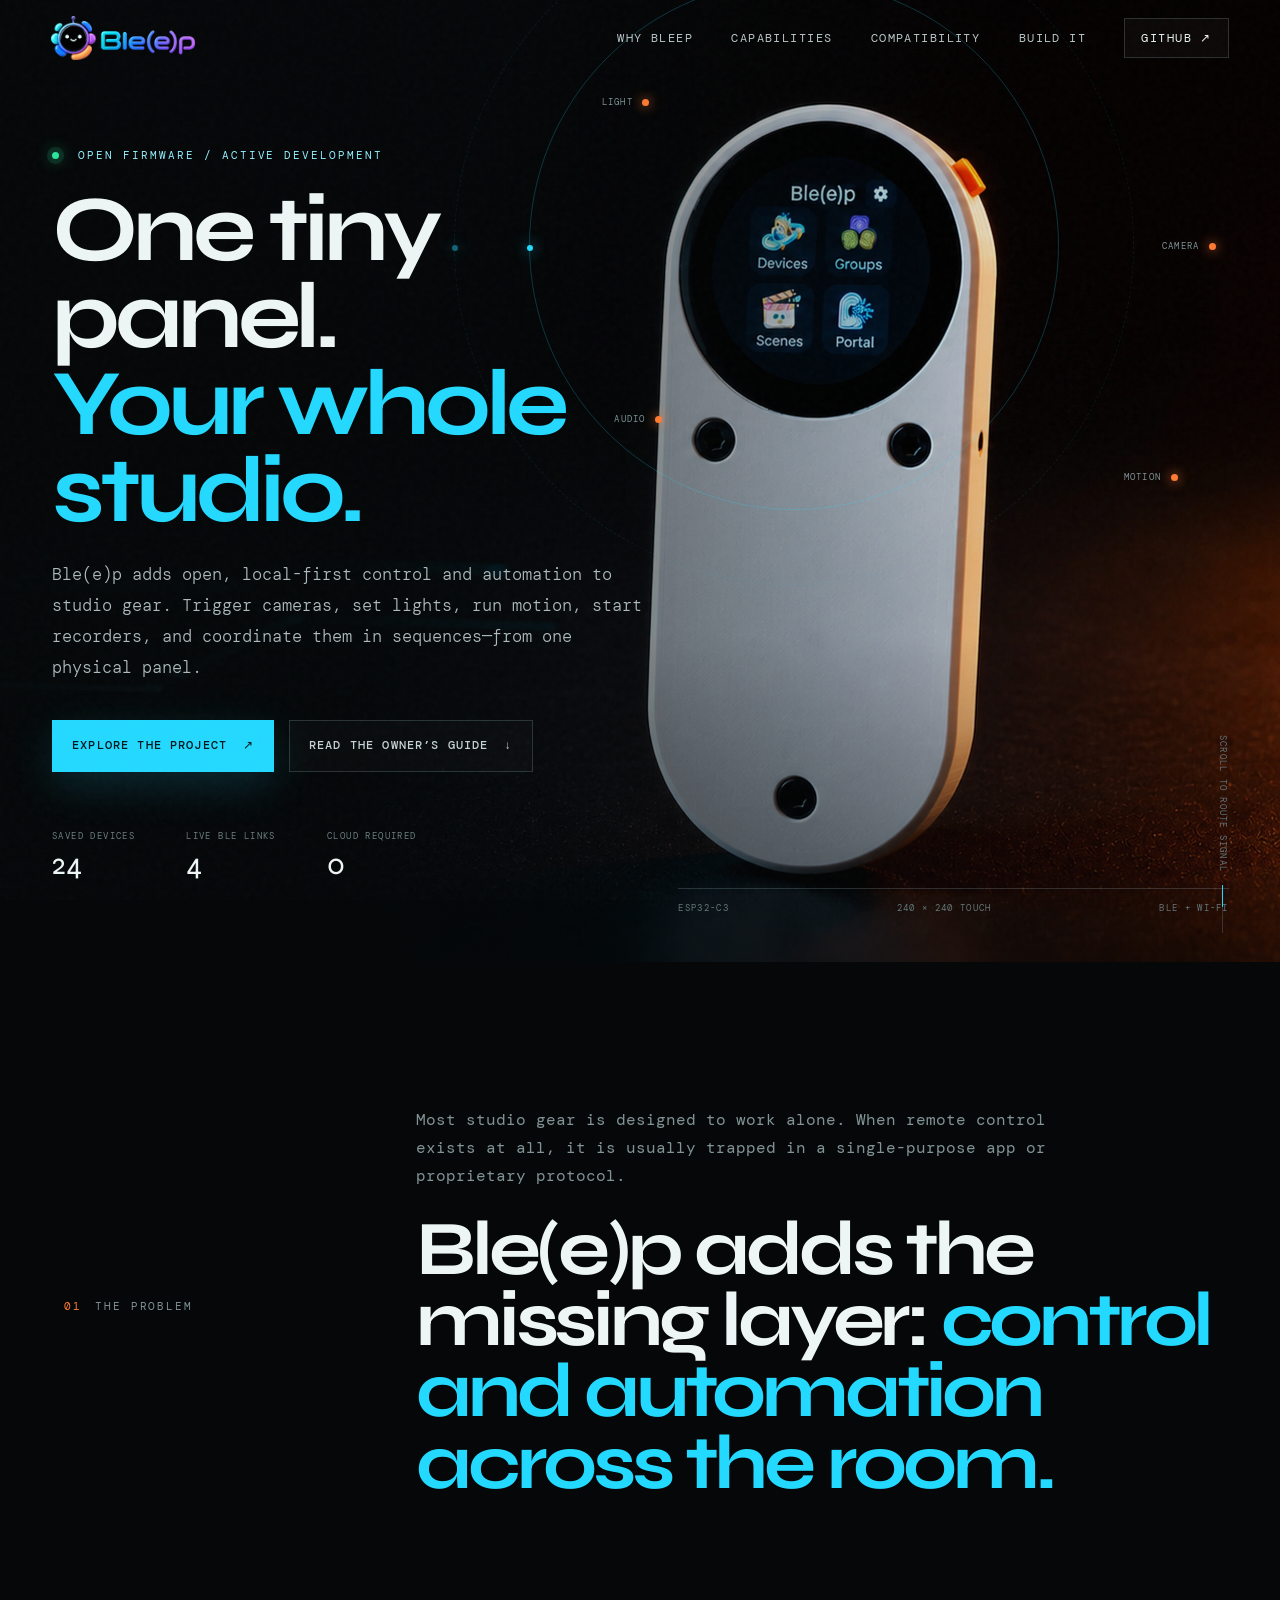
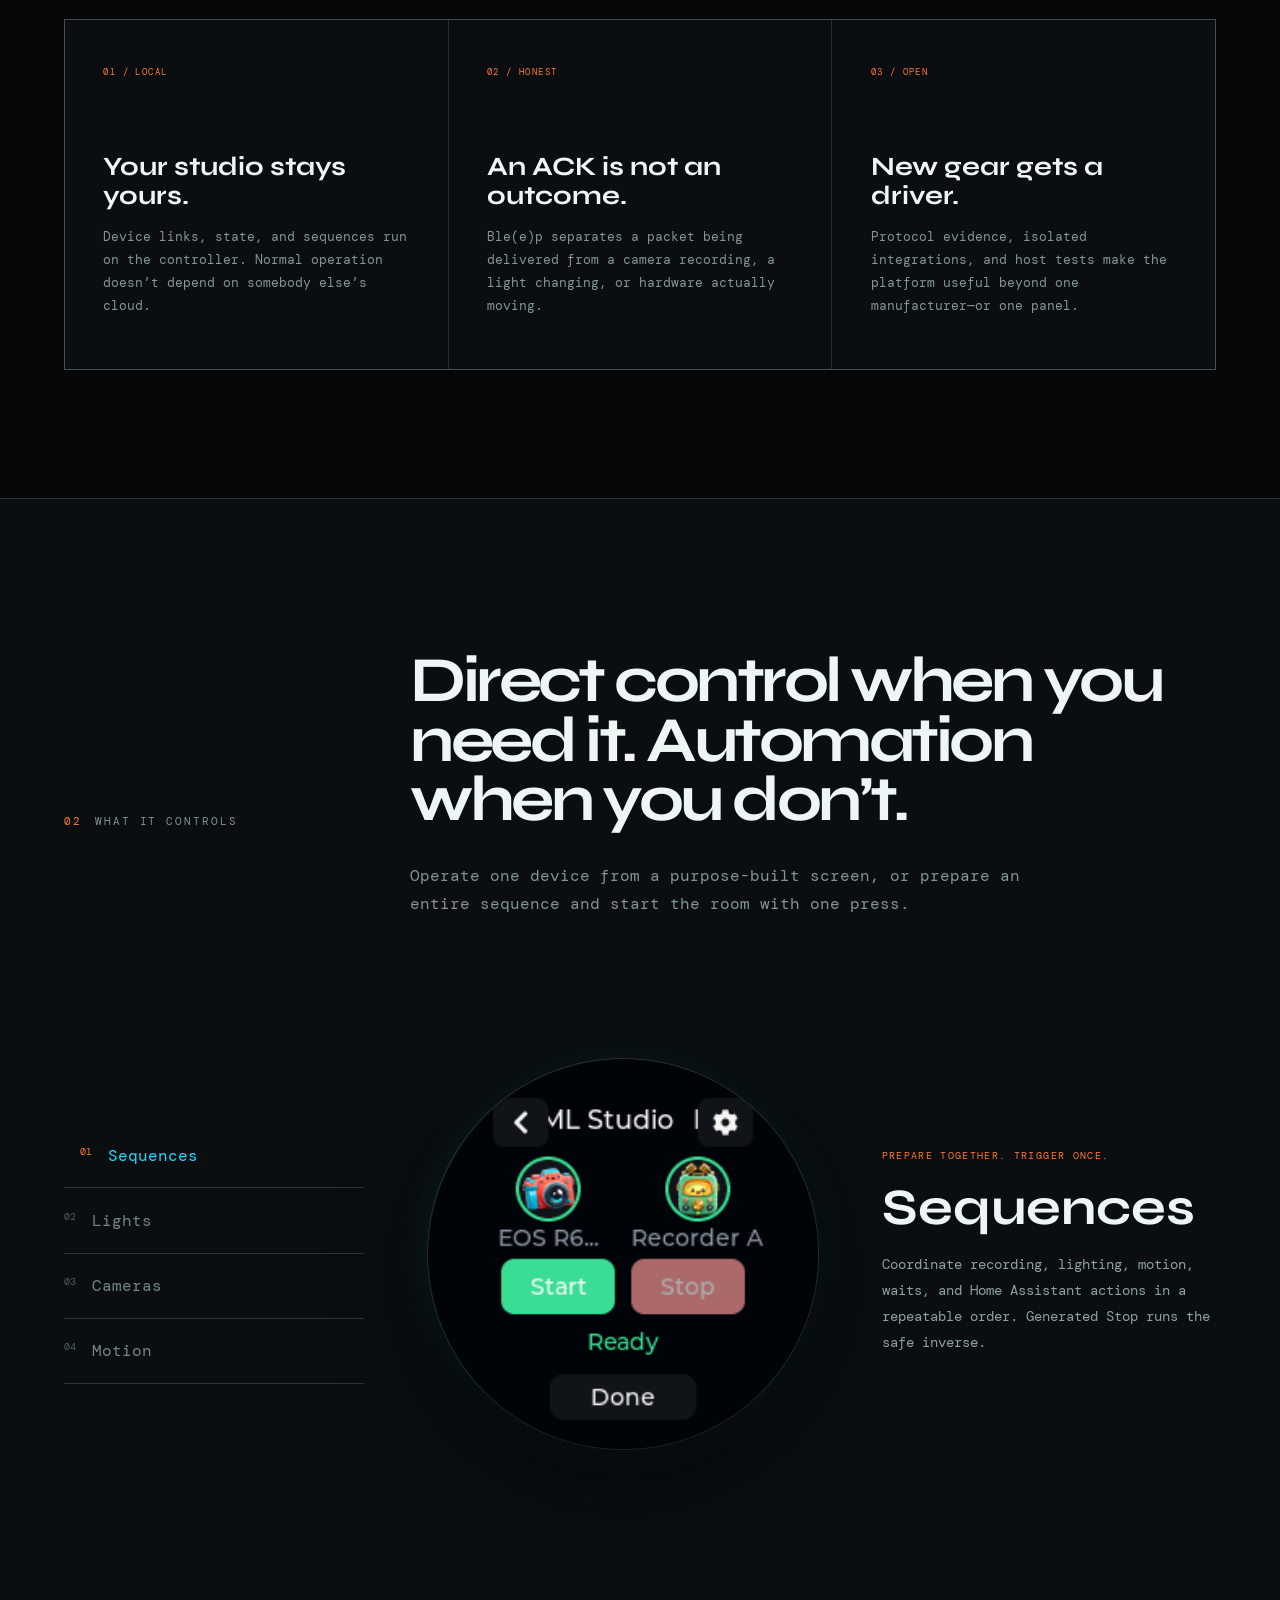
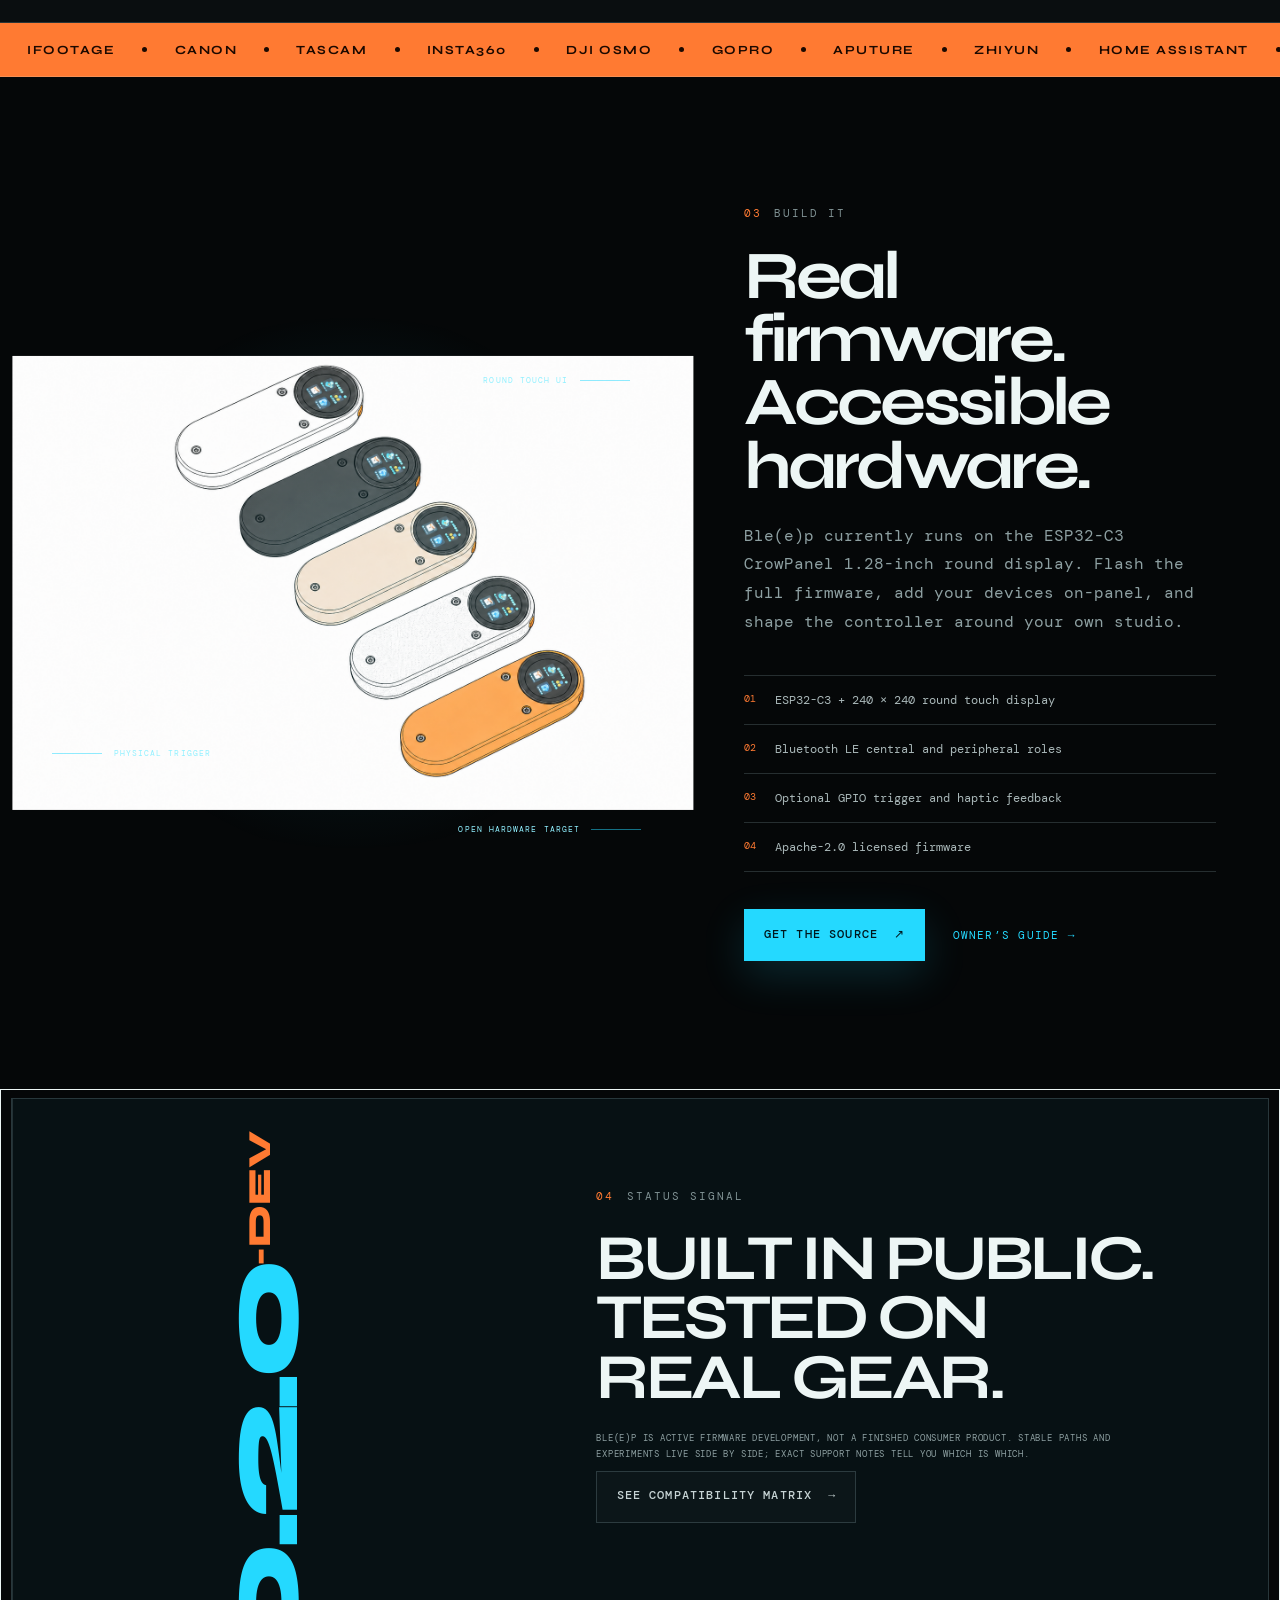
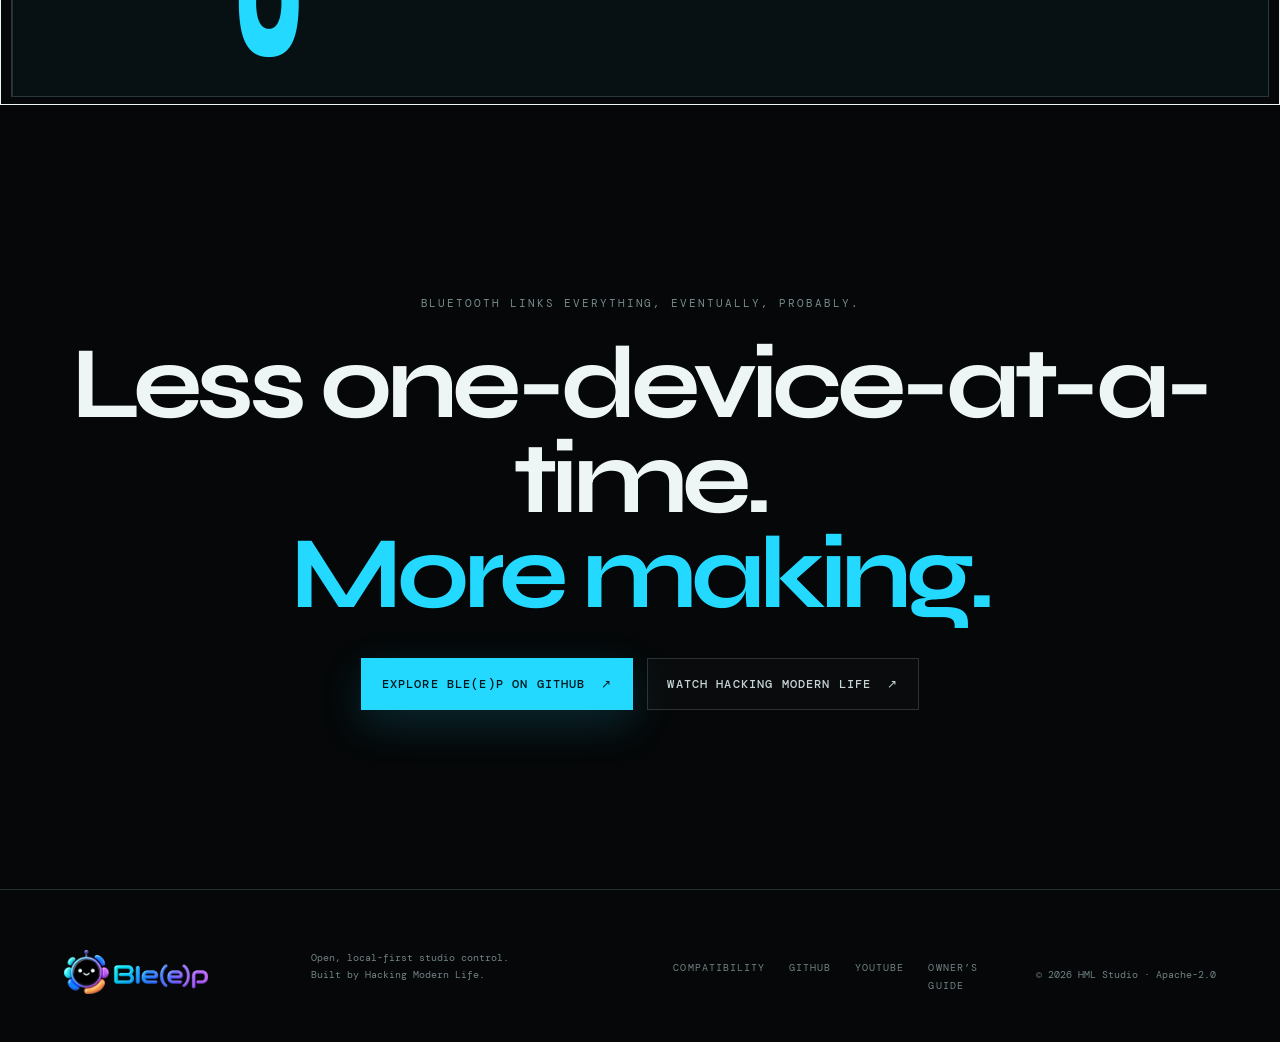
==== website/index.html @ e45917b6 "Refine firmware architecture and UI behavior" ====
<!doctype html>
<html lang="en">
  <head>
    <meta charset="UTF-8">
    <meta name="viewport" content="width=device-width, initial-scale=1.0">
    <meta name="description" content="Ble(e)p is an open, local-first studio controller that connects cameras, lights, recorders, motion gear, and Home Assistant from one tiny panel.">
    <meta name="theme-color" content="#050708">
    <meta property="og:title" content="Ble(e)p — One tiny panel. Your whole studio.">
    <meta property="og:description" content="Open, local-first control and automation for cameras, lights, recorders, motion gear, and Home Assistant.">
    <meta property="og:image" content="https://bleep.hml.tech/assets/og-card.png">
    <meta property="og:type" content="website">
    <meta property="og:url" content="https://bleep.hml.tech/">
    <title>Ble(e)p — One tiny panel. Your whole studio.</title>
    <link rel="icon" href="assets/favicon.png" type="image/png">
    <link rel="preconnect" href="https://fonts.googleapis.com">
    <link rel="preconnect" href="https://fonts.gstatic.com" crossorigin>
    <link href="https://fonts.googleapis.com/css2?family=DM+Mono:wght@300;400;500&family=Syne:wght@500;600;700;800&display=swap" rel="stylesheet">
    <link rel="stylesheet" href="styles.css?v=20260812-2">
    <script src="script.js?v=20260812-2" defer></script>
  </head>
  <body>
    <a class="skip-link" href="#main">Skip to content</a>

    <header class="site-header" data-header>
      <a class="brand" href="#top" aria-label="Ble(e)p home">
        <img src="assets/logo-wide.png" alt="Ble(e)p">
      </a>
      <button class="nav-toggle" type="button" aria-expanded="false" aria-controls="site-nav" data-nav-toggle>
        <span></span><span></span><span></span>
        <span class="sr-only">Open navigation</span>
      </button>
      <nav class="site-nav" id="site-nav" data-nav>
        <a href="#why">Why Bleep</a>
        <a href="#capabilities">Capabilities</a>
        <a href="compatibility.html">Compatibility</a>
        <a href="#hardware">Build it</a>
        <a class="nav-cta" href="https://github.com/nethunter/bleep">GitHub <span aria-hidden="true">↗</span></a>
      </nav>
    </header>

    <main id="main">
      <section class="hero" id="top">
        <div class="hero-grid" aria-hidden="true"></div>
        <picture>
          <source srcset="assets/hero-product-2x.webp" type="image/webp">
          <img class="hero-photo" src="assets/hero-product.png" alt="Ble(e)p controller lit in cyan and orange on a dark studio surface">
        </picture>
        <div class="hero-copy reveal">
          <p class="eyebrow"><span class="live-dot"></span> Open firmware / active development</p>
          <h1>One tiny panel.<br><em>Your whole studio.</em></h1>
          <p class="hero-lede">Ble(e)p adds open, local-first control and automation to studio gear. Trigger cameras, set lights, run motion, start recorders, and coordinate them in sequences—from one physical panel.</p>
          <div class="hero-actions">
            <a class="button button-primary" href="https://github.com/nethunter/bleep">Explore the project <span aria-hidden="true">↗</span></a>
            <a class="button button-secondary" href="downloads/bleep-instruction-manual.pdf">Read the owner’s guide <span aria-hidden="true">↓</span></a>
          </div>
          <dl class="hero-stats" aria-label="Project facts">
            <div><dt>24</dt><dd>saved devices</dd></div>
            <div><dt>4</dt><dd>live BLE links</dd></div>
            <div><dt>0</dt><dd>cloud required</dd></div>
          </dl>
        </div>

        <div class="hero-object reveal" data-delay="1">
          <div class="orbit orbit-one"></div>
          <div class="orbit orbit-two"></div>
          <div class="signal signal-a"><span>LIGHT</span><b></b></div>
          <div class="signal signal-b"><span>CAMERA</span><b></b></div>
          <div class="signal signal-c"><span>AUDIO</span><b></b></div>
          <div class="signal signal-d"><span>MOTION</span><b></b></div>
          <p class="object-caption"><span>ESP32-C3</span><span>240 × 240 TOUCH</span><span>BLE + WI-FI</span></p>
        </div>

        <a class="scroll-cue" href="#why" aria-label="Continue to why Bleep">
          <span>Scroll to route signal</span><i></i>
        </a>
      </section>

      <section class="manifesto section" id="why">
        <div class="section-label reveal"><span>01</span> The problem</div>
        <div class="manifesto-copy reveal">
          <p>Most studio gear is designed to work alone. When remote control exists at all, it is usually trapped in a single-purpose app or proprietary protocol.</p>
          <h2>Ble(e)p adds the missing layer: <em>control and automation across the room.</em></h2>
        </div>
        <div class="principles">
          <article class="principle reveal">
            <span class="principle-number">01 / LOCAL</span>
            <h3>Your studio stays yours.</h3>
            <p>Device links, state, and sequences run on the controller. Normal operation doesn’t depend on somebody else’s cloud.</p>
          </article>
          <article class="principle reveal" data-delay="1">
            <span class="principle-number">02 / HONEST</span>
            <h3>An ACK is not an outcome.</h3>
            <p>Ble(e)p separates a packet being delivered from a camera recording, a light changing, or hardware actually moving.</p>
          </article>
          <article class="principle reveal" data-delay="2">
            <span class="principle-number">03 / OPEN</span>
            <h3>New gear gets a driver.</h3>
            <p>Protocol evidence, isolated integrations, and host tests make the platform useful beyond one manufacturer—or one panel.</p>
          </article>
        </div>
      </section>

      <section class="capabilities section" id="capabilities">
        <div class="section-heading reveal">
          <div class="section-label"><span>02</span> What it controls</div>
          <h2>Direct control when you need it. Automation when you don’t.</h2>
          <p>Operate one device from a purpose-built screen, or prepare an entire sequence and start the room with one press.</p>
        </div>

        <div class="capability-stage">
          <div class="capability-tabs reveal" role="tablist" aria-label="Bleep capability examples">
            <button role="tab" aria-selected="true" aria-controls="panel-sequences" id="tab-sequences" data-tab="sequences"><span>01</span> Sequences</button>
            <button role="tab" aria-selected="false" aria-controls="panel-lights" id="tab-lights" data-tab="lights"><span>02</span> Lights</button>
            <button role="tab" aria-selected="false" aria-controls="panel-cameras" id="tab-cameras" data-tab="cameras"><span>03</span> Cameras</button>
            <button role="tab" aria-selected="false" aria-controls="panel-motion" id="tab-motion" data-tab="motion"><span>04</span> Motion</button>
          </div>

          <div class="capability-display reveal" data-delay="1">
            <div class="display-halo"></div>
            <article class="capability-panel is-active" id="panel-sequences" role="tabpanel" aria-labelledby="tab-sequences" data-panel="sequences">
              <img src="assets/ui-sequence.png" alt="Ble(e)p sequence screen showing two ready devices and Start and Stop controls">
              <div><p class="panel-kicker">Prepare together. Trigger once.</p><h3>Sequences</h3><p>Coordinate recording, lighting, motion, waits, and Home Assistant actions in a repeatable order. Generated Stop runs the safe inverse.</p></div>
            </article>
            <article class="capability-panel" id="panel-lights" role="tabpanel" aria-labelledby="tab-lights" data-panel="lights" hidden>
              <img src="assets/ui-light.png" alt="Ble(e)p RGB light control with hue and brightness controls">
              <div><p class="panel-kicker">One language for the look.</p><h3>Lights</h3><p>A shared control surface exposes only what each fixture can do: power, brightness, CCT, tint, or RGB—without hiding brand-specific transport beneath it.</p></div>
            </article>
            <article class="capability-panel" id="panel-cameras" role="tabpanel" aria-labelledby="tab-cameras" data-panel="cameras" hidden>
              <img src="assets/ui-home.png" alt="Ble(e)p Home screen with Devices, Groups, Scenes, and Portal">
              <div><p class="panel-kicker">Record across ecosystems.</p><h3>Cameras</h3><p>Control verified paths for Canon, Insta360 X5, DJI Osmo, GoPro, and a Google Pixel 9—while keeping unverified models clearly labeled.</p></div>
            </article>
            <article class="capability-panel" id="panel-motion" role="tabpanel" aria-labelledby="tab-motion" data-panel="motion" hidden>
              <img src="assets/ui-motion.png" alt="Ble(e)p Shark Nano II run screen with standby, loop, and direction controls">
              <div><p class="panel-kicker">Put motion on your mark.</p><h3>Motion</h3><p>Specialized Shark Nano II controls keep keypoints, positioning, speed, direction, loops, and run progress close at hand.</p></div>
            </article>
          </div>
        </div>
      </section>

      <section class="signal-strip" aria-label="Supported device families">
        <div class="signal-track">
          <span>iFootage</span><i></i><span>Canon</span><i></i><span>Tascam</span><i></i><span>Insta360</span><i></i><span>DJI Osmo</span><i></i><span>GoPro</span><i></i><span>Aputure</span><i></i><span>Zhiyun</span><i></i><span>Home Assistant</span><i></i>
          <span aria-hidden="true">iFootage</span><i aria-hidden="true"></i><span aria-hidden="true">Canon</span><i aria-hidden="true"></i><span aria-hidden="true">Tascam</span><i aria-hidden="true"></i><span aria-hidden="true">Insta360</span><i aria-hidden="true"></i><span aria-hidden="true">DJI Osmo</span><i aria-hidden="true"></i><span aria-hidden="true">GoPro</span><i aria-hidden="true"></i><span aria-hidden="true">Aputure</span><i aria-hidden="true"></i><span aria-hidden="true">Zhiyun</span><i aria-hidden="true"></i><span aria-hidden="true">Home Assistant</span><i aria-hidden="true"></i>
        </div>
      </section>

      <section class="hardware section" id="hardware">
        <div class="hardware-art reveal">
          <div class="family-backdrop"></div>
          <img src="assets/controller-family.png" alt="Concept lineup of Ble(e)p controllers in several enclosure colors">
          <span class="annotation annotation-a">ROUND TOUCH UI <i></i></span>
          <span class="annotation annotation-b">PHYSICAL TRIGGER <i></i></span>
          <span class="annotation annotation-c">OPEN HARDWARE TARGET <i></i></span>
        </div>
        <div class="hardware-copy reveal" data-delay="1">
          <div class="section-label"><span>03</span> Build it</div>
          <h2>Real firmware.<br>Accessible hardware.</h2>
          <p>Ble(e)p currently runs on the ESP32-C3 CrowPanel 1.28-inch round display. Flash the full firmware, add your devices on-panel, and shape the controller around your own studio.</p>
          <ul>
            <li><span>01</span> ESP32-C3 + 240 × 240 round touch display</li>
            <li><span>02</span> Bluetooth LE central and peripheral roles</li>
            <li><span>03</span> Optional GPIO trigger and haptic feedback</li>
            <li><span>04</span> Apache-2.0 licensed firmware</li>
          </ul>
          <div class="hardware-actions">
            <a class="button button-primary" href="https://github.com/nethunter/bleep">Get the source <span aria-hidden="true">↗</span></a>
            <a class="text-link" href="downloads/bleep-instruction-manual.pdf">Owner’s guide <span aria-hidden="true">→</span></a>
          </div>
        </div>
      </section>

      <section class="status section">
        <div class="status-card reveal">
          <div class="status-code">0.2.0<span>-dev</span></div>
          <div class="status-copy">
            <div class="section-label"><span>04</span> Status signal</div>
            <h2>Built in public.<br>Tested on real gear.</h2>
            <p>Ble(e)p is active firmware development, not a finished consumer product. Stable paths and experiments live side by side; exact support notes tell you which is which.</p>
            <a class="button button-secondary" href="compatibility.html">See compatibility matrix <span aria-hidden="true">→</span></a>
          </div>
          <div class="status-pulse" aria-hidden="true"><i></i><i></i><i></i><i></i><i></i><i></i><i></i><i></i><i></i></div>
        </div>
      </section>

      <section class="closing section">
        <p class="eyebrow reveal">Bluetooth Links Everything, Eventually, Probably.</p>
        <h2 class="reveal" data-delay="1">Less one-device-at-a-time.<br><em>More making.</em></h2>
        <div class="closing-actions reveal" data-delay="2">
          <a class="button button-primary" href="https://github.com/nethunter/bleep">Explore Ble(e)p on GitHub <span aria-hidden="true">↗</span></a>
          <a class="button button-secondary" href="https://www.youtube.com/@hml">Watch Hacking Modern Life <span aria-hidden="true">↗</span></a>
        </div>
      </section>
    </main>

    <footer class="site-footer">
      <a class="footer-brand" href="#top"><img src="assets/logo-wide.png" alt="Ble(e)p"></a>
      <p>Open, local-first studio control.<br>Built by Hacking Modern Life.</p>
      <div class="footer-links"><a href="compatibility.html">Compatibility</a><a href="https://github.com/nethunter/bleep">GitHub</a><a href="https://www.youtube.com/@hml">YouTube</a><a href="downloads/bleep-instruction-manual.pdf">Owner’s guide</a></div>
      <p class="copyright">© <span data-year></span> HML Studio · Apache-2.0</p>
    </footer>
  </body>
</html>
---- website/styles.css ----
:root {
  --ink: #050708;
  --panel: #0a0e10;
  --panel-2: #101618;
  --line: rgba(200, 240, 247, 0.17);
  --paper: #edf6f5;
  --muted: #8ea0a2;
  --cyan: #24d9ff;
  --cyan-soft: #91f0ff;
  --orange: #ff7a32;
  --green: #2be59d;
  --display: "Syne", sans-serif;
  --mono: "DM Mono", monospace;
  --max: 1440px;
}

* { box-sizing: border-box; }
html { scroll-behavior: smooth; }
body {
  margin: 0;
  overflow-x: hidden;
  background: var(--ink);
  color: var(--paper);
  font-family: var(--mono);
  -webkit-font-smoothing: antialiased;
}

body::before {
  position: fixed;
  inset: 0;
  z-index: 50;
  pointer-events: none;
  content: "";
  opacity: 0.035;
  background-image: url("data:image/svg+xml,%3Csvg viewBox='0 0 180 180' xmlns='http://www.w3.org/2000/svg'%3E%3Cfilter id='n'%3E%3CfeTurbulence type='fractalNoise' baseFrequency='.85' numOctaves='4' stitchTiles='stitch'/%3E%3C/filter%3E%3Crect width='100%25' height='100%25' filter='url(%23n)' opacity='.7'/%3E%3C/svg%3E");
}

a { color: inherit; text-decoration: none; }
button { color: inherit; font: inherit; }
img { display: block; max-width: 100%; }
.sr-only { position: absolute; width: 1px; height: 1px; padding: 0; margin: -1px; overflow: hidden; clip: rect(0, 0, 0, 0); white-space: nowrap; border: 0; }
.skip-link { position: fixed; left: 1rem; top: -5rem; z-index: 100; padding: 0.8rem 1rem; background: var(--paper); color: var(--ink); }
.skip-link:focus { top: 1rem; }

.site-header {
  position: fixed;
  top: 0;
  left: 0;
  z-index: 30;
  display: flex;
  width: 100%;
  align-items: center;
  justify-content: space-between;
  padding: 1rem clamp(1.25rem, 4vw, 4rem);
  border-bottom: 1px solid transparent;
  transition: background 250ms ease, border-color 250ms ease;
}

.site-header.is-scrolled { border-color: var(--line); background: rgba(5, 7, 8, 0.88); backdrop-filter: blur(18px); }
.brand img, .footer-brand img { width: 144px; height: auto; }
.site-nav { display: flex; align-items: center; gap: clamp(1.25rem, 3vw, 3.5rem); font-size: 0.74rem; text-transform: uppercase; letter-spacing: 0.12em; }
.site-nav a:not(.nav-cta) { position: relative; color: #b8c6c7; }
.site-nav a:not(.nav-cta)::after { position: absolute; left: 0; bottom: -0.5rem; width: 0; height: 1px; content: ""; background: var(--cyan); transition: width 220ms ease; }
.site-nav a:hover::after, .site-nav a:focus-visible::after { width: 100%; }
.site-nav a[aria-current="page"] { color: var(--cyan); }
.site-nav a[aria-current="page"]::after { width: 100%; }
.nav-cta { padding: 0.7rem 1rem; border: 1px solid var(--line); background: rgba(255,255,255,0.03); }
.nav-cta:hover { border-color: var(--cyan); color: var(--cyan); }
.nav-toggle { display: none; border: 0; background: transparent; }

.hero {
  position: relative;
  display: grid;
  min-height: 100svh;
  grid-template-columns: minmax(0, 1fr) minmax(420px, 0.86fr);
  align-items: center;
  gap: clamp(2rem, 5vw, 7rem);
  padding: 8.5rem max(1.25rem, calc((100vw - var(--max)) / 2)) 5rem;
  overflow: hidden;
}

.hero::before { position: absolute; inset: 0 0 auto auto; width: 65vw; height: 65vw; content: ""; background: radial-gradient(circle, rgba(36, 217, 255, 0.11), transparent 61%); transform: translate(18%, -30%); }
.hero-grid { position: absolute; inset: 0; z-index: 1; opacity: 0.18; background-image: linear-gradient(var(--line) 1px, transparent 1px), linear-gradient(90deg, var(--line) 1px, transparent 1px); background-size: 72px 72px; mask-image: linear-gradient(90deg, #000, transparent 68%); }
.hero > picture { position: absolute; inset: 0; }
.hero-photo { position: absolute; inset: 0; width: 100%; height: 100%; object-fit: cover; object-position: 57% center; opacity: 0.98; }
.hero::after { position: absolute; inset: 0; z-index: 1; content: ""; background: linear-gradient(90deg, rgba(5,7,8,0.98) 0%, rgba(5,7,8,0.93) 28%, rgba(5,7,8,0.42) 53%, rgba(5,7,8,0.06) 79%), linear-gradient(0deg, rgba(5,7,8,0.5), transparent 34%); }
.hero-copy { position: relative; z-index: 3; padding-left: clamp(0rem, 3vw, 2rem); }
.eyebrow, .section-label { font-size: 0.68rem; line-height: 1.5; text-transform: uppercase; letter-spacing: 0.18em; color: var(--cyan-soft); }
.live-dot { display: inline-block; width: 7px; height: 7px; margin-right: 0.65rem; border-radius: 50%; background: var(--green); box-shadow: 0 0 0 5px rgba(43,229,157,0.12), 0 0 16px var(--green); animation: pulse 2s infinite; }
.hero h1, .section h2 { margin: 1.5rem 0; font-family: var(--display); line-height: 0.93; letter-spacing: -0.055em; }
.hero h1 { max-width: 840px; font-size: clamp(3.7rem, 7.3vw, 7.8rem); }
.hero h1 em, .section h2 em { color: var(--cyan); font-style: normal; }
.hero-lede { max-width: 670px; margin: 0; color: #aebbbc; font-size: clamp(1rem, 1.35vw, 1.2rem); font-weight: 300; line-height: 1.8; }
.hero-actions, .closing-actions, .hardware-actions { display: flex; flex-wrap: wrap; align-items: center; gap: 0.9rem; margin-top: 2.3rem; }
.button { display: inline-flex; min-height: 3.25rem; align-items: center; justify-content: center; gap: 1rem; padding: 0.85rem 1.2rem; border: 1px solid transparent; font-size: 0.72rem; font-weight: 500; text-transform: uppercase; letter-spacing: 0.1em; transition: transform 180ms ease, background 180ms ease, border-color 180ms ease, color 180ms ease; }
.button:hover { transform: translateY(-3px); }
.button-primary { color: #00171d; background: var(--cyan); box-shadow: 0 14px 44px rgba(36,217,255,0.16); }
.button-primary:hover { background: var(--cyan-soft); }
.button-secondary { border-color: var(--line); color: #c7d4d5; background: rgba(255,255,255,0.02); }
.button-secondary:hover { border-color: var(--cyan); color: var(--cyan); }
.hero-stats { display: flex; gap: clamp(1.5rem, 4vw, 4.5rem); margin: 3.6rem 0 0; }
.hero-stats div { display: flex; flex-direction: column; }
.hero-stats dt { font-family: var(--display); font-size: 1.9rem; color: var(--paper); }
.hero-stats dd { order: -1; margin: 0 0 0.25rem; font-size: 0.58rem; text-transform: uppercase; letter-spacing: 0.15em; color: #6c7d7f; }

.hero-object { position: absolute; inset: 0; z-index: 2; pointer-events: none; }
.orbit { position: absolute; top: 25.5%; left: 62%; border: 1px solid rgba(36,217,255,0.22); border-radius: 50%; transform: translate(-50%, -50%); }
.orbit::after { position: absolute; top: 50%; left: -3px; width: 6px; height: 6px; border-radius: 50%; content: ""; background: var(--cyan); box-shadow: 0 0 14px var(--cyan); }
.orbit-one { width: 530px; height: 530px; animation: rotate 26s linear infinite; }
.orbit-two { width: 680px; height: 680px; border-style: dashed; opacity: 0.45; animation: rotate 45s linear infinite reverse; }
.signal { position: absolute; z-index: 4; display: flex; align-items: center; gap: 0.6rem; font-size: 0.55rem; letter-spacing: 0.14em; color: #7c9295; }
.signal b { display: block; width: 7px; height: 7px; border-radius: 50%; background: var(--orange); box-shadow: 0 0 12px var(--orange); }
.signal-a { top: 10%; left: 47%; }.signal-b { top: 25%; right: 5%; }.signal-c { top: 43%; left: 48%; }.signal-d { top: 49%; right: 8%; }
.object-caption { position: absolute; right: 4%; bottom: 4%; left: 53%; display: flex; justify-content: space-between; padding-top: 0.8rem; border-top: 1px solid var(--line); color: #647779; font-size: 0.55rem; letter-spacing: 0.15em; }
.scroll-cue { position: absolute; right: clamp(1rem, 4vw, 4rem); bottom: 1.8rem; z-index: 4; display: flex; align-items: center; gap: 0.8rem; color: #607174; font-size: 0.55rem; text-transform: uppercase; letter-spacing: 0.14em; writing-mode: vertical-rl; }
.scroll-cue i { width: 1px; height: 48px; overflow: hidden; background: var(--line); }
.scroll-cue i::after { display: block; width: 1px; height: 22px; content: ""; background: var(--cyan); animation: scroll 2s infinite; }

.section { max-width: var(--max); margin: 0 auto; padding: clamp(6rem, 10vw, 10rem) clamp(1.25rem, 5vw, 5rem); }
.section-label { display: flex; gap: 0.8rem; align-items: center; color: #809294; }
.section-label span { color: var(--orange); }
.manifesto { display: grid; grid-template-columns: 0.32fr 1fr; gap: 2rem 6rem; }
.manifesto-copy p { max-width: 690px; color: #829395; line-height: 1.75; }
.manifesto-copy h2 { max-width: 950px; font-size: clamp(3rem, 6vw, 6rem); }
.principles { grid-column: 1 / -1; display: grid; grid-template-columns: repeat(3, 1fr); gap: 1px; margin-top: 4rem; background: var(--line); border: 1px solid var(--line); }
.principle { min-height: 310px; padding: clamp(1.5rem, 3vw, 3rem); background: var(--panel); transition: background 220ms ease; }
.principle:hover { background: #0d1517; }
.principle-number { color: var(--orange); font-size: 0.58rem; letter-spacing: 0.15em; }
.principle h3 { max-width: 270px; margin: 4.5rem 0 1rem; font-family: var(--display); font-size: 1.65rem; line-height: 1.1; }
.principle p { color: #849597; font-size: 0.82rem; line-height: 1.75; }

.capabilities { max-width: none; background: var(--panel); border-block: 1px solid var(--line); }
.capabilities > * { max-width: calc(var(--max) - 10rem); margin-inline: auto; }
.section-heading { display: grid; grid-template-columns: 0.35fr 1fr; align-items: end; gap: 1rem 4rem; }
.section-heading h2 { margin-bottom: 0; font-size: clamp(3rem, 5vw, 5.3rem); }
.section-heading > p { grid-column: 2; max-width: 650px; color: #829395; line-height: 1.75; }
.capability-stage { display: grid; grid-template-columns: 0.38fr 1fr; gap: 4rem; align-items: center; margin-top: 5rem; }
.capability-tabs { display: flex; flex-direction: column; }
.capability-tabs button { display: flex; gap: 1rem; padding: 1.35rem 0; border: 0; border-bottom: 1px solid var(--line); color: #738486; text-align: left; background: transparent; cursor: pointer; transition: color 180ms ease, padding-left 180ms ease; }
.capability-tabs button span { color: #4e5e60; font-size: 0.6rem; }
.capability-tabs button[aria-selected="true"] { padding-left: 1rem; color: var(--cyan); }
.capability-tabs button[aria-selected="true"] span { color: var(--orange); }
.capability-display { position: relative; min-height: 480px; }
.display-halo { position: absolute; top: 50%; left: 19%; width: 390px; aspect-ratio: 1; transform: translate(-50%, -50%); border-radius: 50%; background: radial-gradient(circle, rgba(36,217,255,0.18), transparent 63%); }
.capability-panel { position: relative; z-index: 2; display: grid; grid-template-columns: minmax(250px, 390px) 1fr; gap: clamp(2rem, 5vw, 6rem); align-items: center; min-height: 480px; animation: panel-in 450ms ease both; }
.capability-panel[hidden] { display: none; }
.capability-panel img { width: 100%; border-radius: 50%; box-shadow: 0 24px 90px rgba(0,0,0,0.6), 0 0 0 1px var(--line), 0 0 45px rgba(36,217,255,0.08); }
.panel-kicker { color: var(--orange) !important; font-size: 0.6rem !important; text-transform: uppercase; letter-spacing: 0.14em; }
.capability-panel h3 { margin: 0.8rem 0; font-family: var(--display); font-size: clamp(2.4rem, 4vw, 4.5rem); }
.capability-panel p { max-width: 520px; color: #8ea0a2; font-size: 0.9rem; line-height: 1.8; }

.signal-strip { overflow: hidden; padding: 1.2rem 0; border-bottom: 1px solid var(--line); background: var(--orange); color: #1c0900; }
.signal-track { display: flex; width: max-content; align-items: center; animation: marquee 30s linear infinite; font-family: var(--display); font-size: 0.78rem; font-weight: 700; text-transform: uppercase; letter-spacing: 0.12em; }
.signal-track span { margin: 0 1.7rem; }
.signal-track i { width: 5px; height: 5px; border-radius: 50%; background: currentColor; }

.hardware { display: grid; grid-template-columns: 1.1fr 0.9fr; gap: clamp(3rem, 8vw, 8rem); align-items: center; }
.hardware-art { position: relative; min-height: 630px; }
.family-backdrop { position: absolute; inset: 8% -10%; border-radius: 50%; background: radial-gradient(circle, rgba(36,217,255,0.14), transparent 63%); }
.hardware-art > img { position: absolute; top: 50%; left: 50%; width: 118%; max-width: none; transform: translate(-50%, -50%); mix-blend-mode: screen; }
.annotation { position: absolute; z-index: 2; display: flex; align-items: center; gap: 0.7rem; font-size: 0.52rem; letter-spacing: 0.13em; color: var(--cyan-soft); }
.annotation i { display: block; width: 50px; height: 1px; background: var(--cyan); opacity: 0.5; }
.annotation-a { top: 17%; right: 2%; }.annotation-b { left: -2%; bottom: 22%; flex-direction: row-reverse; }.annotation-c { right: 0; bottom: 10%; }
.hardware-copy h2 { font-size: clamp(3rem, 5.3vw, 5.8rem); }
.hardware-copy > p { color: #8ea0a2; line-height: 1.8; }
.hardware-copy ul { padding: 0; margin: 2.4rem 0 0; list-style: none; border-top: 1px solid var(--line); }
.hardware-copy li { display: flex; gap: 1.2rem; padding: 1rem 0; border-bottom: 1px solid var(--line); color: #aab8b9; font-size: 0.78rem; }
.hardware-copy li span { color: var(--orange); font-size: 0.62rem; }
.text-link { padding: 0.8rem; color: var(--cyan); font-size: 0.7rem; text-transform: uppercase; letter-spacing: 0.11em; }

.status { padding-top: 2rem; }
.status-card { position: relative; display: grid; grid-template-columns: 0.65fr 1fr; min-height: 500px; overflow: hidden; border: 1px solid var(--line); background: #071114; }
.status-code { display: flex; align-items: center; justify-content: center; padding: 2rem; border-right: 1px solid var(--line); font-family: var(--display); font-size: clamp(4rem, 9vw, 8.5rem); font-weight: 800; letter-spacing: -0.08em; color: var(--cyan); writing-mode: vertical-rl; transform: rotate(180deg); }
.status-code span { color: var(--orange); font-size: 0.28em; letter-spacing: 0; }
.status-copy { position: relative; z-index: 2; padding: clamp(3rem, 7vw, 6rem); }
.status-copy h2 { font-size: clamp(3rem, 5vw, 5.5rem); }
.status-copy > p { max-width: 620px; color: #8ea0a2; line-height: 1.8; }
.status-pulse { position: absolute; right: -5%; bottom: -10%; display: flex; align-items: end; gap: 9px; height: 170px; opacity: 0.17; transform: skewX(-18deg); }
.status-pulse i { display: block; width: 12px; height: 20%; background: var(--cyan); animation: bars 1.8s ease-in-out infinite alternate; }
.status-pulse i:nth-child(2n) { animation-delay: -0.4s; }.status-pulse i:nth-child(3n) { animation-delay: -0.9s; }

.closing { padding-block: clamp(8rem, 14vw, 15rem); text-align: center; }
.closing .eyebrow { color: #778b8d; }
.closing h2 { font-size: clamp(4rem, 8vw, 9rem); }
.closing-actions { justify-content: center; }
.site-footer { display: grid; grid-template-columns: 0.65fr 1fr 1fr auto; gap: 2rem; align-items: end; padding: 3rem clamp(1.25rem, 5vw, 5rem); border-top: 1px solid var(--line); color: #718285; font-size: 0.65rem; line-height: 1.7; }
.footer-links { display: flex; gap: 1.5rem; text-transform: uppercase; letter-spacing: 0.1em; }
.footer-links a:hover { color: var(--cyan); }
.copyright { text-align: right; }

/* Compatibility evidence ledger */
.compatibility-page { background: #050708; }
.compat-hero {
  position: relative;
  display: grid;
  min-height: 78svh;
  grid-template-columns: minmax(0, 1fr) minmax(300px, 0.45fr);
  align-items: end;
  gap: clamp(3rem, 8vw, 9rem);
  padding: 10rem max(1.25rem, calc((100vw - var(--max)) / 2)) clamp(5rem, 9vw, 9rem);
  overflow: hidden;
  border-bottom: 1px solid var(--line);
  background:
    radial-gradient(circle at 80% 30%, rgba(255,122,50,0.15), transparent 24%),
    radial-gradient(circle at 18% 75%, rgba(36,217,255,0.14), transparent 30%),
    linear-gradient(135deg, #071014 0%, #050708 58%);
}
.compat-hero::before { position: absolute; inset: 0; content: ""; opacity: 0.18; background-image: linear-gradient(var(--line) 1px, transparent 1px), linear-gradient(90deg, var(--line) 1px, transparent 1px); background-size: 80px 80px; mask-image: linear-gradient(135deg, #000, transparent 76%); }
.compat-hero::after { position: absolute; top: 17%; right: 5%; width: min(42vw, 620px); aspect-ratio: 1; content: ""; border: 1px solid rgba(36,217,255,0.13); border-radius: 50%; box-shadow: 0 0 0 90px rgba(36,217,255,0.025), 0 0 0 180px rgba(36,217,255,0.018); }
.compat-scan { position: absolute; top: 0; bottom: 0; left: 63%; width: 1px; opacity: 0.55; background: linear-gradient(transparent, var(--cyan), transparent); box-shadow: 0 0 30px var(--cyan); animation: scan 5s ease-in-out infinite alternate; }
.compat-intro { position: relative; z-index: 2; }
.compat-intro h1 { max-width: 950px; margin: 1.5rem 0 2rem; font-family: var(--display); font-size: clamp(4rem, 7.6vw, 8.4rem); line-height: 0.9; letter-spacing: -0.06em; }
.compat-intro h1 em, .matrix-heading h2 em, .compat-notes h2 em { color: var(--cyan); font-style: normal; }
.compat-intro > p:last-child { max-width: 780px; color: #a2b1b3; font-size: clamp(0.95rem, 1.35vw, 1.18rem); line-height: 1.8; }
.compat-summary { position: relative; z-index: 2; display: grid; border: 1px solid var(--line); background: rgba(5,7,8,0.68); backdrop-filter: blur(16px); }
.compat-summary div { display: grid; grid-template-columns: 90px 1fr; align-items: center; gap: 1rem; padding: 1.5rem; border-bottom: 1px solid var(--line); }
.compat-summary div:last-child { border: 0; }
.compat-summary strong { font-family: var(--display); font-size: 2.9rem; color: var(--paper); }
.compat-summary span { color: #748789; font-size: 0.62rem; line-height: 1.6; text-transform: uppercase; letter-spacing: 0.1em; }

.evidence-key { display: grid; grid-template-columns: 0.28fr 0.72fr; gap: 2rem 5rem; }
.evidence-heading h2, .matrix-heading h2, .compat-notes h2 { margin: 1.5rem 0; font-family: var(--display); font-size: clamp(3rem, 5.4vw, 5.7rem); line-height: 0.94; letter-spacing: -0.055em; }
.evidence-heading p { max-width: 720px; color: #829395; line-height: 1.8; }
.evidence-legend { grid-column: 1 / -1; display: grid; grid-template-columns: repeat(4, 1fr); margin: 3rem 0 0; border: 1px solid var(--line); background: var(--line); gap: 1px; }
.evidence-legend div { min-height: 220px; padding: 2rem; background: var(--panel); }
.evidence-legend dt { display: flex; align-items: center; gap: 0.75rem; font-family: var(--display); font-size: 1.1rem; }
.evidence-legend dd { margin: 3.5rem 0 0; color: #819294; font-size: 0.75rem; line-height: 1.75; }
.status-dot { display: inline-block; width: 8px; height: 8px; border-radius: 50%; box-shadow: 0 0 14px currentColor; }
.status-current { color: var(--green); background: var(--green); }
.status-verified { color: var(--cyan); background: var(--cyan); }
.status-experimental { color: var(--orange); background: var(--orange); }
.status-research { color: #7b8587; background: #7b8587; }

.matrix-section { border-block: 1px solid var(--line); background: #080d0f; }
.matrix-heading { display: grid; grid-template-columns: 1fr 0.45fr; align-items: end; gap: 3rem; padding-bottom: 4rem; }
.matrix-heading > p { max-width: 520px; color: #7e9092; font-size: 0.78rem; line-height: 1.8; }
.matrix-wrap { max-width: var(--max); margin: 0 auto; padding: 0 clamp(1.25rem, 5vw, 5rem) clamp(7rem, 10vw, 10rem); }
.compat-matrix { width: 100%; border-collapse: collapse; table-layout: fixed; }
.compat-matrix th, .compat-matrix td { padding: 1.55rem 1.2rem; border-bottom: 1px solid var(--line); text-align: left; vertical-align: top; }
.compat-matrix thead th { position: sticky; top: 73px; z-index: 3; border-top: 1px solid var(--line); color: #6f8183; background: rgba(8,13,15,0.96); backdrop-filter: blur(16px); font-size: 0.58rem; font-weight: 400; text-transform: uppercase; letter-spacing: 0.16em; }
.compat-matrix thead th:nth-child(1) { width: 24%; }.compat-matrix thead th:nth-child(2) { width: 17%; }.compat-matrix thead th:nth-child(3) { width: 31%; }.compat-matrix thead th:nth-child(4) { width: 28%; }
.compat-matrix tbody tr { transition: background 180ms ease; }
.compat-matrix tbody tr:hover { background: rgba(36,217,255,0.035); }
.compat-matrix tbody th { font-family: var(--display); font-size: 1rem; line-height: 1.35; }
.compat-matrix tbody td { color: #91a2a4; font-size: 0.72rem; line-height: 1.7; }
.device-family { display: block; margin-bottom: 0.55rem; color: var(--orange); font-family: var(--mono); font-size: 0.52rem; font-weight: 400; text-transform: uppercase; letter-spacing: 0.13em; }
.status { display: inline-block; padding: 0.48rem 0.62rem; border: 1px solid currentColor; background: transparent; font-size: 0.54rem; line-height: 1.3; text-transform: uppercase; letter-spacing: 0.09em; }

.compat-notes-grid { display: grid; grid-template-columns: 1fr 0.78fr; align-items: end; gap: 4rem; }
.compat-notes-grid > div > p { color: #8ea0a2; line-height: 1.85; }
.compat-notes .closing-actions { justify-content: flex-start; }

@keyframes scan { from { transform: translateX(-24vw); } to { transform: translateX(24vw); } }

.reveal { opacity: 0; transform: translateY(28px); transition: opacity 700ms ease, transform 700ms cubic-bezier(.2,.8,.2,1); }
.reveal[data-delay="1"] { transition-delay: 120ms; }.reveal[data-delay="2"] { transition-delay: 240ms; }
.reveal.is-visible { opacity: 1; transform: translateY(0); }

@keyframes pulse { 50% { opacity: 0.45; } }
@keyframes glow { 50% { opacity: 0.5; transform: translateX(-50%) scale(1.08); } }
@keyframes rotate { to { transform: translate(-50%, -50%) rotate(360deg); } }
@keyframes scroll { from { transform: translateY(-25px); } to { transform: translateY(55px); } }
@keyframes panel-in { from { opacity: 0; transform: translateX(18px); } to { opacity: 1; transform: translateX(0); } }
@keyframes marquee { to { transform: translateX(-50%); } }
@keyframes bars { from { height: 14%; } to { height: 100%; } }

@media (max-width: 1100px) {
  .hero { grid-template-columns: 1fr 0.75fr; }
  .orbit-one { width: 450px; height: 450px; }.orbit-two { width: 570px; height: 570px; }
  .controller-wrap { width: 360px; }
  .capability-stage { gap: 2rem; }
  .capability-panel { grid-template-columns: minmax(220px, 320px) 1fr; gap: 2.5rem; }
  .hardware-art { min-height: 520px; }
  .evidence-legend { grid-template-columns: repeat(2, 1fr); }
}

@media (max-width: 820px) {
  .site-header { padding-block: 0.8rem; }
  .nav-toggle { position: relative; z-index: 2; display: grid; width: 42px; height: 42px; place-content: center; gap: 5px; border: 1px solid var(--line); }
  .nav-toggle > span:not(.sr-only) { display: block; width: 18px; height: 1px; background: var(--paper); }
  .site-nav { position: fixed; inset: 0; display: flex; min-height: 100svh; flex-direction: column; align-items: stretch; justify-content: center; gap: 0; padding: 5rem 2rem; background: rgba(5,7,8,0.98); transform: translateY(-102%); transition: transform 300ms ease; }
  .site-nav.is-open { transform: translateY(0); }
  .site-nav a { padding: 1.1rem 0; border-bottom: 1px solid var(--line); font-family: var(--display); font-size: 1.5rem; text-transform: none; }
  .nav-cta { margin-top: 1rem; padding-inline: 1rem !important; text-align: center; }
  .hero { display: block; padding-top: 8rem; }
  .hero-photo { object-position: 68% center; opacity: 0.78; }
  .hero::after { background: linear-gradient(180deg, rgba(5,7,8,0.98) 0%, rgba(5,7,8,0.88) 46%, rgba(5,7,8,0.32) 72%, rgba(5,7,8,0.9) 100%); }
  .hero h1 { font-size: clamp(3.3rem, 14vw, 6.8rem); }
  .orbit { top: 25.5%; left: 43%; }
  .signal { display: none; }
  .object-caption { right: 1.2rem; bottom: 3%; left: 1.2rem; }
  .scroll-cue { display: none; }
  .manifesto, .section-heading { grid-template-columns: 1fr; }
  .manifesto-copy, .section-heading > p { grid-column: 1; }
  .principles { grid-template-columns: 1fr; }
  .principle { min-height: 240px; }
  .principle h3 { margin-top: 3rem; }
  .capability-stage { grid-template-columns: 1fr; }
  .capability-tabs { display: grid; grid-template-columns: repeat(4, 1fr); overflow-x: auto; }
  .capability-tabs button { justify-content: center; padding-inline: 0.5rem; font-size: 0.68rem; }
  .capability-tabs button[aria-selected="true"] { padding-left: 0.5rem; }
  .capability-panel { grid-template-columns: minmax(220px, 320px) 1fr; }
  .hardware { grid-template-columns: 1fr; }
  .hardware { overflow-x: hidden; }
  .hardware-art { order: 2; }
  .status-card { grid-template-columns: 0.25fr 1fr; }
  .site-footer { grid-template-columns: 1fr 1fr; }
  .copyright { text-align: left; }
  .compat-hero { min-height: auto; grid-template-columns: 1fr; padding-top: 9rem; }
  .compat-hero::after { top: 12%; right: -28%; width: 80vw; }
  .compat-intro h1 { font-size: clamp(3.7rem, 14vw, 6.5rem); }
  .compat-summary { grid-template-columns: repeat(3, 1fr); }
  .compat-summary div { grid-template-columns: 1fr; align-content: start; }
  .compat-summary div:not(:last-child) { border-right: 1px solid var(--line); border-bottom: 0; }
  .evidence-key, .matrix-heading, .compat-notes-grid { grid-template-columns: 1fr; }
  .evidence-heading { grid-column: 1; }
  .compat-matrix thead { position: absolute; width: 1px; height: 1px; overflow: hidden; clip: rect(0 0 0 0); }
  .compat-matrix, .compat-matrix tbody, .compat-matrix tr, .compat-matrix th, .compat-matrix td { display: block; width: 100%; }
  .compat-matrix tr { padding: 1.6rem 0; border-top: 1px solid var(--line); }
  .compat-matrix th, .compat-matrix td { position: relative; padding: 0.55rem 0 0.55rem 9.5rem; border: 0; }
  .compat-matrix th::before, .compat-matrix td::before { position: absolute; top: 0.65rem; left: 0; width: 8.5rem; content: attr(data-label); color: #566769; font-family: var(--mono); font-size: 0.5rem; font-weight: 400; text-transform: uppercase; letter-spacing: 0.11em; }
  .compat-matrix tbody th { min-height: 3rem; }
}

@media (max-width: 560px) {
  .brand img { width: 118px; }
  .hero { padding-inline: 1.2rem; }
  .hero h1 { margin-top: 1rem; }
  .hero-lede { font-size: 0.92rem; }
  .hero-actions, .closing-actions { align-items: stretch; flex-direction: column; }
  .hero-actions .button, .closing-actions .button { width: 100%; }
  .hero-stats { justify-content: space-between; gap: 0.75rem; }
  .hero-stats dt { font-size: 1.5rem; }
  .hero-stats dd { font-size: 0.48rem; }
  .hero { min-height: max(100svh, 900px); }
  .hero-object { opacity: 0.72; }
  .orbit-one { width: 340px; height: 340px; }.orbit-two { width: 430px; height: 430px; }
  .object-caption { font-size: 0.45rem; }
  .section { padding-inline: 1.2rem; }
  .manifesto-copy h2, .section-heading h2, .hardware-copy h2, .status-copy h2 { font-size: 2.9rem; }
  .capabilities > * { max-width: 100%; }
  .capability-tabs { margin-inline: -1.2rem; padding-inline: 1.2rem; }
  .capability-tabs button span { display: none; }
  .capability-panel { grid-template-columns: 1fr; text-align: center; }
  .capability-panel img { width: min(78vw, 300px); margin: 0 auto; }
  .capability-panel p { margin-inline: auto; }
  .display-halo { top: 30%; left: 50%; width: 90vw; }
  .hardware-art { min-height: 400px; }
  .annotation { display: none; }
  .status { padding-inline: 0; }
  .status-card { grid-template-columns: minmax(0, 1fr); border-inline: 0; }
  .status-code { min-height: 120px; border-right: 0; border-bottom: 1px solid var(--line); font-size: 4rem; writing-mode: initial; transform: none; }
  .status-copy { padding: 2rem 1.2rem 3rem; }
  .site-footer { grid-template-columns: 1fr; align-items: start; }
  .copyright { margin-top: 1rem; }
  .compat-hero { gap: 2rem; padding-inline: 1.2rem; padding-bottom: 4rem; }
  .compat-intro h1 { font-size: 2.8rem; line-height: 0.94; }
  .compat-summary { grid-template-columns: 1fr; }
  .compat-summary div { grid-template-columns: 64px 1fr; padding: 1rem; }
  .compat-summary div:not(:last-child) { border-right: 0; border-bottom: 1px solid var(--line); }
  .compat-summary strong { font-size: 2.2rem; }
  .evidence-legend { grid-template-columns: 1fr; }
  .evidence-legend div { min-height: 170px; }
  .evidence-legend dd { margin-top: 2.5rem; }
  .matrix-heading { padding-bottom: 2.5rem; }
  .matrix-wrap { padding-inline: 1.2rem; }
  .compat-matrix th, .compat-matrix td { padding-left: 0; padding-top: 1.8rem; }
  .compat-matrix th::before, .compat-matrix td::before { top: 0.35rem; width: auto; }
  .compat-notes .closing-actions { align-items: stretch; flex-direction: column; }
}

@media (prefers-reduced-motion: reduce) {
  html { scroll-behavior: auto; }
  *, *::before, *::after { animation-duration: 0.01ms !important; animation-iteration-count: 1 !important; scroll-behavior: auto !important; }
  .reveal { opacity: 1; transform: none; }
}
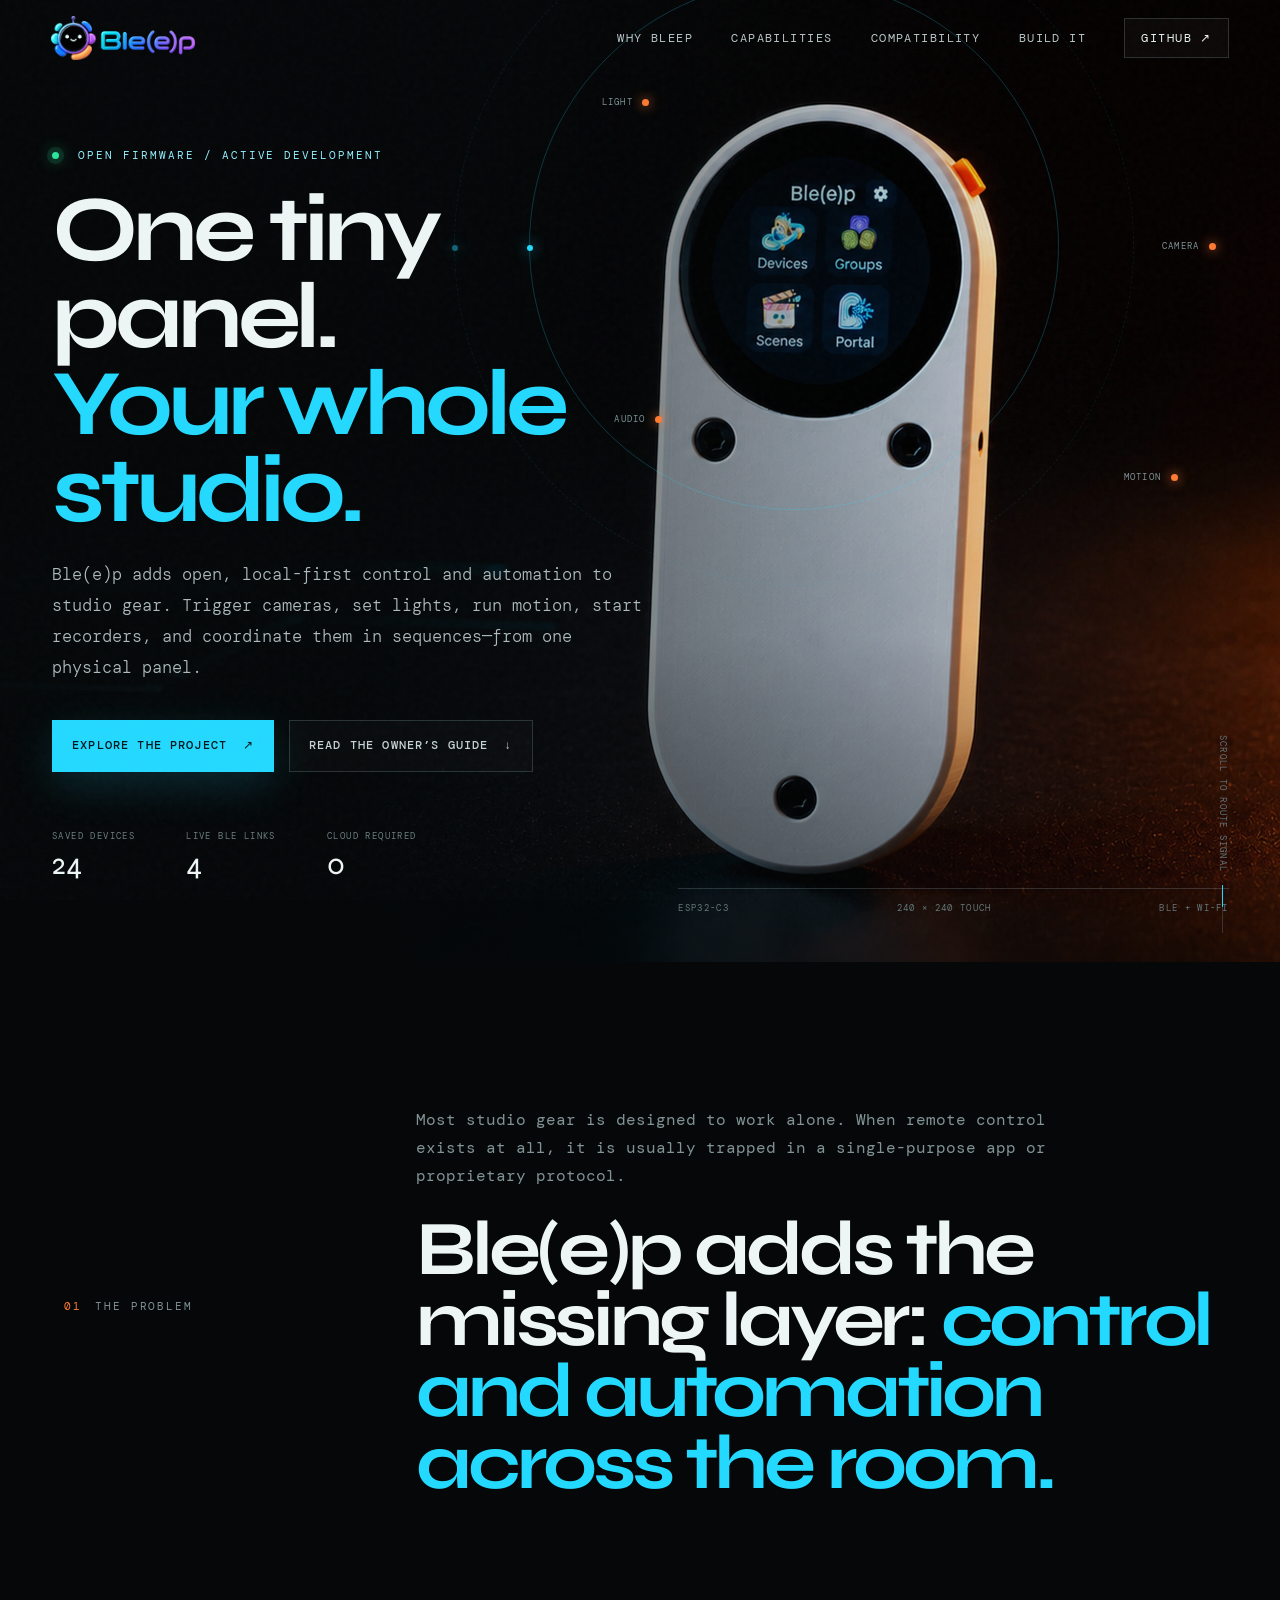
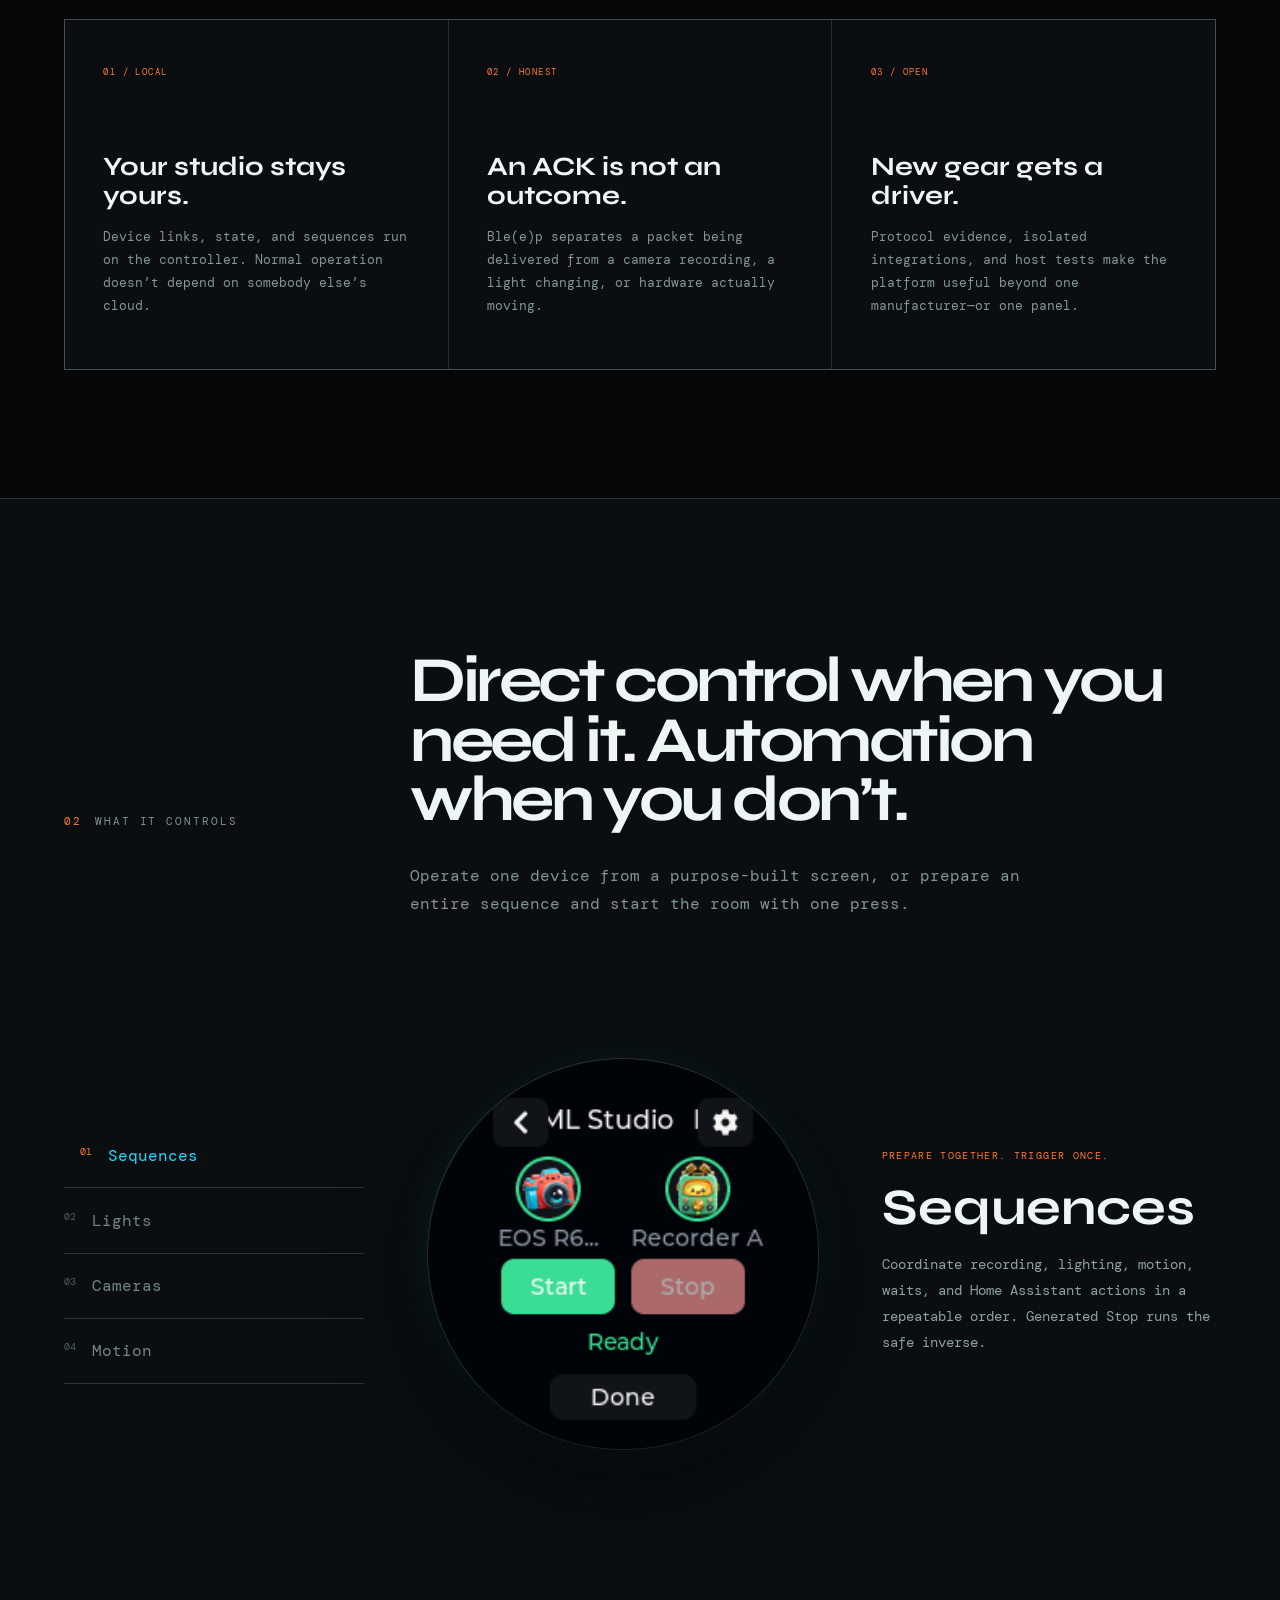
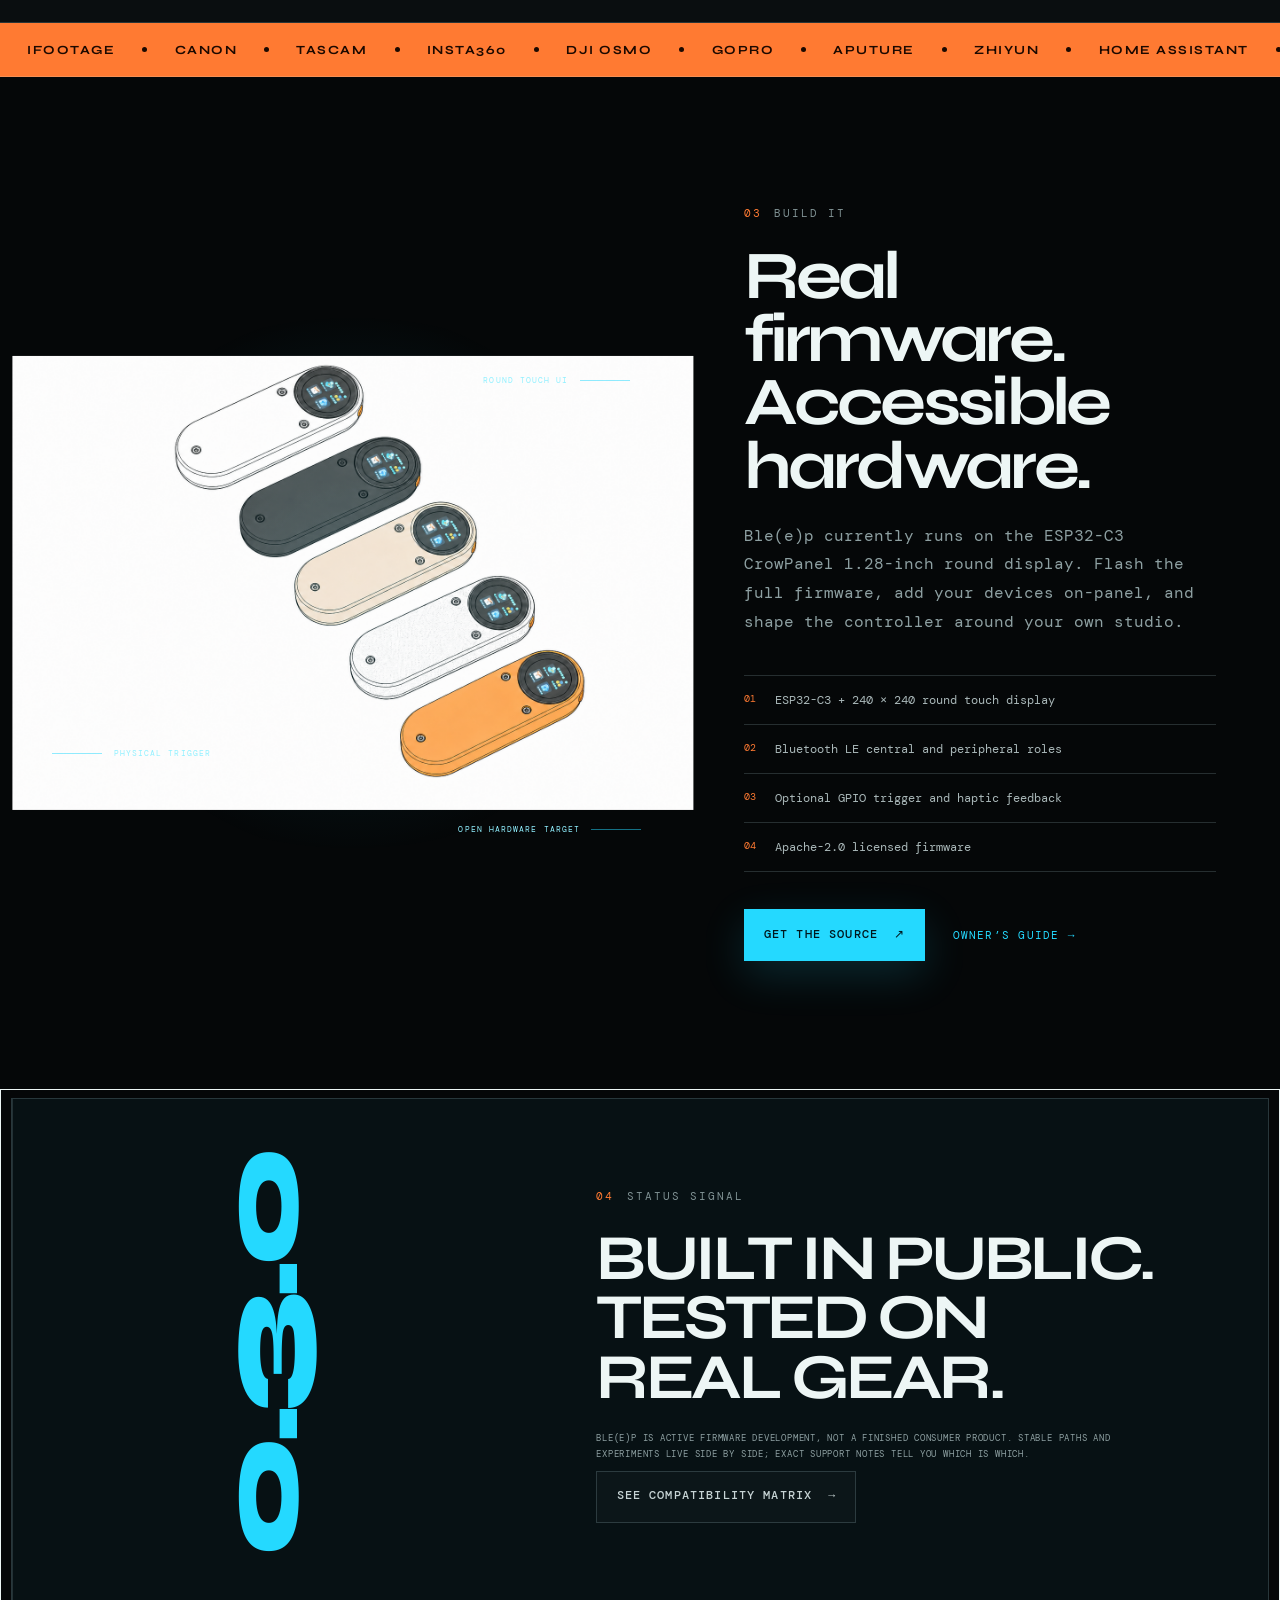
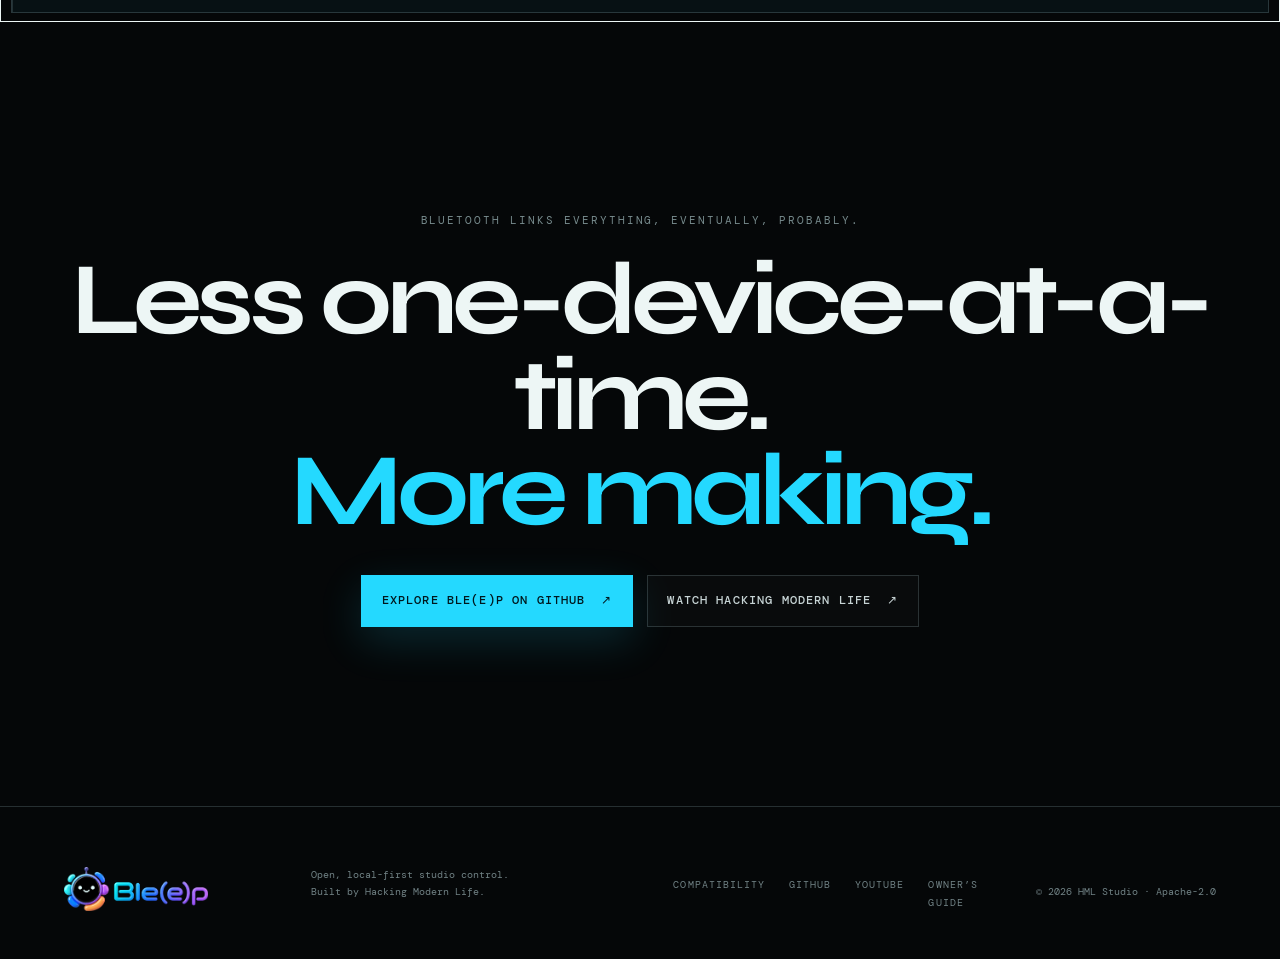
==== commit 61fb9612: "Prepare version 0.3 release gates" ====
--- a/website/index.html
+++ b/website/index.html
@@ -171,7 +171,7 @@
 
       <section class="status section">
         <div class="status-card reveal">
-          <div class="status-code">0.2.0<span>-dev</span></div>
+          <div class="status-code">0.3.0</div>
           <div class="status-copy">
             <div class="section-label"><span>04</span> Status signal</div>
             <h2>Built in public.<br>Tested on real gear.</h2>
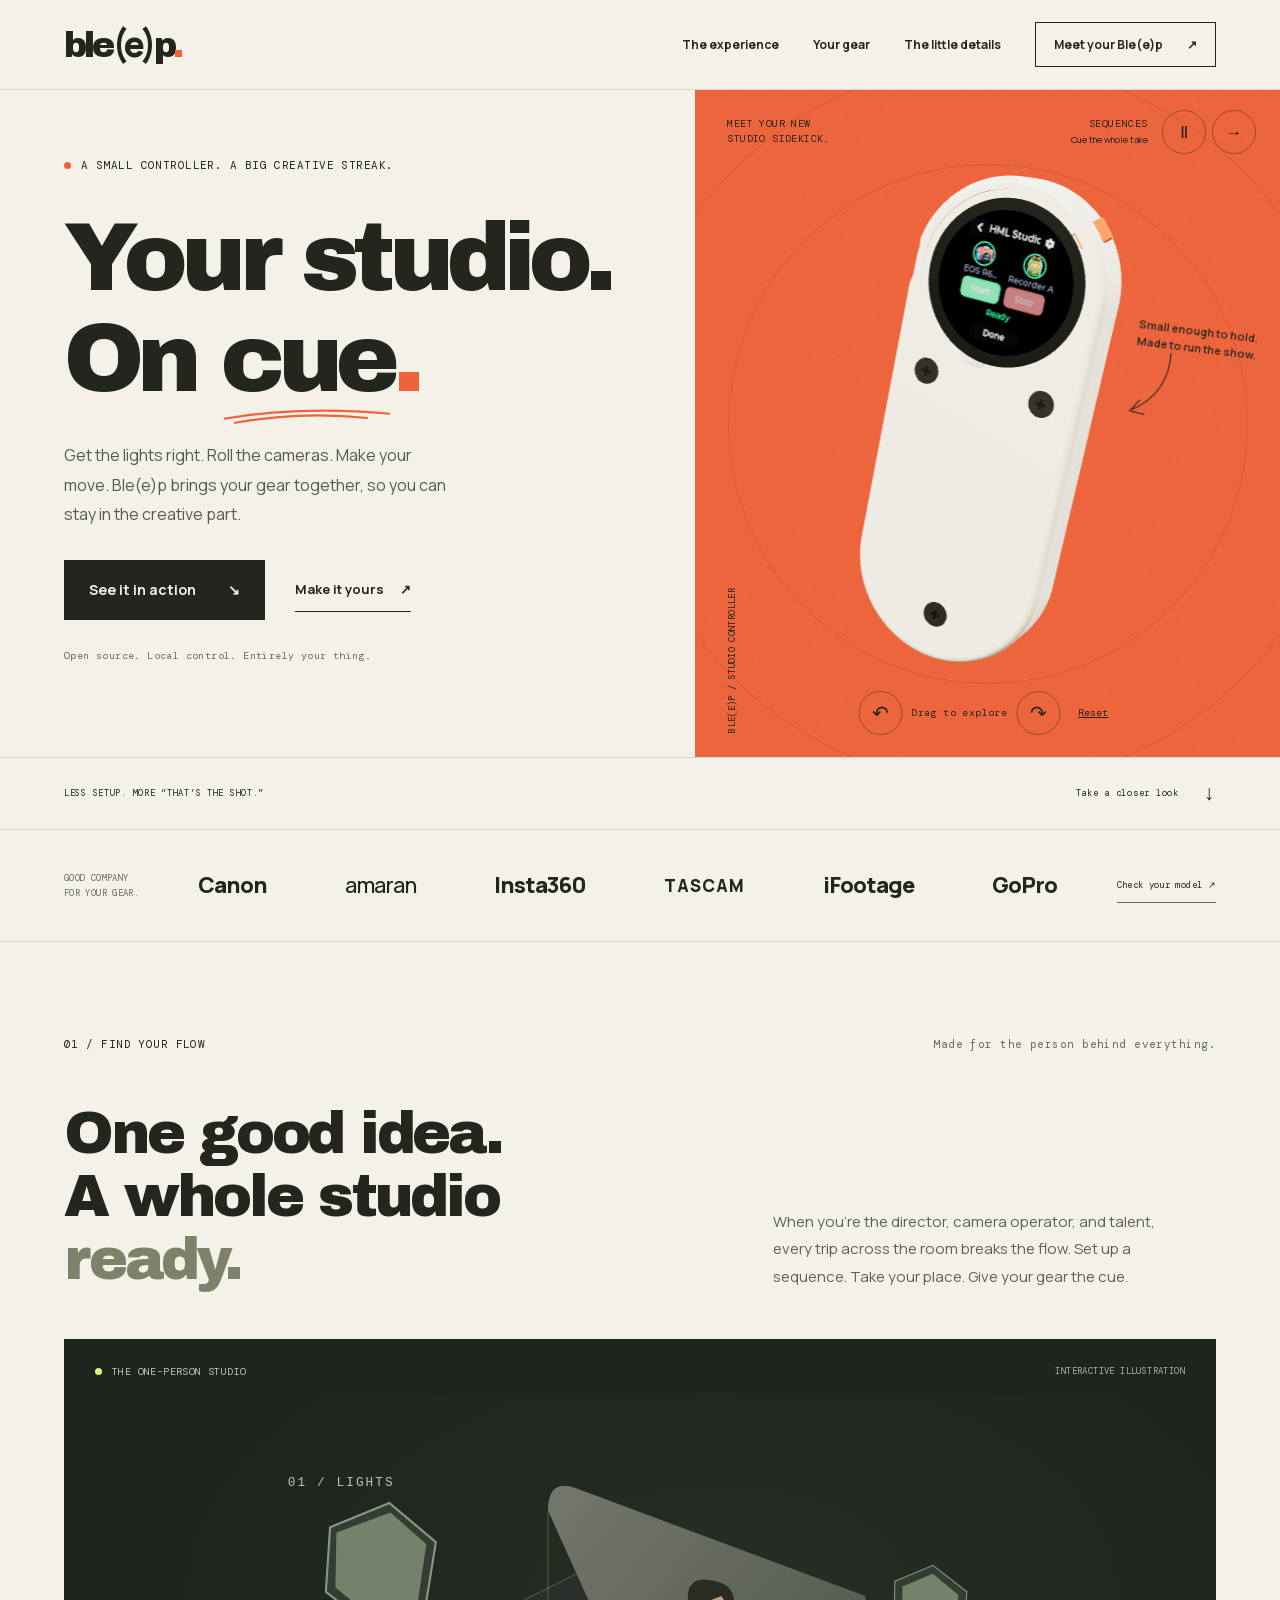
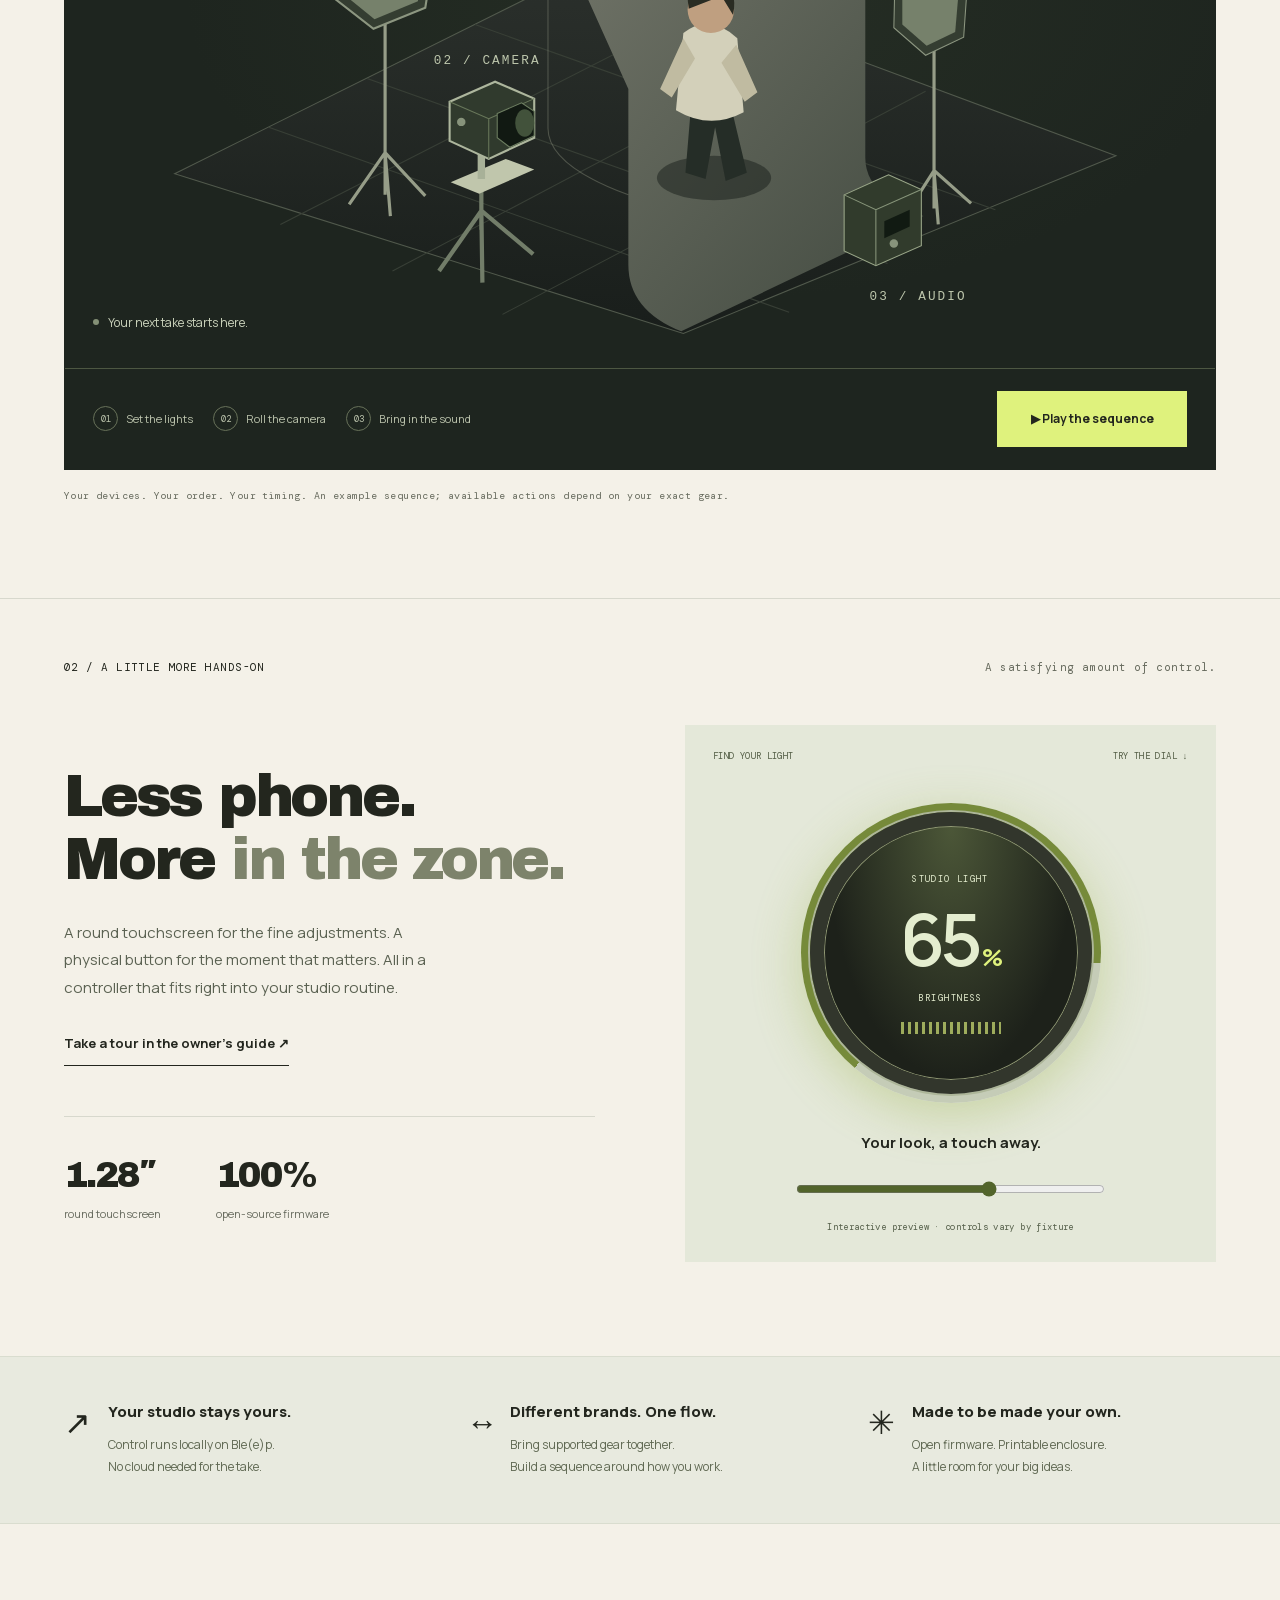
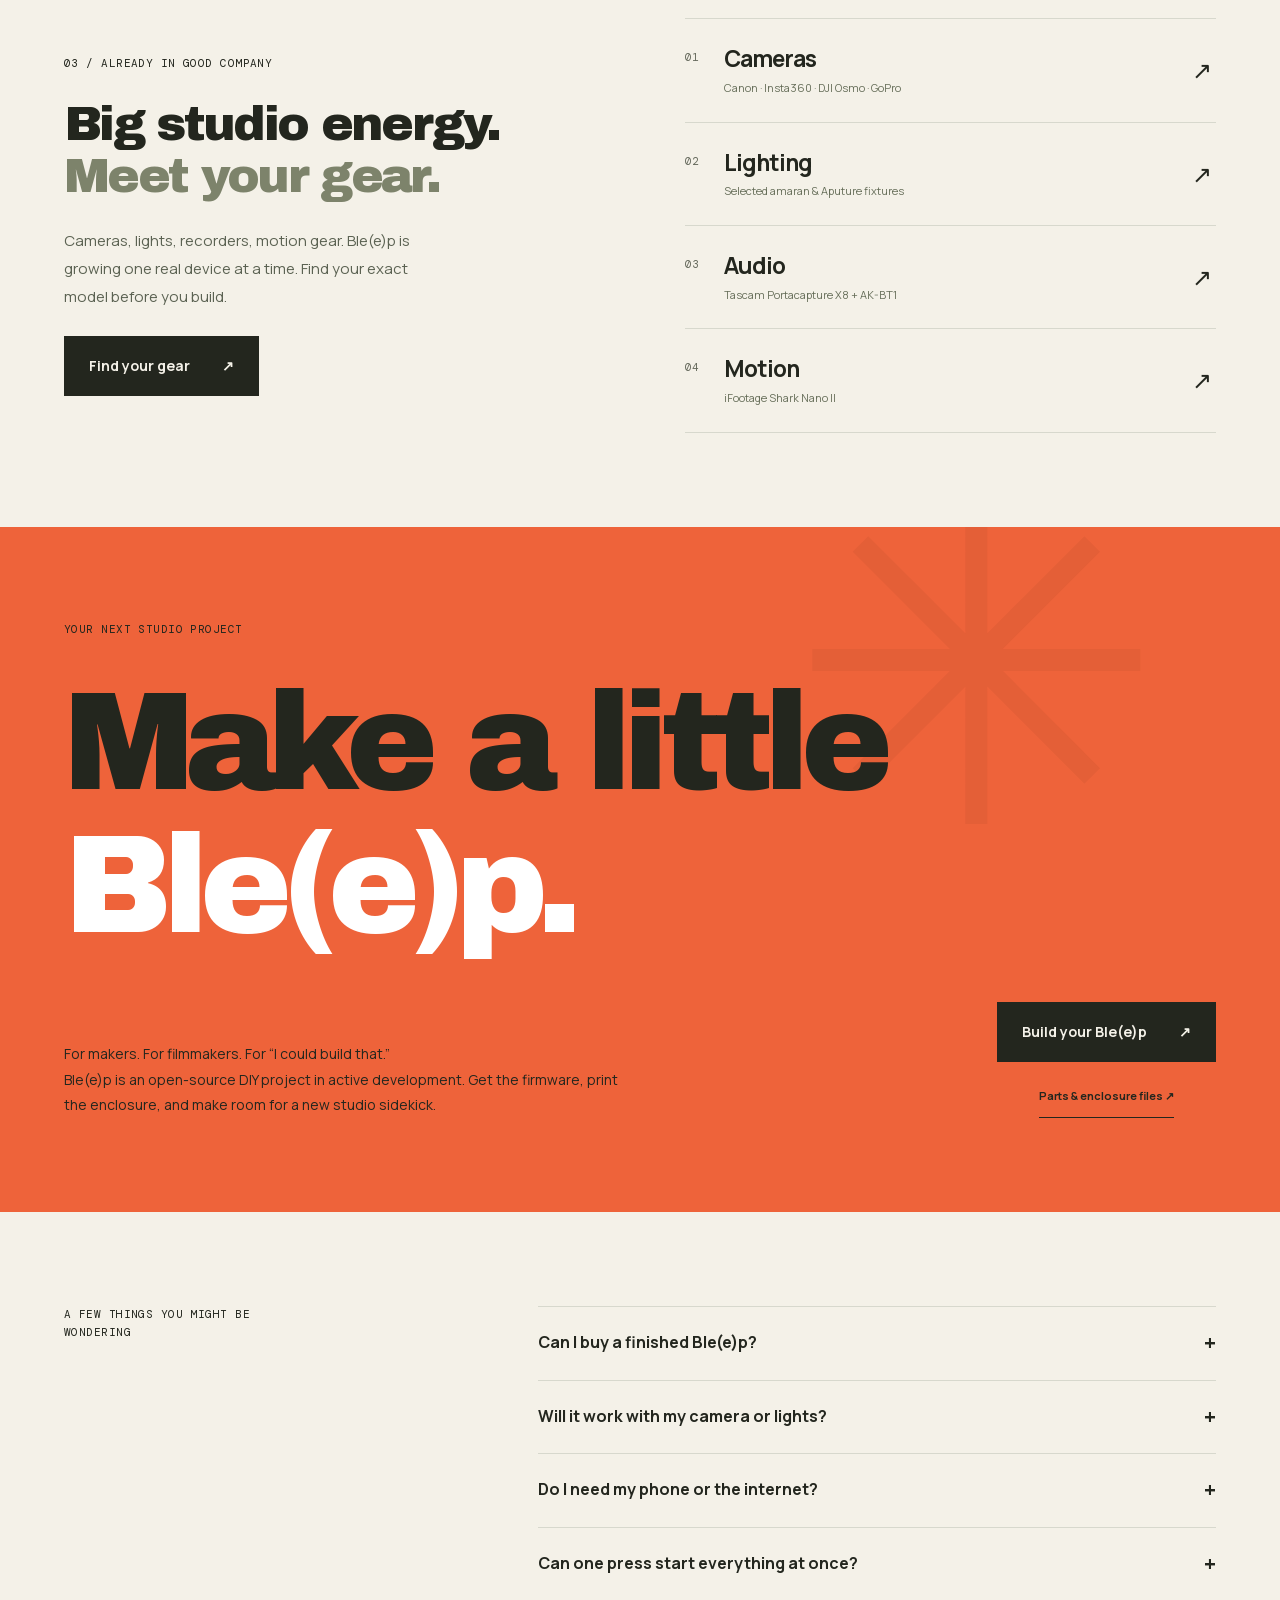
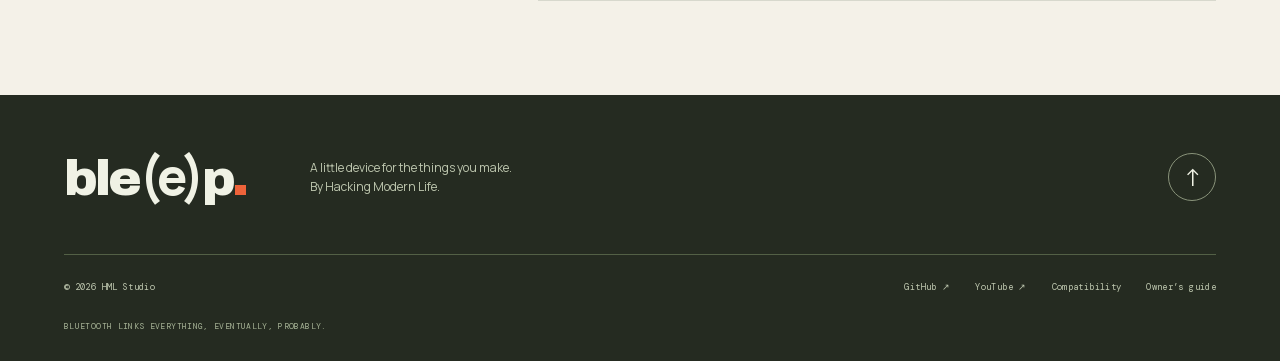
==== commit 114a317f: "Redesign studio marketing site with interactive device and screen tour" ====
--- a/website/index.html
+++ b/website/index.html
@@ -1,202 +1,617 @@
 <!doctype html>
 <html lang="en">
   <head>
-    <meta charset="UTF-8">
-    <meta name="viewport" content="width=device-width, initial-scale=1.0">
-    <meta name="description" content="Ble(e)p is an open, local-first studio controller that connects cameras, lights, recorders, motion gear, and Home Assistant from one tiny panel.">
-    <meta name="theme-color" content="#050708">
-    <meta property="og:title" content="Ble(e)p — One tiny panel. Your whole studio.">
-    <meta property="og:description" content="Open, local-first control and automation for cameras, lights, recorders, motion gear, and Home Assistant.">
-    <meta property="og:image" content="https://bleep.hml.tech/assets/og-card.png">
-    <meta property="og:type" content="website">
-    <meta property="og:url" content="https://bleep.hml.tech/">
-    <title>Ble(e)p — One tiny panel. Your whole studio.</title>
-    <link rel="icon" href="assets/favicon.png" type="image/png">
-    <link rel="preconnect" href="https://fonts.googleapis.com">
-    <link rel="preconnect" href="https://fonts.gstatic.com" crossorigin>
-    <link href="https://fonts.googleapis.com/css2?family=DM+Mono:wght@300;400;500&family=Syne:wght@500;600;700;800&display=swap" rel="stylesheet">
-    <link rel="stylesheet" href="styles.css?v=20260812-2">
-    <script src="script.js?v=20260812-2" defer></script>
+    <meta charset="UTF-8" />
+    <meta name="viewport" content="width=device-width, initial-scale=1" />
+    <meta
+      name="description"
+      content="Meet Ble(e)p. The little studio controller that puts lights, cameras, audio, and motion on your cue. Open source. Local control. More time making."
+    />
+    <meta name="theme-color" content="#f4f1e8" />
+    <meta property="og:title" content="Ble(e)p — Your studio. On cue." />
+    <meta
+      property="og:description"
+      content="Lights. Camera. A little Ble(e)p. Put your studio on cue with one small, open-source controller."
+    />
+    <meta
+      property="og:image"
+      content="https://bleep.hml.tech/assets/og-card.png"
+    />
+    <meta property="og:type" content="website" />
+    <meta property="og:url" content="https://bleep.hml.tech/" />
+    <title>Ble(e)p — Your studio. On cue.</title>
+    <link rel="icon" href="assets/favicon.svg" type="image/svg+xml" />
+    <link rel="stylesheet" href="assets/fonts/fonts.css?v=20260906-1" />
+    <link rel="stylesheet" href="styles.css?v=20260906-3" />
+    <script src="script.js?v=20260906-3" defer></script>
   </head>
   <body>
     <a class="skip-link" href="#main">Skip to content</a>
-
     <header class="site-header" data-header>
-      <a class="brand" href="#top" aria-label="Ble(e)p home">
-        <img src="assets/logo-wide.png" alt="Ble(e)p">
-      </a>
-      <button class="nav-toggle" type="button" aria-expanded="false" aria-controls="site-nav" data-nav-toggle>
-        <span></span><span></span><span></span>
-        <span class="sr-only">Open navigation</span>
+      <a class="brand" href="index.html" aria-label="Ble(e)p home"
+        >ble<span>(e)</span>p<span class="brand-period">.</span></a
+      >
+      <button
+        class="nav-toggle"
+        type="button"
+        aria-expanded="false"
+        aria-controls="site-nav"
+        data-nav-toggle
+      >
+        Menu <span aria-hidden="true">+</span>
       </button>
-      <nav class="site-nav" id="site-nav" data-nav>
-        <a href="#why">Why Bleep</a>
-        <a href="#capabilities">Capabilities</a>
-        <a href="compatibility.html">Compatibility</a>
-        <a href="#hardware">Build it</a>
-        <a class="nav-cta" href="https://github.com/nethunter/bleep">GitHub <span aria-hidden="true">↗</span></a>
+      <nav class="site-nav" id="site-nav" data-nav aria-label="Main navigation">
+        <a href="#experience">The experience</a
+        ><a href="compatibility.html">Your gear</a
+        ><a href="#details">The little details</a
+        ><a class="nav-cta" href="#get-bleep"
+          >Meet your Ble(e)p <span aria-hidden="true">↗</span></a
+        >
       </nav>
     </header>
-
     <main id="main">
       <section class="hero" id="top">
-        <div class="hero-grid" aria-hidden="true"></div>
-        <picture>
-          <source srcset="assets/hero-product-2x.webp" type="image/webp">
-          <img class="hero-photo" src="assets/hero-product.png" alt="Ble(e)p controller lit in cyan and orange on a dark studio surface">
-        </picture>
-        <div class="hero-copy reveal">
-          <p class="eyebrow"><span class="live-dot"></span> Open firmware / active development</p>
-          <h1>One tiny panel.<br><em>Your whole studio.</em></h1>
-          <p class="hero-lede">Ble(e)p adds open, local-first control and automation to studio gear. Trigger cameras, set lights, run motion, start recorders, and coordinate them in sequences—from one physical panel.</p>
+        <div class="hero-copy">
+          <p class="eyebrow">
+            <span class="live-dot"></span> A small controller. A big creative
+            streak.
+          </p>
+          <h1>
+            Your studio.<br />On
+            <span class="cue-word"
+              >cue<svg viewBox="0 0 240 25" aria-hidden="true">
+                <path d="M4 17Q110-1 235 10M18 23Q111 6 204 16" /></svg></span
+            ><span class="orange">.</span>
+          </h1>
+          <p class="hero-lede">
+            Get the lights right. Roll the cameras. Make your move. Ble(e)p
+            brings your gear together, so you can stay in the creative part.
+          </p>
           <div class="hero-actions">
-            <a class="button button-primary" href="https://github.com/nethunter/bleep">Explore the project <span aria-hidden="true">↗</span></a>
-            <a class="button button-secondary" href="downloads/bleep-instruction-manual.pdf">Read the owner’s guide <span aria-hidden="true">↓</span></a>
-          </div>
-          <dl class="hero-stats" aria-label="Project facts">
-            <div><dt>24</dt><dd>saved devices</dd></div>
-            <div><dt>4</dt><dd>live BLE links</dd></div>
-            <div><dt>0</dt><dd>cloud required</dd></div>
-          </dl>
-        </div>
-
-        <div class="hero-object reveal" data-delay="1">
-          <div class="orbit orbit-one"></div>
-          <div class="orbit orbit-two"></div>
-          <div class="signal signal-a"><span>LIGHT</span><b></b></div>
-          <div class="signal signal-b"><span>CAMERA</span><b></b></div>
-          <div class="signal signal-c"><span>AUDIO</span><b></b></div>
-          <div class="signal signal-d"><span>MOTION</span><b></b></div>
-          <p class="object-caption"><span>ESP32-C3</span><span>240 × 240 TOUCH</span><span>BLE + WI-FI</span></p>
-        </div>
-
-        <a class="scroll-cue" href="#why" aria-label="Continue to why Bleep">
-          <span>Scroll to route signal</span><i></i>
-        </a>
-      </section>
-
-      <section class="manifesto section" id="why">
-        <div class="section-label reveal"><span>01</span> The problem</div>
-        <div class="manifesto-copy reveal">
-          <p>Most studio gear is designed to work alone. When remote control exists at all, it is usually trapped in a single-purpose app or proprietary protocol.</p>
-          <h2>Ble(e)p adds the missing layer: <em>control and automation across the room.</em></h2>
-        </div>
-        <div class="principles">
-          <article class="principle reveal">
-            <span class="principle-number">01 / LOCAL</span>
-            <h3>Your studio stays yours.</h3>
-            <p>Device links, state, and sequences run on the controller. Normal operation doesn’t depend on somebody else’s cloud.</p>
-          </article>
-          <article class="principle reveal" data-delay="1">
-            <span class="principle-number">02 / HONEST</span>
-            <h3>An ACK is not an outcome.</h3>
-            <p>Ble(e)p separates a packet being delivered from a camera recording, a light changing, or hardware actually moving.</p>
-          </article>
-          <article class="principle reveal" data-delay="2">
-            <span class="principle-number">03 / OPEN</span>
-            <h3>New gear gets a driver.</h3>
-            <p>Protocol evidence, isolated integrations, and host tests make the platform useful beyond one manufacturer—or one panel.</p>
-          </article>
-        </div>
-      </section>
-
-      <section class="capabilities section" id="capabilities">
-        <div class="section-heading reveal">
-          <div class="section-label"><span>02</span> What it controls</div>
-          <h2>Direct control when you need it. Automation when you don’t.</h2>
-          <p>Operate one device from a purpose-built screen, or prepare an entire sequence and start the room with one press.</p>
-        </div>
-
-        <div class="capability-stage">
-          <div class="capability-tabs reveal" role="tablist" aria-label="Bleep capability examples">
-            <button role="tab" aria-selected="true" aria-controls="panel-sequences" id="tab-sequences" data-tab="sequences"><span>01</span> Sequences</button>
-            <button role="tab" aria-selected="false" aria-controls="panel-lights" id="tab-lights" data-tab="lights"><span>02</span> Lights</button>
-            <button role="tab" aria-selected="false" aria-controls="panel-cameras" id="tab-cameras" data-tab="cameras"><span>03</span> Cameras</button>
-            <button role="tab" aria-selected="false" aria-controls="panel-motion" id="tab-motion" data-tab="motion"><span>04</span> Motion</button>
-          </div>
-
-          <div class="capability-display reveal" data-delay="1">
-            <div class="display-halo"></div>
-            <article class="capability-panel is-active" id="panel-sequences" role="tabpanel" aria-labelledby="tab-sequences" data-panel="sequences">
-              <img src="assets/ui-sequence.png" alt="Ble(e)p sequence screen showing two ready devices and Start and Stop controls">
-              <div><p class="panel-kicker">Prepare together. Trigger once.</p><h3>Sequences</h3><p>Coordinate recording, lighting, motion, waits, and Home Assistant actions in a repeatable order. Generated Stop runs the safe inverse.</p></div>
-            </article>
-            <article class="capability-panel" id="panel-lights" role="tabpanel" aria-labelledby="tab-lights" data-panel="lights" hidden>
-              <img src="assets/ui-light.png" alt="Ble(e)p RGB light control with hue and brightness controls">
-              <div><p class="panel-kicker">One language for the look.</p><h3>Lights</h3><p>A shared control surface exposes only what each fixture can do: power, brightness, CCT, tint, or RGB—without hiding brand-specific transport beneath it.</p></div>
-            </article>
-            <article class="capability-panel" id="panel-cameras" role="tabpanel" aria-labelledby="tab-cameras" data-panel="cameras" hidden>
-              <img src="assets/ui-home.png" alt="Ble(e)p Home screen with Devices, Groups, Scenes, and Portal">
-              <div><p class="panel-kicker">Record across ecosystems.</p><h3>Cameras</h3><p>Control verified paths for Canon, Insta360 X5, DJI Osmo, GoPro, and a Google Pixel 9—while keeping unverified models clearly labeled.</p></div>
-            </article>
-            <article class="capability-panel" id="panel-motion" role="tabpanel" aria-labelledby="tab-motion" data-panel="motion" hidden>
-              <img src="assets/ui-motion.png" alt="Ble(e)p Shark Nano II run screen with standby, loop, and direction controls">
-              <div><p class="panel-kicker">Put motion on your mark.</p><h3>Motion</h3><p>Specialized Shark Nano II controls keep keypoints, positioning, speed, direction, loops, and run progress close at hand.</p></div>
-            </article>
-          </div>
-        </div>
-      </section>
-
-      <section class="signal-strip" aria-label="Supported device families">
-        <div class="signal-track">
-          <span>iFootage</span><i></i><span>Canon</span><i></i><span>Tascam</span><i></i><span>Insta360</span><i></i><span>DJI Osmo</span><i></i><span>GoPro</span><i></i><span>Aputure</span><i></i><span>Zhiyun</span><i></i><span>Home Assistant</span><i></i>
-          <span aria-hidden="true">iFootage</span><i aria-hidden="true"></i><span aria-hidden="true">Canon</span><i aria-hidden="true"></i><span aria-hidden="true">Tascam</span><i aria-hidden="true"></i><span aria-hidden="true">Insta360</span><i aria-hidden="true"></i><span aria-hidden="true">DJI Osmo</span><i aria-hidden="true"></i><span aria-hidden="true">GoPro</span><i aria-hidden="true"></i><span aria-hidden="true">Aputure</span><i aria-hidden="true"></i><span aria-hidden="true">Zhiyun</span><i aria-hidden="true"></i><span aria-hidden="true">Home Assistant</span><i aria-hidden="true"></i>
-        </div>
-      </section>
-
-      <section class="hardware section" id="hardware">
-        <div class="hardware-art reveal">
-          <div class="family-backdrop"></div>
-          <img src="assets/controller-family.png" alt="Concept lineup of Ble(e)p controllers in several enclosure colors">
-          <span class="annotation annotation-a">ROUND TOUCH UI <i></i></span>
-          <span class="annotation annotation-b">PHYSICAL TRIGGER <i></i></span>
-          <span class="annotation annotation-c">OPEN HARDWARE TARGET <i></i></span>
-        </div>
-        <div class="hardware-copy reveal" data-delay="1">
-          <div class="section-label"><span>03</span> Build it</div>
-          <h2>Real firmware.<br>Accessible hardware.</h2>
-          <p>Ble(e)p currently runs on the ESP32-C3 CrowPanel 1.28-inch round display. Flash the full firmware, add your devices on-panel, and shape the controller around your own studio.</p>
-          <ul>
-            <li><span>01</span> ESP32-C3 + 240 × 240 round touch display</li>
-            <li><span>02</span> Bluetooth LE central and peripheral roles</li>
-            <li><span>03</span> Optional GPIO trigger and haptic feedback</li>
-            <li><span>04</span> Apache-2.0 licensed firmware</li>
-          </ul>
-          <div class="hardware-actions">
-            <a class="button button-primary" href="https://github.com/nethunter/bleep">Get the source <span aria-hidden="true">↗</span></a>
-            <a class="text-link" href="downloads/bleep-instruction-manual.pdf">Owner’s guide <span aria-hidden="true">→</span></a>
-          </div>
-        </div>
-      </section>
-
-      <section class="status section">
-        <div class="status-card reveal">
-          <div class="status-code">0.3.0</div>
-          <div class="status-copy">
-            <div class="section-label"><span>04</span> Status signal</div>
-            <h2>Built in public.<br>Tested on real gear.</h2>
-            <p>Ble(e)p is active firmware development, not a finished consumer product. Stable paths and experiments live side by side; exact support notes tell you which is which.</p>
-            <a class="button button-secondary" href="compatibility.html">See compatibility matrix <span aria-hidden="true">→</span></a>
-          </div>
-          <div class="status-pulse" aria-hidden="true"><i></i><i></i><i></i><i></i><i></i><i></i><i></i><i></i><i></i></div>
-        </div>
-      </section>
-
-      <section class="closing section">
-        <p class="eyebrow reveal">Bluetooth Links Everything, Eventually, Probably.</p>
-        <h2 class="reveal" data-delay="1">Less one-device-at-a-time.<br><em>More making.</em></h2>
-        <div class="closing-actions reveal" data-delay="2">
-          <a class="button button-primary" href="https://github.com/nethunter/bleep">Explore Ble(e)p on GitHub <span aria-hidden="true">↗</span></a>
-          <a class="button button-secondary" href="https://www.youtube.com/@hml">Watch Hacking Modern Life <span aria-hidden="true">↗</span></a>
+            <a class="button button-dark" href="#experience"
+              >See it in action <span aria-hidden="true">↘</span></a
+            ><a class="text-link" href="#get-bleep"
+              >Make it yours <span aria-hidden="true">↗</span></a
+            >
+          </div>
+          <p class="hero-note">
+            Open source. Local control. Entirely your thing.
+          </p>
+        </div>
+        <div class="product-stage" data-product-stage>
+          <div class="stage-rings" aria-hidden="true">
+            <i></i><i></i><i></i>
+          </div>
+          <p class="stage-tag">MEET YOUR NEW<br />STUDIO SIDEKICK.</p>
+          <div class="model-wrap" data-model-wrap>
+            <img
+              class="model-poster"
+              src="assets/device-poster.svg"
+              alt="Ble(e)p’s ivory handheld enclosure, round touchscreen, and side button"
+              width="480"
+              height="800"
+            />
+          </div>
+          <span class="product-callout"
+            >Small enough to hold.<br />Made to run the show.<svg
+              viewBox="0 0 110 60"
+              aria-hidden="true"
+            >
+              <path d="M5 5Q60 0 90 46m-15-9 17 12 2-21" /></svg
+          ></span>
+          <div
+            class="screen-tour"
+            data-screen-tour
+            hidden
+            role="group"
+            aria-label="Device screen demo"
+          >
+            <div>
+              <span data-screen-name>Sequences</span
+              ><small data-screen-detail>Cue the whole take</small>
+            </div>
+            <button
+              type="button"
+              data-screen-pause
+              aria-label="Pause screen demo"
+            >
+              <span aria-hidden="true">Ⅱ</span>
+            </button>
+            <button
+              type="button"
+              data-screen-next
+              aria-label="Show next device function"
+            >
+              <span aria-hidden="true">→</span>
+            </button>
+            <p class="sr-only" data-screen-announcement aria-live="polite"></p>
+          </div>
+          <div class="model-controls" data-model-controls hidden>
+            <button
+              type="button"
+              data-rotate="-1"
+              aria-label="Rotate device left"
+            >
+              ↶</button
+            ><span data-model-hint>Drag to explore</span
+            ><button
+              type="button"
+              data-rotate="1"
+              aria-label="Rotate device right"
+            >
+              ↷</button
+            ><button
+              type="button"
+              data-model-reset
+              aria-label="Reset device view"
+            >
+              Reset
+            </button>
+          </div>
+          <span class="stage-index">BLE(E)P / STUDIO CONTROLLER</span>
+        </div>
+        <div class="hero-bottom">
+          <span>LESS SETUP. MORE “THAT’S THE SHOT.”</span
+          ><a href="#experience"
+            >Take a closer look <span aria-hidden="true">↓</span></a
+          >
+        </div>
+      </section>
+      <section
+        class="brand-strip"
+        aria-label="Selected compatible equipment brands"
+      >
+        <p>GOOD COMPANY<br />FOR YOUR GEAR.</p>
+        <div>
+          <span>Canon</span><span class="brand-amaran">amaran</span
+          ><span>Insta360</span><span class="brand-tascam">TASCAM</span
+          ><span>iFootage</span><span>GoPro</span>
+        </div>
+        <a href="compatibility.html">Check your model ↗</a>
+      </section>
+      <section class="experience section" id="experience">
+        <div class="section-top">
+          <p class="eyebrow">01 / FIND YOUR FLOW</p>
+          <span class="small-note">Made for the person behind everything.</span>
+        </div>
+        <div class="experience-heading">
+          <h2>One good idea.<br />A whole studio <em>ready.</em></h2>
+          <p>
+            When you’re the director, camera operator, and talent, every trip
+            across the room breaks the flow. Set up a sequence. Take your place.
+            Give your gear the cue.
+          </p>
+        </div>
+        <div class="studio-demo" data-demo data-step="0">
+          <div class="demo-toolbar">
+            <span><i class="live-dot"></i> THE ONE-PERSON STUDIO</span
+            ><span class="demo-label">INTERACTIVE ILLUSTRATION</span>
+          </div>
+          <div class="studio-scene">
+            <svg
+              class="studio-art"
+              viewBox="0 0 1000 520"
+              role="img"
+              aria-labelledby="studio-title studio-description"
+            >
+              <title id="studio-title">Your studio, on one cue</title>
+              <desc id="studio-description">
+                An illustrated set with two lights, a camera on a tripod, an
+                audio recorder, and a subject. Play the sequence to see each
+                step.
+              </desc>
+              <defs>
+                <linearGradient id="floor" x2="0" y2="1">
+                  <stop stop-color="#2b302c" />
+                  <stop offset="1" stop-color="#191e1b" />
+                </linearGradient>
+                <linearGradient id="backdrop" x2="1" y2="1">
+                  <stop stop-color="#74776b" />
+                  <stop offset="1" stop-color="#424a40" />
+                </linearGradient>
+                <linearGradient id="beam" x2="1" y2="1">
+                  <stop stop-color="#e4f798" stop-opacity=".4" />
+                  <stop offset="1" stop-color="#e4f798" stop-opacity="0" />
+                </linearGradient>
+              </defs>
+              <path
+                d="M60 359 460 160 950 342 541 510Z"
+                fill="url(#floor)"
+                stroke="#51594c"
+              />
+              <g stroke="#383f36" fill="none">
+                <path
+                  d="m160 407 402-205m-296 249 398-210m-294 251 400-211M149 315l492 175M242 269l492 175M344 218l492 175"
+                />
+              </g>
+              <path
+                d="M413 110Q413 78 442 90L713 191v153q0 36 55 55l-229 109q-50-20-50-63V279Z"
+                fill="url(#backdrop)"
+              />
+              <path
+                d="M413 110v206q0 35 76 63"
+                stroke="#939886"
+                fill="none"
+                opacity=".4"
+              />
+              <ellipse
+                cx="570"
+                cy="363"
+                rx="54"
+                ry="21"
+                fill="#191e1b"
+                opacity=".5"
+              />
+              <g class="subject">
+                <path
+                  d="m548 298-5 60 19 6 9-49 10 51 20-8-16-67"
+                  fill="#252d27"
+                />
+                <path
+                  d="M541 226q25-20 51 5l6 70q-32 17-64-2Z"
+                  fill="#d3d0ba"
+                />
+                <path
+                  d="m541 231-22 48 11 8 22-37m39-13 20 45-12 9-22-37"
+                  fill="#c0bba1"
+                />
+                <circle cx="567" cy="204" r="22" fill="#bf9f80" />
+                <path
+                  d="M546 202q-6-35 29-24 18 5 13 31l-11-18-31 12"
+                  fill="#2a2c23"
+                />
+              </g>
+              <g class="light-beam">
+                <path d="m265 177 280 9 114 220-70 23Z" fill="url(#beam)" />
+                <path d="m770 208-252 62 22 119 92 4Z" fill="url(#beam)" />
+              </g>
+              <g stroke="#969d88" stroke-width="3" fill="none">
+                <path
+                  d="M259 205v174m0-40-34 49m34-49 38 41m-38-41 5 60M778 239v153m0-36-30 47m30-47 35 31m-35-31 4 51"
+                />
+              </g>
+              <g class="studio-light">
+                <path
+                  d="m207 126 56-23 44 37-10 62-49 20-45-35Z"
+                  fill="#343d31"
+                  stroke="#8c9680"
+                  stroke-width="2"
+                />
+                <path
+                  class="lamp-face"
+                  d="m213 131 51-19 34 30-8 54-41 17-37-30Z"
+                  fill="#76816b"
+                />
+                <path
+                  d="m741 177 36-15 32 25-3 43-36 17-30-26Z"
+                  fill="#343d31"
+                  stroke="#8c9680"
+                />
+                <path
+                  class="lamp-face"
+                  d="m748 182 29-12 24 20-3 35-27 13-23-20Z"
+                  fill="#76816b"
+                />
+              </g>
+              <g fill="none" stroke="#727d69" stroke-width="4">
+                <path d="M350 362v50m0-18-40 57m40-57 49 41m-49-41 1 68" />
+              </g>
+              <g class="studio-camera">
+                <path d="m321 367 52-22 27 10-52 23Z" fill="#c0c6ac" />
+                <path d="M350 364v-42" stroke="#a8b198" stroke-width="7" />
+                <path
+                  d="m320 291 43-19 37 16v37l-43 20-37-17Z"
+                  fill="#303a2d"
+                  stroke="#adb69d"
+                  stroke-width="2"
+                />
+                <path
+                  d="m320 291 37 16 43-19M357 307v38"
+                  stroke="#69785b"
+                  fill="none"
+                />
+                <path
+                  d="m365 302 23-10 12 8v23l-23 11-12-9Z"
+                  fill="#111912"
+                  stroke="#6d7e61"
+                />
+                <ellipse cx="391" cy="311" rx="9" ry="13" fill="#42523b" />
+                <circle
+                  class="camera-led"
+                  cx="331"
+                  cy="310"
+                  r="4"
+                  fill="#87937b"
+                />
+              </g>
+              <g transform="translate(693 379)">
+                <path
+                  d="m0 0 42-19 31 14v53L30 67 0 53Z"
+                  fill="#313b2c"
+                  stroke="#9aa789"
+                />
+                <path
+                  d="m0 0 30 14L73-5M30 14v53"
+                  fill="none"
+                  stroke="#87957a"
+                />
+                <path d="m38 25 24-11v16L38 41Z" fill="#111a12" />
+                <g class="audio-meter" stroke="#dff27d" stroke-width="3">
+                  <path d="m42 34 0-6m5 4v-9m5 7V19m5 8v-8" />
+                </g>
+                <circle
+                  class="audio-led"
+                  cx="47"
+                  cy="46"
+                  r="4"
+                  fill="#87937b"
+                />
+              </g>
+              <g
+                class="scene-labels"
+                fill="#bdc6ac"
+                font-family="monospace"
+                font-size="12"
+                letter-spacing="2"
+              >
+                <text x="167" y="87">01 / LIGHTS</text>
+                <text x="305" y="255">02 / CAMERA</text>
+                <text x="717" y="478">03 / AUDIO</text>
+              </g>
+            </svg>
+            <div class="scene-caption">
+              <span class="scene-caption-dot"></span
+              ><span data-scene-caption>Your next take starts here.</span>
+            </div>
+          </div>
+          <div class="demo-bottom">
+            <div class="demo-steps" aria-label="Sequence steps">
+              <button
+                type="button"
+                data-scene-step="1"
+                disabled
+                aria-pressed="false"
+              >
+                <span>01</span> Set the lights</button
+              ><button
+                type="button"
+                data-scene-step="2"
+                disabled
+                aria-pressed="false"
+              >
+                <span>02</span> Roll the camera</button
+              ><button
+                type="button"
+                data-scene-step="3"
+                disabled
+                aria-pressed="false"
+              >
+                <span>03</span> Bring in the sound
+              </button>
+            </div>
+            <button class="button button-lime" type="button" data-play-demo>
+              <span aria-hidden="true">▶</span> Play the sequence
+            </button>
+          </div>
+          <p class="sr-only" data-demo-status aria-live="polite">
+            Illustration ready. Play the sequence or choose a step.
+          </p>
+        </div>
+        <p class="demo-footnote">
+          Your devices. Your order. Your timing. An example sequence; available
+          actions depend on your exact gear.
+        </p>
+      </section>
+      <section class="control-section section" id="details">
+        <div class="section-top">
+          <p class="eyebrow">02 / A LITTLE MORE HANDS-ON</p>
+          <span class="small-note">A satisfying amount of control.</span>
+        </div>
+        <div class="control-grid">
+          <div class="control-copy">
+            <h2>Less phone.<br />More <em>in the zone.</em></h2>
+            <p>
+              A round touchscreen for the fine adjustments. A physical button
+              for the moment that matters. All in a controller that fits right
+              into your studio routine.
+            </p>
+            <a class="text-link" href="downloads/bleep-instruction-manual.pdf"
+              >Take a tour in the owner’s guide ↗</a
+            >
+            <div class="detail-facts">
+              <div><strong>1.28″</strong><span>round touchscreen</span></div>
+              <div><strong>100%</strong><span>open-source firmware</span></div>
+            </div>
+          </div>
+          <div class="touch-playground" data-light-playground>
+            <div class="touch-top">
+              <span>FIND YOUR LIGHT</span><span>TRY THE DIAL ↓</span>
+            </div>
+            <div class="touch-orbit">
+              <div class="touch-screen">
+                <span>STUDIO LIGHT</span
+                ><strong data-brightness-value>65<span>%</span></strong
+                ><span>BRIGHTNESS</span>
+                <div class="screen-bars" aria-hidden="true"></div>
+              </div>
+            </div>
+            <label class="brightness-label" for="brightness"
+              >Your look, a touch away.</label
+            ><input
+              id="brightness"
+              type="range"
+              min="5"
+              max="100"
+              value="65"
+              aria-label="Illustrated light brightness"
+            />
+            <p>Interactive preview · controls vary by fixture</p>
+          </div>
+        </div>
+      </section>
+      <section class="belief-strip">
+        <div>
+          <span aria-hidden="true">↗</span>
+          <h3>Your studio stays yours.</h3>
+          <p>
+            Control runs locally on Ble(e)p.<br />No cloud needed for the take.
+          </p>
+        </div>
+        <div>
+          <span aria-hidden="true">↔</span>
+          <h3>Different brands. One flow.</h3>
+          <p>
+            Bring supported gear together.<br />Build a sequence around how you
+            work.
+          </p>
+        </div>
+        <div>
+          <span aria-hidden="true">✳</span>
+          <h3>Made to be made your own.</h3>
+          <p>
+            Open firmware. Printable enclosure.<br />A little room for your big
+            ideas.
+          </p>
+        </div>
+      </section>
+      <section class="gear-section section" id="gear">
+        <div>
+          <p class="eyebrow">03 / ALREADY IN GOOD COMPANY</p>
+          <h2>Big studio energy.<br /><em>Meet your gear.</em></h2>
+          <p>
+            Cameras, lights, recorders, motion gear. Ble(e)p is growing one real
+            device at a time. Find your exact model before you build.
+          </p>
+          <a class="button button-dark" href="compatibility.html"
+            >Find your gear <span aria-hidden="true">↗</span></a
+          >
+        </div>
+        <div class="gear-list">
+          <a href="compatibility.html"
+            ><span>01</span>
+            <h3>Cameras</h3>
+            <p>Canon · Insta360 · DJI Osmo · GoPro</p>
+            <b aria-hidden="true">↗</b></a
+          ><a href="compatibility.html"
+            ><span>02</span>
+            <h3>Lighting</h3>
+            <p>Selected amaran & Aputure fixtures</p>
+            <b aria-hidden="true">↗</b></a
+          ><a href="compatibility.html"
+            ><span>03</span>
+            <h3>Audio</h3>
+            <p>Tascam Portacapture X8 + AK-BT1</p>
+            <b aria-hidden="true">↗</b></a
+          ><a href="compatibility.html"
+            ><span>04</span>
+            <h3>Motion</h3>
+            <p>iFootage Shark Nano II</p>
+            <b aria-hidden="true">↗</b></a
+          >
+        </div>
+      </section>
+      <section class="get-section section" id="get-bleep">
+        <p class="eyebrow">YOUR NEXT STUDIO PROJECT</p>
+        <h2>Make a little<br /><span>Ble(e)p.</span></h2>
+        <div class="get-bottom">
+          <p>
+            For makers. For filmmakers. For “I could build that.”<br />Ble(e)p
+            is an open-source DIY project in active development. Get the
+            firmware, print the enclosure, and make room for a new studio
+            sidekick.
+          </p>
+          <div>
+            <a
+              class="button button-dark"
+              href="https://github.com/nethunter/bleep"
+              >Build your Ble(e)p <span aria-hidden="true">↗</span></a
+            ><a
+              class="text-link"
+              href="https://github.com/nethunter/bleep/tree/main/hardware"
+              >Parts & enclosure files ↗</a
+            >
+          </div>
+        </div>
+      </section>
+      <section class="faq-section section">
+        <p class="eyebrow">A FEW THINGS YOU MIGHT BE WONDERING</p>
+        <div class="faq-list">
+          <details>
+            <summary>
+              Can I buy a finished Ble(e)p?<span aria-hidden="true">+</span>
+            </summary>
+            <p>
+              Ble(e)p is currently a DIY project. The firmware, printable
+              enclosure files, parts list, and assembly instructions are
+              available on GitHub. Start with the
+              <a href="https://github.com/nethunter/bleep/tree/main/hardware"
+                >hardware guide</a
+              >
+              to see what’s involved.
+            </p>
+          </details>
+          <details>
+            <summary>
+              Will it work with my camera or lights?<span aria-hidden="true"
+                >+</span
+              >
+            </summary>
+            <p>
+              Support is specific to the model and control mode. Check the
+              <a href="compatibility.html">compatibility list</a> for your exact
+              equipment and the functions that have been tested. A brand name
+              alone doesn’t guarantee compatibility.
+            </p>
+          </details>
+          <details>
+            <summary>
+              Do I need my phone or the internet?<span aria-hidden="true"
+                >+</span
+              >
+            </summary>
+            <p>
+              Normal studio control and sequences run locally on Ble(e)p. A
+              phone or computer can help with setup through its temporary
+              Portal. Some integrations use your local Wi-Fi network;
+              downloading firmware updates needs internet access.
+            </p>
+          </details>
+          <details>
+            <summary>
+              Can one press start everything at once?<span aria-hidden="true"
+                >+</span
+              >
+            </summary>
+            <p>
+              One press can start an ordered sequence of supported actions, with
+              waits where you want them. Steps run in order, so this isn’t
+              frame-synchronized recording. You can review the generated Stop
+              sequence or customize it for your setup.
+            </p>
+          </details>
         </div>
       </section>
     </main>
-
     <footer class="site-footer">
-      <a class="footer-brand" href="#top"><img src="assets/logo-wide.png" alt="Ble(e)p"></a>
-      <p>Open, local-first studio control.<br>Built by Hacking Modern Life.</p>
-      <div class="footer-links"><a href="compatibility.html">Compatibility</a><a href="https://github.com/nethunter/bleep">GitHub</a><a href="https://www.youtube.com/@hml">YouTube</a><a href="downloads/bleep-instruction-manual.pdf">Owner’s guide</a></div>
-      <p class="copyright">© <span data-year></span> HML Studio · Apache-2.0</p>
+      <div class="footer-top">
+        <a class="brand" href="#top" aria-label="Ble(e)p home"
+          >ble<span>(e)</span>p<span class="brand-period">.</span></a
+        >
+        <p>
+          A little device for the things you make.<br />By Hacking Modern Life.
+        </p>
+        <a class="back-top" href="#top" aria-label="Back to top">↑</a>
+      </div>
+      <div class="footer-bottom">
+        <span>© <span data-year>2026</span> HML Studio</span>
+        <nav aria-label="Footer navigation">
+          <a href="https://github.com/nethunter/bleep">GitHub ↗</a
+          ><a href="https://www.youtube.com/@hml">YouTube ↗</a
+          ><a href="compatibility.html">Compatibility</a
+          ><a href="downloads/bleep-instruction-manual.pdf">Owner’s guide</a>
+        </nav>
+        <span>BLUETOOTH LINKS EVERYTHING, EVENTUALLY, PROBABLY.</span>
+      </div>
     </footer>
   </body>
 </html>
--- a/website/assets/fonts/fonts.css
+++ b/website/assets/fonts/fonts.css
@@ -0,0 +1,71 @@
+@font-face {
+  font-family: 'Archivo Black';
+  font-style: normal;
+  font-weight: 400;
+  font-display: swap;
+  src: url(./archivo-black-400.woff2) format('woff2');
+  unicode-range: U+0000-00FF, U+0131, U+0152-0153, U+02BB-02BC, U+02C6, U+02DA, U+02DC, U+0304, U+0308, U+0329, U+2000-206F, U+20AC, U+2122, U+2191, U+2193, U+2212, U+2215, U+FEFF, U+FFFD;
+}
+
+@font-face {
+  font-family: 'DM Mono';
+  font-style: normal;
+  font-weight: 400;
+  font-display: swap;
+  src: url(./dm-mono-400.woff2) format('woff2');
+  unicode-range: U+0000-00FF, U+0131, U+0152-0153, U+02BB-02BC, U+02C6, U+02DA, U+02DC, U+0304, U+0308, U+0329, U+2000-206F, U+20AC, U+2122, U+2191, U+2193, U+2212, U+2215, U+FEFF, U+FFFD;
+}
+
+@font-face {
+  font-family: 'DM Mono';
+  font-style: normal;
+  font-weight: 500;
+  font-display: swap;
+  src: url(./dm-mono-500.woff2) format('woff2');
+  unicode-range: U+0000-00FF, U+0131, U+0152-0153, U+02BB-02BC, U+02C6, U+02DA, U+02DC, U+0304, U+0308, U+0329, U+2000-206F, U+20AC, U+2122, U+2191, U+2193, U+2212, U+2215, U+FEFF, U+FFFD;
+}
+
+@font-face {
+  font-family: 'Manrope';
+  font-style: normal;
+  font-weight: 400;
+  font-display: swap;
+  src: url(./manrope-400.woff2) format('woff2');
+  unicode-range: U+0000-00FF, U+0131, U+0152-0153, U+02BB-02BC, U+02C6, U+02DA, U+02DC, U+0304, U+0308, U+0329, U+2000-206F, U+20AC, U+2122, U+2191, U+2193, U+2212, U+2215, U+FEFF, U+FFFD;
+}
+
+@font-face {
+  font-family: 'Manrope';
+  font-style: normal;
+  font-weight: 500;
+  font-display: swap;
+  src: url(./manrope-400.woff2) format('woff2');
+  unicode-range: U+0000-00FF, U+0131, U+0152-0153, U+02BB-02BC, U+02C6, U+02DA, U+02DC, U+0304, U+0308, U+0329, U+2000-206F, U+20AC, U+2122, U+2191, U+2193, U+2212, U+2215, U+FEFF, U+FFFD;
+}
+
+@font-face {
+  font-family: 'Manrope';
+  font-style: normal;
+  font-weight: 600;
+  font-display: swap;
+  src: url(./manrope-400.woff2) format('woff2');
+  unicode-range: U+0000-00FF, U+0131, U+0152-0153, U+02BB-02BC, U+02C6, U+02DA, U+02DC, U+0304, U+0308, U+0329, U+2000-206F, U+20AC, U+2122, U+2191, U+2193, U+2212, U+2215, U+FEFF, U+FFFD;
+}
+
+@font-face {
+  font-family: 'Manrope';
+  font-style: normal;
+  font-weight: 700;
+  font-display: swap;
+  src: url(./manrope-400.woff2) format('woff2');
+  unicode-range: U+0000-00FF, U+0131, U+0152-0153, U+02BB-02BC, U+02C6, U+02DA, U+02DC, U+0304, U+0308, U+0329, U+2000-206F, U+20AC, U+2122, U+2191, U+2193, U+2212, U+2215, U+FEFF, U+FFFD;
+}
+
+@font-face {
+  font-family: 'Manrope';
+  font-style: normal;
+  font-weight: 800;
+  font-display: swap;
+  src: url(./manrope-400.woff2) format('woff2');
+  unicode-range: U+0000-00FF, U+0131, U+0152-0153, U+02BB-02BC, U+02C6, U+02DA, U+02DC, U+0304, U+0308, U+0329, U+2000-206F, U+20AC, U+2122, U+2191, U+2193, U+2212, U+2215, U+FEFF, U+FFFD;
+}
--- a/website/styles.css
+++ b/website/styles.css
@@ -1,376 +1,1987 @@
 :root {
-  --ink: #050708;
-  --panel: #0a0e10;
-  --panel-2: #101618;
-  --line: rgba(200, 240, 247, 0.17);
-  --paper: #edf6f5;
-  --muted: #8ea0a2;
-  --cyan: #24d9ff;
-  --cyan-soft: #91f0ff;
-  --orange: #ff7a32;
-  --green: #2be59d;
-  --display: "Syne", sans-serif;
+  --paper: #f4f1e8;
+  --ink: #23261e;
+  --muted: #676b5e;
+  --orange: #ee633a;
+  --lime: #dff27d;
+  --line: #d7d8cd;
+  --display: "Archivo Black", sans-serif;
+  --body: "Manrope", sans-serif;
   --mono: "DM Mono", monospace;
-  --max: 1440px;
-}
-
-* { box-sizing: border-box; }
-html { scroll-behavior: smooth; }
+  --pad: clamp(24px, 5vw, 88px);
+}
+* {
+  box-sizing: border-box;
+}
+html {
+  scroll-behavior: smooth;
+  scroll-padding-top: 95px;
+}
 body {
   margin: 0;
-  overflow-x: hidden;
+  background: var(--paper);
+  color: var(--ink);
+  font-family: var(--body);
+  font-size: 16px;
+  line-height: 1.6;
+}
+button,
+input {
+  font: inherit;
+}
+a {
+  color: inherit;
+  text-decoration: none;
+}
+button,
+a,
+input,
+summary {
+  -webkit-tap-highlight-color: transparent;
+}
+button,
+summary {
+  cursor: pointer;
+}
+button {
+  color: inherit;
+}
+img,
+svg {
+  max-width: 100%;
+}
+img {
+  display: block;
+}
+h1,
+h2,
+h3,
+p {
+  margin: 0;
+}
+h1,
+h2 {
+  font-family: var(--display);
+  font-weight: 400;
+  line-height: 1.07;
+  letter-spacing: -0.055em;
+  text-wrap: balance;
+}
+h2 {
+  font-size: clamp(36px, 4.6vw, 68px);
+}
+h3 {
+  line-height: 1.25;
+}
+em {
+  font-style: normal;
+  color: #7d836b;
+}
+button {
+  border: 0;
+}
+button:disabled {
+  cursor: default;
+}
+a:focus-visible,
+button:focus-visible,
+summary:focus-visible,
+input:focus-visible {
+  outline: 3px solid #a84322;
+  outline-offset: 5px;
+}
+::selection {
+  background: var(--lime);
+  color: var(--ink);
+}
+[hidden] {
+  display: none !important;
+}
+.sr-only {
+  position: absolute;
+  width: 1px;
+  height: 1px;
+  padding: 0;
+  margin: -1px;
+  overflow: hidden;
+  clip: rect(0, 0, 0, 0);
+  white-space: nowrap;
+  border: 0;
+}
+.skip-link {
+  position: fixed;
+  z-index: 100;
+  left: 20px;
+  top: 12px;
+  padding: 12px 20px;
   background: var(--ink);
   color: var(--paper);
+  transform: translateY(-150%);
+}
+.skip-link:focus {
+  transform: none;
+}
+.orange {
+  color: var(--orange);
+}
+.eyebrow,
+.small-note,
+.hero-note,
+.hero-bottom,
+.stage-tag,
+.stage-index,
+.model-controls,
+.brand-strip > p,
+.brand-strip > a,
+.demo-toolbar,
+.demo-footnote,
+.touch-top,
+.touch-screen > span,
+.touch-playground > p,
+.gear-list > a > span,
+.footer-bottom,
+.section-label,
+.device-family {
   font-family: var(--mono);
-  -webkit-font-smoothing: antialiased;
-}
-
-body::before {
-  position: fixed;
-  inset: 0;
-  z-index: 50;
-  pointer-events: none;
-  content: "";
-  opacity: 0.035;
-  background-image: url("data:image/svg+xml,%3Csvg viewBox='0 0 180 180' xmlns='http://www.w3.org/2000/svg'%3E%3Cfilter id='n'%3E%3CfeTurbulence type='fractalNoise' baseFrequency='.85' numOctaves='4' stitchTiles='stitch'/%3E%3C/filter%3E%3Crect width='100%25' height='100%25' filter='url(%23n)' opacity='.7'/%3E%3C/svg%3E");
-}
-
-a { color: inherit; text-decoration: none; }
-button { color: inherit; font: inherit; }
-img { display: block; max-width: 100%; }
-.sr-only { position: absolute; width: 1px; height: 1px; padding: 0; margin: -1px; overflow: hidden; clip: rect(0, 0, 0, 0); white-space: nowrap; border: 0; }
-.skip-link { position: fixed; left: 1rem; top: -5rem; z-index: 100; padding: 0.8rem 1rem; background: var(--paper); color: var(--ink); }
-.skip-link:focus { top: 1rem; }
-
+  font-size: 11px;
+  line-height: 1.6;
+  letter-spacing: 0.04em;
+}
+.eyebrow {
+  display: flex;
+  align-items: center;
+  gap: 10px;
+  font-size: 11px;
+  text-transform: uppercase;
+}
+.live-dot {
+  display: inline-block;
+  background: var(--orange);
+  width: 7px;
+  height: 7px;
+  border-radius: 50%;
+  flex-shrink: 0;
+}
+.section {
+  padding: 94px var(--pad);
+}
+.section-top {
+  display: flex;
+  justify-content: space-between;
+  gap: 24px;
+  margin-bottom: 48px;
+}
+.small-note {
+  color: var(--muted);
+}
+.button {
+  display: inline-flex;
+  align-items: center;
+  justify-content: center;
+  gap: 32px;
+  padding: 18px 24px;
+  min-height: 56px;
+  border: 1px solid transparent;
+  font-size: 14px;
+  font-weight: 700;
+  transition:
+    background 0.2s,
+    transform 0.2s;
+  color: var(--ink);
+}
+.button:hover {
+  transform: translateY(-3px);
+}
+.button-dark,
+.button-primary {
+  background: var(--ink);
+  color: var(--paper);
+}
+.button-dark:hover,
+.button-primary:hover {
+  background: #3e4433;
+}
+.button-lime {
+  background: var(--lime);
+}
+.button-lime:hover {
+  background: #edff9b;
+}
+.button-secondary {
+  border-color: var(--ink);
+}
+.text-link {
+  display: inline-flex;
+  align-items: center;
+  gap: 16px;
+  min-height: 44px;
+  font-size: 13px;
+  font-weight: 700;
+  border-bottom: 1px solid currentColor;
+}
+.text-link:hover {
+  color: #a03c20;
+}
+/* A quiet frame lets the product and the oversized headline lead. */
 .site-header {
-  position: fixed;
-  top: 0;
-  left: 0;
-  z-index: 30;
-  display: flex;
-  width: 100%;
+  height: 90px;
+  padding: 0 var(--pad);
+  display: flex;
   align-items: center;
   justify-content: space-between;
-  padding: 1rem clamp(1.25rem, 4vw, 4rem);
-  border-bottom: 1px solid transparent;
-  transition: background 250ms ease, border-color 250ms ease;
-}
-
-.site-header.is-scrolled { border-color: var(--line); background: rgba(5, 7, 8, 0.88); backdrop-filter: blur(18px); }
-.brand img, .footer-brand img { width: 144px; height: auto; }
-.site-nav { display: flex; align-items: center; gap: clamp(1.25rem, 3vw, 3.5rem); font-size: 0.74rem; text-transform: uppercase; letter-spacing: 0.12em; }
-.site-nav a:not(.nav-cta) { position: relative; color: #b8c6c7; }
-.site-nav a:not(.nav-cta)::after { position: absolute; left: 0; bottom: -0.5rem; width: 0; height: 1px; content: ""; background: var(--cyan); transition: width 220ms ease; }
-.site-nav a:hover::after, .site-nav a:focus-visible::after { width: 100%; }
-.site-nav a[aria-current="page"] { color: var(--cyan); }
-.site-nav a[aria-current="page"]::after { width: 100%; }
-.nav-cta { padding: 0.7rem 1rem; border: 1px solid var(--line); background: rgba(255,255,255,0.03); }
-.nav-cta:hover { border-color: var(--cyan); color: var(--cyan); }
-.nav-toggle { display: none; border: 0; background: transparent; }
-
+  gap: 32px;
+  background: var(--paper);
+  position: relative;
+  z-index: 20;
+  border-bottom: 1px solid var(--line);
+}
+.brand {
+  font-family: var(--display);
+  font-size: 35px;
+  letter-spacing: -3px;
+  line-height: 1;
+  white-space: nowrap;
+}
+.brand > span:not(.brand-period) {
+  font-family: var(--body);
+  font-weight: 800;
+}
+.brand .brand-period {
+  color: var(--orange);
+}
+.brand img {
+  width: 140px;
+}
+.site-nav {
+  display: flex;
+  align-items: center;
+  gap: 34px;
+  font-size: 12px;
+  font-weight: 700;
+}
+.site-nav > a:not(.nav-cta) {
+  padding-block: 14px;
+}
+.site-nav > a:hover {
+  color: #a03c20;
+}
+.nav-cta {
+  padding: 12px 18px;
+  border: 1px solid var(--ink);
+  display: flex;
+  gap: 24px;
+  align-items: center;
+}
+.nav-toggle {
+  display: none;
+  background: transparent;
+  min-height: 44px;
+}
 .hero {
   position: relative;
   display: grid;
-  min-height: 100svh;
-  grid-template-columns: minmax(0, 1fr) minmax(420px, 0.86fr);
-  align-items: center;
-  gap: clamp(2rem, 5vw, 7rem);
-  padding: 8.5rem max(1.25rem, calc((100vw - var(--max)) / 2)) 5rem;
+  grid-template-columns: 1.08fr 1fr;
+  padding: 0 0 0 var(--pad);
+  min-height: 740px;
+}
+.hero-copy {
+  position: relative;
+  z-index: 2;
+  align-self: center;
+  padding: 66px 0 92px;
+}
+.hero h1 {
+  font-size: clamp(64px, 7.55vw, 118px);
+  line-height: 1.04;
+  letter-spacing: -0.07em;
+  margin: 34px -70px 32px 0;
+  position: relative;
+  pointer-events: none;
+}
+.cue-word {
+  position: relative;
+  white-space: nowrap;
+}
+.cue-word svg {
+  position: absolute;
+  left: 0;
+  bottom: -17px;
+  width: 100%;
+  height: 25px;
+  overflow: visible;
+  fill: none;
+  stroke: var(--orange);
+  stroke-width: 3;
+}
+.hero-lede {
+  max-width: 390px;
+  font-size: 16px;
+  line-height: 1.85;
+  color: #555b4d;
+}
+.hero-actions {
+  display: flex;
+  align-items: center;
+  gap: 30px;
+  margin-top: 30px;
+}
+.hero-note {
+  color: var(--muted);
+  margin-top: 28px;
+  font-size: 10px;
+}
+.product-stage {
+  position: relative;
+  min-height: 650px;
   overflow: hidden;
+  background: var(--orange);
+  isolation: isolate;
+}
+.product-stage:after {
+  content: "";
+  position: absolute;
+  inset: 0;
+  z-index: -1;
+  opacity: 0.12;
+  background-image: url("data:image/svg+xml,%3Csvg viewBox='0 0 180 180' xmlns='http://www.w3.org/2000/svg'%3E%3Cfilter id='n'%3E%3CfeTurbulence type='fractalNoise' baseFrequency='.8' numOctaves='3' stitchTiles='stitch'/%3E%3C/filter%3E%3Cpath fill='%23000' filter='url(%23n)' opacity='.4' d='M0 0h180v180H0z'/%3E%3C/svg%3E");
+}
+.stage-rings {
+  position: absolute;
+  inset: 0;
+  overflow: hidden;
+  z-index: -1;
+}
+.stage-rings i {
+  position: absolute;
+  top: 50%;
+  left: 50%;
+  border: 1px solid #7f361f33;
+  border-radius: 50%;
+  width: 520px;
+  height: 520px;
+  transform: translate(-50%, -50%);
+}
+.stage-rings i:nth-child(2) {
+  width: 720px;
+  height: 720px;
+}
+.stage-rings i:nth-child(3) {
+  width: 920px;
+  height: 920px;
+}
+.stage-tag {
+  position: absolute;
+  left: 32px;
+  top: 26px;
+  font-size: 10px;
+  line-height: 1.5;
+  z-index: 3;
+}
+.model-wrap {
+  position: absolute;
+  inset: 25px 0 22px;
+  z-index: 2;
+}
+.model-poster {
+  height: 100%;
+  width: 100%;
+  object-fit: contain;
+}
+.model-wrap canvas {
+  position: absolute;
+  inset: 0;
+  width: 100%;
+  height: 100%;
+  cursor: grab;
+  touch-action: pan-y;
+}
+.model-wrap canvas:active {
+  cursor: grabbing;
+}
+.model-wrap.is-loaded .model-poster {
+  visibility: hidden;
+}
+.product-callout {
+  position: absolute;
+  top: 35%;
+  right: 26px;
+  z-index: 3;
+  pointer-events: none;
+  font-size: 11px;
+  font-weight: 600;
+  line-height: 1.5;
+  transform: rotate(7deg);
+  max-width: 150px;
+}
+.product-callout svg {
+  display: block;
+  width: 80px;
+  fill: none;
+  stroke: var(--ink);
+  stroke-width: 1.5;
+  margin: 14px 0 0 -24px;
+  transform: rotate(92deg);
+}
+.stage-index {
+  position: absolute;
+  left: 30px;
+  bottom: 24px;
+  font-size: 9px;
+  writing-mode: vertical-rl;
+  transform: rotate(180deg);
+}
+.model-controls {
+  position: absolute;
+  z-index: 4;
+  bottom: 22px;
+  left: 50%;
+  transform: translateX(-50%);
+  display: flex;
+  gap: 9px;
+  align-items: center;
+  white-space: nowrap;
+  font-size: 10px;
+}
+.model-controls button {
+  width: 44px;
+  min-height: 44px;
+  background: transparent;
+  border: 1px solid #23261e66;
+  border-radius: 50%;
+  font-size: 20px;
+}
+.model-controls button:last-child {
+  border: 0;
+  font-size: 10px;
+  width: auto;
+  padding: 0 9px;
+  text-decoration: underline;
+}
+.model-controls button:hover {
+  background: #f4f1e866;
+}
+.hero-bottom {
+  grid-column: 1/-1;
+  margin-left: calc(-1 * var(--pad));
+  padding: 18px var(--pad);
+  display: flex;
+  justify-content: space-between;
+  border-top: 1px solid var(--line);
+  border-bottom: 1px solid var(--line);
+  font-size: 9px;
+  letter-spacing: 0.08em;
+  align-items: center;
+}
+.hero-bottom a {
+  display: flex;
+  gap: 24px;
+  align-items: center;
+}
+.hero-bottom a span {
+  font-size: 21px;
+}
+.brand-strip {
+  padding: 38px var(--pad);
+  display: flex;
+  gap: 32px;
+  align-items: center;
+  border-bottom: 1px solid var(--line);
+}
+.brand-strip > p {
+  font-size: 9px;
+  color: var(--muted);
+  flex-shrink: 0;
+}
+.brand-strip > div {
+  display: flex;
+  align-items: center;
+  justify-content: space-around;
+  flex: 1;
+  gap: 24px;
+  font-weight: 800;
+  font-size: 22px;
+  letter-spacing: -1px;
+}
+.brand-strip .brand-amaran {
+  font-weight: 500;
+}
+.brand-strip .brand-tascam {
+  font-size: 17px;
+  letter-spacing: 1px;
+}
+.brand-strip > a {
+  font-size: 9px;
+  white-space: nowrap;
+  border-bottom: 1px solid var(--muted);
+  padding: 10px 0;
+}
+.experience-heading {
+  display: grid;
+  grid-template-columns: 1.4fr 1fr;
+  align-items: end;
+  gap: 90px;
+  margin-bottom: 48px;
+}
+.experience-heading p {
+  font-size: 15px;
+  max-width: 390px;
+  color: #5b6252;
+  line-height: 1.85;
+}
+.studio-demo {
+  background: #1e251f;
+  color: #e9eddb;
+  border: 1px solid #1e251f;
+}
+.demo-toolbar {
+  display: flex;
+  justify-content: space-between;
+  padding: 24px 30px;
+  color: #c0c6b2;
+  font-size: 10px;
+}
+.demo-toolbar > span:first-child {
+  display: flex;
+  gap: 10px;
+  align-items: center;
+}
+.demo-toolbar .live-dot {
+  background: var(--lime);
+}
+.demo-label {
+  font-size: 9px;
+  color: #aab29e;
+}
+.studio-scene {
+  position: relative;
+  padding-bottom: 24px;
+  background: radial-gradient(ellipse at 57% 35%, #43513a33, transparent 58%);
+}
+.studio-art {
+  display: block;
+  width: 100%;
+  max-height: 550px;
+  margin: -10px auto 0;
+}
+.scene-caption {
+  position: absolute;
+  left: 28px;
+  bottom: 36px;
+  display: flex;
+  align-items: center;
+  gap: 9px;
+  font-size: 12px;
+  color: #cbd3bc;
+}
+.scene-caption-dot {
+  width: 6px;
+  height: 6px;
+  background: #849076;
+  border-radius: 50%;
+}
+.studio-demo:not([data-step="0"]) .scene-caption-dot {
+  background: var(--lime);
+}
+.light-beam {
+  opacity: 0;
+  transition: opacity 0.8s;
+}
+.lamp-face {
+  transition: fill 0.8s;
+}
+.studio-demo:not([data-step="0"]) .light-beam {
+  opacity: 1;
+}
+.studio-demo:not([data-step="0"]) .lamp-face {
+  fill: #edfabd;
+}
+.camera-led,
+.audio-led {
+  transition: fill 0.3s;
+}
+.audio-meter {
+  opacity: 0;
+}
+.studio-demo[data-step="2"] .camera-led,
+.studio-demo[data-step="3"] .camera-led,
+.studio-demo[data-step="3"] .audio-led {
+  fill: #fa7653;
+}
+.studio-demo[data-step="3"] .audio-meter {
+  opacity: 1;
+  animation: meter-levels 0.7s ease-in-out 3 alternate;
+  transform-origin: bottom;
+  transform-box: fill-box;
+}
+@keyframes meter-levels {
+  from {
+    transform: scaleY(0.55);
+  }
+  to {
+    transform: scaleY(1);
+  }
+}
+.demo-bottom {
+  display: flex;
+  justify-content: space-between;
+  gap: 20px;
+  padding: 22px 28px;
+  border-top: 1px solid #4d5742;
+}
+.demo-steps {
+  display: flex;
+  align-items: center;
+  gap: 20px;
+}
+.demo-steps button {
+  display: flex;
+  align-items: center;
+  gap: 8px;
+  color: #bdc5ae;
+  background: transparent;
+  font-size: 11px;
+  text-align: left;
+  min-height: 44px;
+  padding: 0;
+}
+.demo-steps button span {
+  font-family: var(--mono);
+  border: 1px solid #677159;
+  border-radius: 50%;
+  width: 25px;
+  height: 25px;
+  display: grid;
+  place-items: center;
+  font-size: 9px;
+  flex-shrink: 0;
+}
+.demo-steps button[aria-pressed="true"] {
+  color: var(--lime);
+}
+.demo-steps button[aria-pressed="true"] span {
+  background: var(--lime);
+  color: var(--ink);
+  border-color: var(--lime);
+}
+.demo-bottom > .button {
+  font-size: 12px;
+  gap: 20px;
+  flex-shrink: 0;
+  padding: 14px 22px;
+  min-width: 190px;
+}
+.studio-demo :focus-visible {
+  outline-color: var(--lime);
+}
+.demo-footnote {
+  margin-top: 18px;
+  color: var(--muted);
+  font-size: 10px;
+}
+.control-section {
+  border-top: 1px solid var(--line);
+  padding-top: 60px;
+}
+.control-grid {
+  display: grid;
+  grid-template-columns: 1fr 1fr;
+  gap: 90px;
+  align-items: center;
+}
+.control-copy > p {
+  color: #5b6252;
+  max-width: 390px;
+  margin: 28px 0 20px;
+  font-size: 15px;
+  line-height: 1.85;
+}
+.detail-facts {
+  display: flex;
+  gap: 55px;
+  margin-top: 50px;
+  padding-top: 30px;
+  border-top: 1px solid var(--line);
+}
+.detail-facts > div {
+  display: flex;
+  flex-direction: column;
+}
+.detail-facts strong {
+  font-size: 36px;
+  font-family: var(--display);
+  font-weight: 400;
+  letter-spacing: -2px;
+}
+.detail-facts span {
+  font-size: 11px;
+  color: var(--muted);
+}
+.touch-playground {
+  --brightness: 0.65;
+  --dial: 65%;
+  background: #e4e8d9;
+  position: relative;
+  text-align: center;
+  padding: 24px 28px 28px;
+  overflow: hidden;
+}
+.touch-top {
+  display: flex;
+  justify-content: space-between;
+  color: #545e46;
+  font-size: 9px;
+}
+.touch-orbit {
+  width: 300px;
+  height: 300px;
+  max-width: 85%;
+  aspect-ratio: 1;
+  margin: 40px auto 28px;
+  display: grid;
+  place-items: center;
+  border-radius: 50%;
+  background: conic-gradient(from 220deg, #768a3a var(--dial), #c5ccb7 0);
+  padding: 9px;
+  box-shadow: 0 12px 50px #91aa3755;
+}
+.touch-screen {
+  width: 100%;
+  height: 100%;
+  border: 14px solid #32362c;
+  border-radius: 50%;
+  background: radial-gradient(ellipse at top, #4c5738, #1d211a 70%);
+  box-shadow:
+    inset 0 0 0 1px #8f9773,
+    0 0 0 2px #adb699;
+  display: flex;
+  align-items: center;
+  justify-content: center;
+  flex-direction: column;
+  color: #e4edcf;
+  position: relative;
+  overflow: hidden;
+}
+.touch-screen > span {
+  font-size: 9px;
+  letter-spacing: 0.15em;
+}
+.touch-screen strong {
+  font-size: 72px;
+  line-height: 1.45;
+  letter-spacing: -5px;
+  font-weight: 600;
+}
+.touch-screen strong span {
+  font-size: 24px;
+  letter-spacing: -1px;
+  margin-left: 4px;
+  color: var(--lime);
+}
+.screen-bars {
+  height: 12px;
+  width: 100px;
+  margin-top: 16px;
+  background: repeating-linear-gradient(
+    90deg,
+    var(--lime) 0 3px,
+    transparent 3px 7px
+  );
+  opacity: var(--brightness);
+}
+.brightness-label {
+  display: block;
+  font-size: 15px;
+  font-weight: 700;
+  margin-bottom: 12px;
+}
+input[type="range"] {
+  display: block;
+  width: 65%;
+  height: 44px;
+  margin: 0 auto;
+  background: transparent;
+  accent-color: #52642b;
+  cursor: pointer;
+}
+.touch-playground > p {
+  font-size: 9px;
+  margin-top: 9px;
+  color: #56604b;
+}
+.belief-strip {
+  background: #e8eadf;
+  padding: 46px var(--pad);
+  display: grid;
+  grid-template-columns: repeat(3, 1fr);
+  gap: 54px;
+  border-block: 1px solid #d9ddcf;
+}
+.belief-strip > div {
+  position: relative;
+  padding-left: 44px;
+}
+.belief-strip > div > span {
+  position: absolute;
+  left: 0;
+  top: -6px;
+  font-size: 32px;
+}
+.belief-strip h3 {
+  font-size: 15px;
+  font-weight: 800;
+  margin-bottom: 12px;
+}
+.belief-strip p {
+  color: #606953;
+  font-size: 12px;
+  line-height: 1.8;
+}
+.gear-section {
+  display: grid;
+  grid-template-columns: 1fr 1fr;
+  gap: 90px;
+  align-items: center;
+}
+.gear-section h2 {
+  font-size: clamp(36px, 3.8vw, 58px);
+  margin-top: 26px;
+}
+.gear-section > div > p:not(.eyebrow) {
+  font-size: 15px;
+  max-width: 390px;
+  color: #5b6252;
+  line-height: 1.85;
+  margin: 25px 0;
+}
+.gear-list > a {
+  display: grid;
+  grid-template-columns: 25px 1fr 24px;
+  gap: 0 14px;
+  padding: 25px 0;
+  border-bottom: 1px solid var(--line);
+  transition: padding 0.2s;
+}
+.gear-list > a:first-child {
+  border-top: 1px solid var(--line);
+}
+.gear-list > a:hover {
+  padding-inline: 10px;
+  color: #ac4223;
+}
+.gear-list > a > span {
+  grid-row: 1/3;
+  color: var(--muted);
+  margin-top: 5px;
+}
+.gear-list h3 {
+  font-size: 23px;
+  letter-spacing: -1px;
+}
+.gear-list p {
+  grid-column: 2;
+  font-size: 11px;
+  color: #656d58;
+  margin-top: 6px;
+}
+.gear-list b {
+  grid-column: 3;
+  grid-row: 1/3;
+  align-self: center;
+  font-size: 24px;
+  font-weight: 400;
+}
+.get-section {
+  background: var(--orange);
+  position: relative;
+  overflow: hidden;
+}
+.get-section:after {
+  content: "✳";
+  font-size: 450px;
+  position: absolute;
+  right: 9%;
+  top: -100px;
+  line-height: 1;
+  color: #7f361f15;
+  pointer-events: none;
+}
+.get-section h2 {
+  font-size: clamp(64px, 10.8vw, 160px);
+  letter-spacing: -0.065em;
+  line-height: 1.03;
+  margin: 34px 0 45px;
+  position: relative;
+  z-index: 1;
+}
+.get-section h2 > span {
+  color: #ffffff;
+}
+.get-bottom {
+  display: flex;
+  align-items: end;
+  justify-content: space-between;
+  gap: 80px;
+}
+.get-bottom > p {
+  max-width: 570px;
+  font-size: 14px;
+  line-height: 1.85;
+}
+.get-bottom > div {
+  display: flex;
+  flex-direction: column;
+  align-items: flex-start;
+  gap: 12px;
+  flex-shrink: 0;
+}
+.get-bottom .text-link {
+  font-size: 11px;
+  align-self: center;
+}
+.faq-section {
+  display: grid;
+  grid-template-columns: 1fr 1.7fr;
+  gap: 75px;
+}
+.faq-section > .eyebrow {
+  align-self: start;
+  max-width: 220px;
+}
+.faq-list {
+  border-top: 1px solid var(--line);
+}
+details {
+  border-bottom: 1px solid var(--line);
+}
+summary {
+  display: flex;
+  justify-content: space-between;
+  gap: 25px;
+  padding: 23px 0;
+  list-style: none;
+  font-size: 16px;
+  font-weight: 700;
+}
+summary::-webkit-details-marker {
+  display: none;
+}
+summary > span {
+  font-size: 22px;
+  line-height: 1.2;
+  transition: transform 0.2s;
+}
+details[open] summary > span {
+  transform: rotate(45deg);
+}
+details > p {
+  max-width: 650px;
+  color: #5b6252;
+  padding: 0 35px 26px 0;
+  font-size: 14px;
+  line-height: 1.85;
+}
+details a {
+  text-decoration: underline;
+}
+.site-footer {
+  background: #252b21;
+  color: #f0f2e5;
+  padding: 56px var(--pad) 28px;
+}
+.footer-top {
+  display: flex;
+  gap: 64px;
+  align-items: center;
+  margin-bottom: 50px;
+}
+.footer-top .brand {
+  font-size: 50px;
+}
+.footer-top > p {
+  font-size: 12px;
+  color: #bdc6ae;
+}
+.back-top {
+  display: grid;
+  place-items: center;
+  border: 1px solid #89937a;
+  border-radius: 50%;
+  width: 48px;
+  height: 48px;
+  margin-left: auto;
+  font-size: 24px;
+}
+.footer-bottom {
+  display: flex;
+  flex-wrap: wrap;
+  justify-content: space-between;
+  gap: 26px;
+  padding-top: 25px;
+  border-top: 1px solid #536046;
+  font-size: 9px;
+  color: #bdc6ae;
+}
+.footer-bottom nav {
+  display: flex;
+  gap: 25px;
+}
+.footer-bottom > span:last-child {
+  width: 100%;
+  font-size: 8px;
+  color: #a2af92;
+}
+.site-footer a:hover {
+  color: var(--lime);
+}
+.site-footer :focus-visible {
+  outline-color: var(--lime);
+}
+/* The model ledger shares the marketing site's typography without hiding evidence. */
+.compat-hero {
+  padding: 80px var(--pad) 60px;
+  display: grid;
+  grid-template-columns: 1.5fr 1fr;
+  gap: 70px;
+  background: #e8eadf;
+}
+.compat-intro h1 {
+  font-size: clamp(45px, 6vw, 88px);
+  margin: 28px 0;
+}
+.compat-intro > p:last-child {
+  max-width: 600px;
+  color: #59624e;
+  font-size: 15px;
+}
+.compat-summary {
+  display: grid;
+  align-content: center;
+  gap: 22px;
+}
+.compat-summary > div {
+  border-bottom: 1px solid #c6cdbc;
+  padding-bottom: 15px;
+  display: flex;
+  align-items: center;
+  gap: 20px;
+}
+.compat-summary strong {
+  font-size: 35px;
+  font-family: var(--display);
+  font-weight: 400;
+}
+.compat-summary span {
+  font-size: 12px;
+  max-width: 180px;
+}
+.section-label {
+  display: flex;
+  gap: 14px;
+  text-transform: uppercase;
+  margin-bottom: 26px;
+}
+.section-label > span {
+  color: #8a472e;
+}
+.evidence-legend {
+  display: grid;
+  grid-template-columns: repeat(4, 1fr);
+  gap: 30px;
+  margin: 0;
+}
+.evidence-legend dt {
+  font-weight: 800;
+  font-size: 13px;
+  display: flex;
+  gap: 8px;
+  align-items: center;
+}
+.evidence-legend dd {
+  margin: 12px 0 0;
+  font-size: 12px;
+  color: #5b6252;
+}
+.status-dot {
+  width: 7px;
+  height: 7px;
+  border-radius: 50%;
+  display: inline-block;
+  background: #777;
+}
+.status-dot.status-current {
+  background: #4a662c;
+}
+.status-dot.status-verified {
+  background: #36675f;
+}
+.status-dot.status-experimental {
+  background: #9f5725;
+}
+.status-dot.status-research {
+  background: #787577;
+}
+.matrix-heading {
+  display: flex;
+  justify-content: space-between;
+  gap: 60px;
+  align-items: end;
+  padding-top: 20px;
+  padding-bottom: 40px;
+}
+.matrix-heading h2 {
+  font-size: clamp(36px, 4vw, 58px);
+}
+.matrix-heading > p {
+  max-width: 350px;
+  color: #5b6252;
+  font-size: 13px;
+}
+.matrix-wrap {
+  padding: 0 var(--pad);
+}
+.compat-matrix {
+  width: 100%;
+  border-collapse: collapse;
+  font-size: 12px;
+  text-align: left;
+  line-height: 1.8;
+}
+.compat-matrix thead {
+  background: #252b21;
+  color: var(--paper);
+}
+.compat-matrix th,
+.compat-matrix td {
+  padding: 22px 18px;
+  vertical-align: top;
+  border-bottom: 1px solid var(--line);
+}
+.compat-matrix th {
+  font-weight: 700;
+}
+.compat-matrix tbody th {
+  width: 23%;
+  font-size: 14px;
+}
+.compat-matrix td {
+  width: 26%;
+  color: #59624e;
+}
+.compat-matrix td:nth-child(2) {
+  width: 16%;
+}
+.compat-matrix tbody tr:nth-child(even) {
+  background: #eceedf;
+}
+.device-family {
+  display: block;
+  font-size: 9px;
+  text-transform: uppercase;
+  color: #5b654d;
+  margin-bottom: 6px;
+}
+.status {
+  display: inline-block;
+  font-family: var(--mono);
+  font-size: 9px;
+  padding: 5px 7px;
+  border: 1px solid #a0ab90;
+  white-space: nowrap;
+}
+.status-current {
+  color: #385222;
+}
+.status-verified {
+  color: #275c54;
+}
+.status-experimental {
+  color: #884212;
+}
+.status-research {
+  color: #656168;
+}
+.compat-notes-grid {
+  display: grid;
+  grid-template-columns: 1fr 1fr;
+  gap: 60px;
+}
+.compat-notes-grid h2 {
+  font-size: 36px;
+}
+.compat-notes-grid p {
+  color: #5b6252;
+  font-size: 14px;
+  margin-bottom: 25px;
+}
+.closing-actions {
+  display: flex;
+  flex-wrap: wrap;
+  gap: 14px;
+}
+.compatibility-page .site-footer {
+  display: grid;
+  grid-template-columns: auto 1fr;
+  gap: 30px;
+}
+.footer-brand img {
+  width: 120px;
+}
+.compatibility-page .site-footer > p {
+  font-size: 12px;
+}
+.footer-links {
+  display: flex;
+  gap: 25px;
+  flex-wrap: wrap;
+  font-size: 12px;
+}
+.copyright {
+  font-size: 10px;
+  color: #bdc6ae;
+}
+.closing h2 {
+  font-size: clamp(44px, 7vw, 90px);
+}
+@media (min-width: 1600px) {
+  body {
+    max-width: 1920px;
+    margin: auto;
+  }
+  .hero {
+    min-height: 870px;
+  }
+  .product-stage {
+    min-height: 810px;
+  }
+  .hero-copy {
+    padding-right: 45px;
+  }
+  .hero-lede {
+    font-size: 18px;
+    max-width: 450px;
+  }
+  .product-callout {
+    right: 45px;
+  }
+  .studio-art {
+    max-height: 650px;
+  }
+}
+@media (max-width: 1100px) {
+  .site-nav {
+    gap: 22px;
+  }
+  .hero {
+    min-height: 660px;
+  }
+  .product-stage {
+    min-height: 600px;
+  }
+  .hero h1 {
+    font-size: 7.7vw;
+  }
+  .hero-copy {
+    padding-right: 20px;
+  }
+  .hero-lede {
+    font-size: 14px;
+    max-width: 320px;
+  }
+  .hero-actions {
+    gap: 20px;
+  }
+  .hero-actions .button {
+    gap: 20px;
+    padding: 16px 19px;
+  }
+  .product-callout {
+    right: 15px;
+    font-size: 9px;
+    top: 25%;
+    max-width: 105px;
+  }
+  .brand-strip {
+    gap: 24px;
+    flex-wrap: wrap;
+  }
+  .brand-strip > div {
+    gap: 20px;
+    font-size: 19px;
+  }
+  .brand-strip > a {
+    display: none;
+  }
+  .experience-heading,
+  .control-grid,
+  .gear-section {
+    gap: 45px;
+  }
+  .demo-bottom {
+    flex-wrap: wrap;
+  }
+  .demo-steps {
+    flex: 1;
+    justify-content: space-between;
+  }
+  .demo-bottom > .button {
+    margin-left: auto;
+  }
+  .touch-orbit {
+    width: 260px;
+    height: 260px;
+  }
+  .touch-screen strong {
+    font-size: 60px;
+  }
+  .belief-strip {
+    gap: 30px;
+  }
+  .belief-strip > div {
+    padding-left: 34px;
+  }
+  .belief-strip h3 {
+    font-size: 14px;
+  }
+  .belief-strip p {
+    font-size: 11px;
+  }
+  .compat-hero {
+    gap: 40px;
+  }
+  .evidence-legend {
+    grid-template-columns: repeat(2, 1fr);
+  }
+}
+@media (max-width: 760px) {
+  html {
+    scroll-padding-top: 24px;
+  }
+  .site-header {
+    height: 76px;
+  }
+  .brand {
+    font-size: 31px;
+  }
+  .nav-toggle {
+    display: flex;
+    align-items: center;
+    gap: 18px;
+    font-size: 12px;
+  }
+  .nav-toggle > span {
+    font-size: 26px;
+  }
+  .site-nav {
+    position: absolute;
+    top: 75px;
+    left: 0;
+    right: 0;
+    display: none;
+    padding: 24px var(--pad) 32px;
+    background: var(--paper);
+    border-bottom: 1px solid var(--ink);
+    box-shadow: 0 30px 30px #23261e15;
+    align-items: stretch;
+    gap: 10px;
+  }
+  .site-nav.is-open {
+    display: flex;
+    flex-direction: column;
+  }
+  .site-nav a {
+    font-size: 16px;
+    min-height: 48px;
+  }
+  .site-nav .nav-cta {
+    margin-top: 10px;
+    justify-content: space-between;
+  }
+  .hero {
+    display: flex;
+    flex-direction: column;
+    padding: 0;
+    min-height: 0;
+  }
+  .hero-copy {
+    padding: 48px var(--pad) 40px;
+  }
+  .hero .eyebrow {
+    font-size: 9px;
+  }
+  .hero h1 {
+    font-size: clamp(57px, 11.8vw, 89px);
+    margin: 28px 0 30px;
+    letter-spacing: -0.06em;
+  }
+  .cue-word svg {
+    bottom: -14px;
+  }
+  .hero-lede {
+    max-width: 440px;
+    font-size: 14px;
+    line-height: 1.8;
+  }
+  .hero-actions {
+    margin-top: 24px;
+    gap: 25px;
+  }
+  .hero-actions .button {
+    font-size: 12px;
+  }
+  .hero-actions .text-link {
+    font-size: 12px;
+  }
+  .hero-note {
+    margin-top: 23px;
+    font-size: 9px;
+  }
+  .product-stage {
+    min-height: 580px;
+  }
+  .model-wrap {
+    inset: 0 0 20px;
+  }
+  .stage-tag {
+    left: 24px;
+    top: 24px;
+  }
+  .stage-rings i {
+    width: 420px;
+    height: 420px;
+  }
+  .stage-rings i:nth-child(2) {
+    width: 600px;
+    height: 600px;
+  }
+  .stage-rings i:nth-child(3) {
+    width: 780px;
+    height: 780px;
+  }
+  .product-callout {
+    right: 6%;
+    top: 30%;
+    max-width: 115px;
+  }
+  .hero-bottom {
+    margin: 0;
+    padding: 18px var(--pad);
+    font-size: 8px;
+  }
+  .hero-bottom > a {
+    font-size: 0;
+    gap: 0;
+  }
+  .hero-bottom > a > span {
+    font-size: 21px;
+  }
+  .stage-index {
+    left: 20px;
+    font-size: 8px;
+  }
+  .brand-strip {
+    padding: 28px var(--pad);
+    display: block;
+  }
+  .brand-strip > p {
+    font-size: 9px;
+    margin-bottom: 22px;
+  }
+  .brand-strip > p br {
+    display: none;
+  }
+  .brand-strip > div {
+    display: grid;
+    grid-template-columns: repeat(3, 1fr);
+    gap: 18px 24px;
+    font-size: 21px;
+  }
+  .brand-strip .brand-tascam {
+    font-size: 15px;
+  }
+  .section {
+    padding: 60px var(--pad);
+  }
+  .section-top {
+    margin-bottom: 28px;
+  }
+  .small-note {
+    display: none;
+  }
+  .experience-heading {
+    grid-template-columns: 1fr;
+    gap: 24px;
+    margin-bottom: 32px;
+  }
+  .experience-heading h2 {
+    font-size: clamp(36px, 7vw, 50px);
+  }
+  .experience-heading p {
+    font-size: 14px;
+    max-width: 500px;
+  }
+  .demo-toolbar {
+    padding: 20px 18px;
+    font-size: 8px;
+  }
+  .demo-label {
+    display: none;
+  }
+  .studio-scene {
+    padding: 15px 0 55px;
+    overflow: hidden;
+  }
+  .studio-art {
+    width: 130%;
+    max-width: none;
+    margin-left: -17%;
+    margin-top: -10px;
+  }
+  .scene-caption {
+    left: 18px;
+    bottom: 23px;
+    font-size: 10px;
+  }
+  .demo-bottom {
+    padding: 18px;
+    gap: 18px;
+  }
+  .demo-steps {
+    display: grid;
+    grid-template-columns: 1fr;
+    gap: 3px;
+  }
+  .demo-steps button {
+    font-size: 11px;
+    gap: 12px;
+  }
+  .demo-bottom > .button {
+    width: 100%;
+    margin: 0;
+  }
+  .demo-footnote {
+    font-size: 9px;
+    line-height: 1.8;
+  }
+  .control-grid {
+    grid-template-columns: 1fr;
+    gap: 35px;
+  }
+  .control-copy > p {
+    max-width: 490px;
+    font-size: 14px;
+    margin-top: 24px;
+  }
+  .control-copy > .text-link {
+    font-size: 12px;
+  }
+  .detail-facts {
+    margin-top: 30px;
+    gap: 50px;
+    padding-top: 22px;
+  }
+  .detail-facts strong {
+    font-size: 30px;
+  }
+  .touch-orbit {
+    width: 280px;
+    height: 280px;
+    margin-top: 32px;
+    max-width: 95%;
+  }
+  .touch-top {
+    font-size: 8px;
+  }
+  .touch-screen strong {
+    font-size: 65px;
+  }
+  .belief-strip {
+    grid-template-columns: 1fr;
+    padding: 40px var(--pad);
+    gap: 35px;
+  }
+  .belief-strip > div {
+    padding-left: 48px;
+  }
+  .belief-strip h3 {
+    font-size: 16px;
+  }
+  .belief-strip p {
+    font-size: 13px;
+  }
+  .gear-section {
+    grid-template-columns: 1fr;
+    gap: 35px;
+  }
+  .gear-section h2 {
+    font-size: 38px;
+  }
+  .gear-section > div > p:not(.eyebrow) {
+    font-size: 14px;
+  }
+  .gear-list > a {
+    padding: 22px 0;
+  }
+  .gear-list h3 {
+    font-size: 22px;
+  }
+  .gear-list p {
+    font-size: 10px;
+  }
+  .get-section h2 {
+    font-size: clamp(66px, 14vw, 100px);
+    margin: 28px 0 32px;
+  }
+  .get-section:after {
+    font-size: 260px;
+    top: 10px;
+    right: -90px;
+  }
+  .get-bottom {
+    align-items: start;
+    flex-direction: column;
+    gap: 28px;
+  }
+  .get-bottom > p {
+    font-size: 13px;
+  }
+  .get-bottom > div {
+    width: 100%;
+  }
+  .get-bottom > div > .button {
+    width: 100%;
+  }
+  .faq-section {
+    grid-template-columns: 1fr;
+    gap: 25px;
+  }
+  .faq-section > .eyebrow {
+    max-width: none;
+    font-size: 10px;
+  }
+  .faq-list summary {
+    font-size: 14px;
+    padding: 21px 0;
+  }
+  .faq-list p {
+    font-size: 13px;
+  }
+  .site-footer {
+    padding: 40px var(--pad) 25px;
+  }
+  .footer-top {
+    flex-wrap: wrap;
+    gap: 24px;
+    margin-bottom: 32px;
+  }
+  .footer-top > .brand {
+    font-size: 42px;
+  }
+  .footer-top > p {
+    order: 3;
+    width: 100%;
+    font-size: 12px;
+  }
+  .footer-bottom {
+    font-size: 9px;
+    gap: 22px;
+  }
+  .footer-bottom nav {
+    flex-wrap: wrap;
+    gap: 18px;
+    width: 100%;
+    font-size: 11px;
+  }
+  .footer-bottom > span:last-child {
+    font-size: 8px;
+    max-width: 260px;
+  }
+  .compat-hero {
+    padding: 50px var(--pad);
+    grid-template-columns: 1fr;
+    gap: 32px;
+  }
+  .compat-intro h1 {
+    font-size: clamp(40px, 8vw, 60px);
+  }
+  .compat-summary {
+    grid-template-columns: repeat(3, 1fr);
+    gap: 15px;
+  }
+  .compat-summary > div {
+    display: block;
+  }
+  .compat-summary strong {
+    display: block;
+    font-size: 27px;
+  }
+  .compat-summary span {
+    font-size: 10px;
+    display: block;
+    line-height: 1.6;
+  }
+  .evidence-legend {
+    gap: 25px;
+  }
+  .matrix-heading {
+    display: block;
+    padding-top: 0;
+  }
+  .matrix-heading > p {
+    margin-top: 25px;
+  }
+  .matrix-wrap {
+    padding: 0 var(--pad);
+  }
+  .compat-matrix thead {
+    display: none;
+  }
+  .compat-matrix tr {
+    display: block;
+    margin-bottom: 25px;
+    border: 1px solid var(--line);
+    padding: 6px 18px;
+    background: transparent !important;
+  }
+  .compat-matrix th,
+  .compat-matrix td {
+    display: block !important;
+    width: 100% !important;
+    padding: 13px 0;
+    border: 0;
+  }
+  .compat-matrix td:before {
+    content: attr(data-label);
+    display: block;
+    font-family: var(--mono);
+    font-size: 9px;
+    text-transform: uppercase;
+    margin-bottom: 5px;
+    color: #777f68;
+  }
+  .compat-matrix tbody th {
+    border-bottom: 1px solid var(--line);
+    font-size: 18px;
+  }
+  .compat-matrix td {
+    font-size: 12px;
+  }
+  .compat-notes-grid {
+    grid-template-columns: 1fr;
+    gap: 25px;
+  }
+  .compat-notes-grid h2 {
+    font-size: 32px;
+  }
+  .compatibility-page .site-footer {
+    grid-template-columns: 1fr;
+  }
+  .evidence-legend dt {
+    font-size: 11px;
+  }
+  .evidence-legend dd {
+    font-size: 11px;
+  }
+}
+@media (max-width: 370px) {
+  .hero h1 {
+    font-size: 54px;
+  }
+  .hero-actions {
+    gap: 16px;
+  }
+  .hero-actions .button {
+    padding-inline: 15px;
+  }
+  .hero-actions .text-link {
+    font-size: 11px;
+  }
+  .touch-orbit {
+    width: 235px;
+    height: 235px;
+  }
+  .touch-screen strong {
+    font-size: 53px;
+  }
+  .product-stage {
+    min-height: 520px;
+  }
+  .product-callout {
+    right: 15px;
+    font-size: 8px;
+  }
+  .model-controls {
+    gap: 4px;
+  }
+  .evidence-legend {
+    grid-template-columns: 1fr;
+  }
+}
+@media (prefers-reduced-motion: reduce) {
+  html {
+    scroll-behavior: auto;
+  }
+  *,
+  *:before,
+  *:after {
+    animation: none !important;
+    transition: none !important;
+  }
+  .button:hover {
+    transform: none;
+  }
 }
 
-.hero::before { position: absolute; inset: 0 0 auto auto; width: 65vw; height: 65vw; content: ""; background: radial-gradient(circle, rgba(36, 217, 255, 0.11), transparent 61%); transform: translate(18%, -30%); }
-.hero-grid { position: absolute; inset: 0; z-index: 1; opacity: 0.18; background-image: linear-gradient(var(--line) 1px, transparent 1px), linear-gradient(90deg, var(--line) 1px, transparent 1px); background-size: 72px 72px; mask-image: linear-gradient(90deg, #000, transparent 68%); }
-.hero > picture { position: absolute; inset: 0; }
-.hero-photo { position: absolute; inset: 0; width: 100%; height: 100%; object-fit: cover; object-position: 57% center; opacity: 0.98; }
-.hero::after { position: absolute; inset: 0; z-index: 1; content: ""; background: linear-gradient(90deg, rgba(5,7,8,0.98) 0%, rgba(5,7,8,0.93) 28%, rgba(5,7,8,0.42) 53%, rgba(5,7,8,0.06) 79%), linear-gradient(0deg, rgba(5,7,8,0.5), transparent 34%); }
-.hero-copy { position: relative; z-index: 3; padding-left: clamp(0rem, 3vw, 2rem); }
-.eyebrow, .section-label { font-size: 0.68rem; line-height: 1.5; text-transform: uppercase; letter-spacing: 0.18em; color: var(--cyan-soft); }
-.live-dot { display: inline-block; width: 7px; height: 7px; margin-right: 0.65rem; border-radius: 50%; background: var(--green); box-shadow: 0 0 0 5px rgba(43,229,157,0.12), 0 0 16px var(--green); animation: pulse 2s infinite; }
-.hero h1, .section h2 { margin: 1.5rem 0; font-family: var(--display); line-height: 0.93; letter-spacing: -0.055em; }
-.hero h1 { max-width: 840px; font-size: clamp(3.7rem, 7.3vw, 7.8rem); }
-.hero h1 em, .section h2 em { color: var(--cyan); font-style: normal; }
-.hero-lede { max-width: 670px; margin: 0; color: #aebbbc; font-size: clamp(1rem, 1.35vw, 1.2rem); font-weight: 300; line-height: 1.8; }
-.hero-actions, .closing-actions, .hardware-actions { display: flex; flex-wrap: wrap; align-items: center; gap: 0.9rem; margin-top: 2.3rem; }
-.button { display: inline-flex; min-height: 3.25rem; align-items: center; justify-content: center; gap: 1rem; padding: 0.85rem 1.2rem; border: 1px solid transparent; font-size: 0.72rem; font-weight: 500; text-transform: uppercase; letter-spacing: 0.1em; transition: transform 180ms ease, background 180ms ease, border-color 180ms ease, color 180ms ease; }
-.button:hover { transform: translateY(-3px); }
-.button-primary { color: #00171d; background: var(--cyan); box-shadow: 0 14px 44px rgba(36,217,255,0.16); }
-.button-primary:hover { background: var(--cyan-soft); }
-.button-secondary { border-color: var(--line); color: #c7d4d5; background: rgba(255,255,255,0.02); }
-.button-secondary:hover { border-color: var(--cyan); color: var(--cyan); }
-.hero-stats { display: flex; gap: clamp(1.5rem, 4vw, 4.5rem); margin: 3.6rem 0 0; }
-.hero-stats div { display: flex; flex-direction: column; }
-.hero-stats dt { font-family: var(--display); font-size: 1.9rem; color: var(--paper); }
-.hero-stats dd { order: -1; margin: 0 0 0.25rem; font-size: 0.58rem; text-transform: uppercase; letter-spacing: 0.15em; color: #6c7d7f; }
+.evidence-heading {
+  display: grid;
+  grid-template-columns: 1.4fr 1fr;
+  gap: 70px;
+  align-items: end;
+  margin-bottom: 35px;
+}
+.evidence-heading h2 {
+  font-size: clamp(32px, 4vw, 58px);
+}
+.evidence-heading p {
+  color: #5b6252;
+  font-size: 14px;
+}
+.compatibility-page .site-header .brand {
+  letter-spacing: -3px;
+}
+@media (max-width: 760px) {
+  .evidence-heading {
+    grid-template-columns: 1fr;
+    gap: 24px;
+  }
+  .product-callout {
+    display: none;
+  }
+}
 
-.hero-object { position: absolute; inset: 0; z-index: 2; pointer-events: none; }
-.orbit { position: absolute; top: 25.5%; left: 62%; border: 1px solid rgba(36,217,255,0.22); border-radius: 50%; transform: translate(-50%, -50%); }
-.orbit::after { position: absolute; top: 50%; left: -3px; width: 6px; height: 6px; border-radius: 50%; content: ""; background: var(--cyan); box-shadow: 0 0 14px var(--cyan); }
-.orbit-one { width: 530px; height: 530px; animation: rotate 26s linear infinite; }
-.orbit-two { width: 680px; height: 680px; border-style: dashed; opacity: 0.45; animation: rotate 45s linear infinite reverse; }
-.signal { position: absolute; z-index: 4; display: flex; align-items: center; gap: 0.6rem; font-size: 0.55rem; letter-spacing: 0.14em; color: #7c9295; }
-.signal b { display: block; width: 7px; height: 7px; border-radius: 50%; background: var(--orange); box-shadow: 0 0 12px var(--orange); }
-.signal-a { top: 10%; left: 47%; }.signal-b { top: 25%; right: 5%; }.signal-c { top: 43%; left: 48%; }.signal-d { top: 49%; right: 8%; }
-.object-caption { position: absolute; right: 4%; bottom: 4%; left: 53%; display: flex; justify-content: space-between; padding-top: 0.8rem; border-top: 1px solid var(--line); color: #647779; font-size: 0.55rem; letter-spacing: 0.15em; }
-.scroll-cue { position: absolute; right: clamp(1rem, 4vw, 4rem); bottom: 1.8rem; z-index: 4; display: flex; align-items: center; gap: 0.8rem; color: #607174; font-size: 0.55rem; text-transform: uppercase; letter-spacing: 0.14em; writing-mode: vertical-rl; }
-.scroll-cue i { width: 1px; height: 48px; overflow: hidden; background: var(--line); }
-.scroll-cue i::after { display: block; width: 1px; height: 22px; content: ""; background: var(--cyan); animation: scroll 2s infinite; }
+/* Navigation stays available when JavaScript is disabled. */
+@media (max-width: 760px) {
+  html:not(.js) .site-header {
+    height: auto;
+    flex-wrap: wrap;
+    padding-block: 22px;
+  }
+  html:not(.js) .nav-toggle {
+    display: none;
+  }
+  html:not(.js) .site-nav {
+    display: flex;
+    position: static;
+    flex-direction: column;
+    padding: 0;
+    border: 0;
+    box-shadow: none;
+    width: 100%;
+  }
+}
+html:not(.js) [data-play-demo],
+html:not(.js) #brightness {
+  display: none;
+}
 
-.section { max-width: var(--max); margin: 0 auto; padding: clamp(6rem, 10vw, 10rem) clamp(1.25rem, 5vw, 5rem); }
-.section-label { display: flex; gap: 0.8rem; align-items: center; color: #809294; }
-.section-label span { color: var(--orange); }
-.manifesto { display: grid; grid-template-columns: 0.32fr 1fr; gap: 2rem 6rem; }
-.manifesto-copy p { max-width: 690px; color: #829395; line-height: 1.75; }
-.manifesto-copy h2 { max-width: 950px; font-size: clamp(3rem, 6vw, 6rem); }
-.principles { grid-column: 1 / -1; display: grid; grid-template-columns: repeat(3, 1fr); gap: 1px; margin-top: 4rem; background: var(--line); border: 1px solid var(--line); }
-.principle { min-height: 310px; padding: clamp(1.5rem, 3vw, 3rem); background: var(--panel); transition: background 220ms ease; }
-.principle:hover { background: #0d1517; }
-.principle-number { color: var(--orange); font-size: 0.58rem; letter-spacing: 0.15em; }
-.principle h3 { max-width: 270px; margin: 4.5rem 0 1rem; font-family: var(--display); font-size: 1.65rem; line-height: 1.1; }
-.principle p { color: #849597; font-size: 0.82rem; line-height: 1.75; }
+.compat-scan {
+  display: none;
+}
+.compatibility-page .site-footer {
+  display: block;
+}
+.compatibility-page .footer-top .brand {
+  font-size: 50px;
+}
+@media (max-width: 760px) {
+  .compatibility-page .footer-top .brand {
+    font-size: 42px;
+  }
+  .compat-matrix td:before {
+    color: #5b654d;
+  }
+}
 
-.capabilities { max-width: none; background: var(--panel); border-block: 1px solid var(--line); }
-.capabilities > * { max-width: calc(var(--max) - 10rem); margin-inline: auto; }
-.section-heading { display: grid; grid-template-columns: 0.35fr 1fr; align-items: end; gap: 1rem 4rem; }
-.section-heading h2 { margin-bottom: 0; font-size: clamp(3rem, 5vw, 5.3rem); }
-.section-heading > p { grid-column: 2; max-width: 650px; color: #829395; line-height: 1.75; }
-.capability-stage { display: grid; grid-template-columns: 0.38fr 1fr; gap: 4rem; align-items: center; margin-top: 5rem; }
-.capability-tabs { display: flex; flex-direction: column; }
-.capability-tabs button { display: flex; gap: 1rem; padding: 1.35rem 0; border: 0; border-bottom: 1px solid var(--line); color: #738486; text-align: left; background: transparent; cursor: pointer; transition: color 180ms ease, padding-left 180ms ease; }
-.capability-tabs button span { color: #4e5e60; font-size: 0.6rem; }
-.capability-tabs button[aria-selected="true"] { padding-left: 1rem; color: var(--cyan); }
-.capability-tabs button[aria-selected="true"] span { color: var(--orange); }
-.capability-display { position: relative; min-height: 480px; }
-.display-halo { position: absolute; top: 50%; left: 19%; width: 390px; aspect-ratio: 1; transform: translate(-50%, -50%); border-radius: 50%; background: radial-gradient(circle, rgba(36,217,255,0.18), transparent 63%); }
-.capability-panel { position: relative; z-index: 2; display: grid; grid-template-columns: minmax(250px, 390px) 1fr; gap: clamp(2rem, 5vw, 6rem); align-items: center; min-height: 480px; animation: panel-in 450ms ease both; }
-.capability-panel[hidden] { display: none; }
-.capability-panel img { width: 100%; border-radius: 50%; box-shadow: 0 24px 90px rgba(0,0,0,0.6), 0 0 0 1px var(--line), 0 0 45px rgba(36,217,255,0.08); }
-.panel-kicker { color: var(--orange) !important; font-size: 0.6rem !important; text-transform: uppercase; letter-spacing: 0.14em; }
-.capability-panel h3 { margin: 0.8rem 0; font-family: var(--display); font-size: clamp(2.4rem, 4vw, 4.5rem); }
-.capability-panel p { max-width: 520px; color: #8ea0a2; font-size: 0.9rem; line-height: 1.8; }
-
-.signal-strip { overflow: hidden; padding: 1.2rem 0; border-bottom: 1px solid var(--line); background: var(--orange); color: #1c0900; }
-.signal-track { display: flex; width: max-content; align-items: center; animation: marquee 30s linear infinite; font-family: var(--display); font-size: 0.78rem; font-weight: 700; text-transform: uppercase; letter-spacing: 0.12em; }
-.signal-track span { margin: 0 1.7rem; }
-.signal-track i { width: 5px; height: 5px; border-radius: 50%; background: currentColor; }
-
-.hardware { display: grid; grid-template-columns: 1.1fr 0.9fr; gap: clamp(3rem, 8vw, 8rem); align-items: center; }
-.hardware-art { position: relative; min-height: 630px; }
-.family-backdrop { position: absolute; inset: 8% -10%; border-radius: 50%; background: radial-gradient(circle, rgba(36,217,255,0.14), transparent 63%); }
-.hardware-art > img { position: absolute; top: 50%; left: 50%; width: 118%; max-width: none; transform: translate(-50%, -50%); mix-blend-mode: screen; }
-.annotation { position: absolute; z-index: 2; display: flex; align-items: center; gap: 0.7rem; font-size: 0.52rem; letter-spacing: 0.13em; color: var(--cyan-soft); }
-.annotation i { display: block; width: 50px; height: 1px; background: var(--cyan); opacity: 0.5; }
-.annotation-a { top: 17%; right: 2%; }.annotation-b { left: -2%; bottom: 22%; flex-direction: row-reverse; }.annotation-c { right: 0; bottom: 10%; }
-.hardware-copy h2 { font-size: clamp(3rem, 5.3vw, 5.8rem); }
-.hardware-copy > p { color: #8ea0a2; line-height: 1.8; }
-.hardware-copy ul { padding: 0; margin: 2.4rem 0 0; list-style: none; border-top: 1px solid var(--line); }
-.hardware-copy li { display: flex; gap: 1.2rem; padding: 1rem 0; border-bottom: 1px solid var(--line); color: #aab8b9; font-size: 0.78rem; }
-.hardware-copy li span { color: var(--orange); font-size: 0.62rem; }
-.text-link { padding: 0.8rem; color: var(--cyan); font-size: 0.7rem; text-transform: uppercase; letter-spacing: 0.11em; }
-
-.status { padding-top: 2rem; }
-.status-card { position: relative; display: grid; grid-template-columns: 0.65fr 1fr; min-height: 500px; overflow: hidden; border: 1px solid var(--line); background: #071114; }
-.status-code { display: flex; align-items: center; justify-content: center; padding: 2rem; border-right: 1px solid var(--line); font-family: var(--display); font-size: clamp(4rem, 9vw, 8.5rem); font-weight: 800; letter-spacing: -0.08em; color: var(--cyan); writing-mode: vertical-rl; transform: rotate(180deg); }
-.status-code span { color: var(--orange); font-size: 0.28em; letter-spacing: 0; }
-.status-copy { position: relative; z-index: 2; padding: clamp(3rem, 7vw, 6rem); }
-.status-copy h2 { font-size: clamp(3rem, 5vw, 5.5rem); }
-.status-copy > p { max-width: 620px; color: #8ea0a2; line-height: 1.8; }
-.status-pulse { position: absolute; right: -5%; bottom: -10%; display: flex; align-items: end; gap: 9px; height: 170px; opacity: 0.17; transform: skewX(-18deg); }
-.status-pulse i { display: block; width: 12px; height: 20%; background: var(--cyan); animation: bars 1.8s ease-in-out infinite alternate; }
-.status-pulse i:nth-child(2n) { animation-delay: -0.4s; }.status-pulse i:nth-child(3n) { animation-delay: -0.9s; }
-
-.closing { padding-block: clamp(8rem, 14vw, 15rem); text-align: center; }
-.closing .eyebrow { color: #778b8d; }
-.closing h2 { font-size: clamp(4rem, 8vw, 9rem); }
-.closing-actions { justify-content: center; }
-.site-footer { display: grid; grid-template-columns: 0.65fr 1fr 1fr auto; gap: 2rem; align-items: end; padding: 3rem clamp(1.25rem, 5vw, 5rem); border-top: 1px solid var(--line); color: #718285; font-size: 0.65rem; line-height: 1.7; }
-.footer-links { display: flex; gap: 1.5rem; text-transform: uppercase; letter-spacing: 0.1em; }
-.footer-links a:hover { color: var(--cyan); }
-.copyright { text-align: right; }
-
-/* Compatibility evidence ledger */
-.compatibility-page { background: #050708; }
-.compat-hero {
-  position: relative;
+.screen-tour {
+  position: absolute;
+  right: 24px;
+  top: 20px;
+  z-index: 5;
+  display: flex;
+  align-items: center;
+  gap: 6px;
+  color: var(--ink);
+}
+.screen-tour > div {
+  min-width: 105px;
+  text-align: right;
+  margin-right: 8px;
+}
+.screen-tour [data-screen-name] {
+  display: block;
+  font-family: var(--mono);
+  font-size: 10px;
+  text-transform: uppercase;
+  letter-spacing: 0.06em;
+}
+.screen-tour small {
+  display: block;
+  font-size: 9px;
+  line-height: 1.8;
+}
+.screen-tour button {
   display: grid;
-  min-height: 78svh;
-  grid-template-columns: minmax(0, 1fr) minmax(300px, 0.45fr);
-  align-items: end;
-  gap: clamp(3rem, 8vw, 9rem);
-  padding: 10rem max(1.25rem, calc((100vw - var(--max)) / 2)) clamp(5rem, 9vw, 9rem);
-  overflow: hidden;
-  border-bottom: 1px solid var(--line);
-  background:
-    radial-gradient(circle at 80% 30%, rgba(255,122,50,0.15), transparent 24%),
-    radial-gradient(circle at 18% 75%, rgba(36,217,255,0.14), transparent 30%),
-    linear-gradient(135deg, #071014 0%, #050708 58%);
-}
-.compat-hero::before { position: absolute; inset: 0; content: ""; opacity: 0.18; background-image: linear-gradient(var(--line) 1px, transparent 1px), linear-gradient(90deg, var(--line) 1px, transparent 1px); background-size: 80px 80px; mask-image: linear-gradient(135deg, #000, transparent 76%); }
-.compat-hero::after { position: absolute; top: 17%; right: 5%; width: min(42vw, 620px); aspect-ratio: 1; content: ""; border: 1px solid rgba(36,217,255,0.13); border-radius: 50%; box-shadow: 0 0 0 90px rgba(36,217,255,0.025), 0 0 0 180px rgba(36,217,255,0.018); }
-.compat-scan { position: absolute; top: 0; bottom: 0; left: 63%; width: 1px; opacity: 0.55; background: linear-gradient(transparent, var(--cyan), transparent); box-shadow: 0 0 30px var(--cyan); animation: scan 5s ease-in-out infinite alternate; }
-.compat-intro { position: relative; z-index: 2; }
-.compat-intro h1 { max-width: 950px; margin: 1.5rem 0 2rem; font-family: var(--display); font-size: clamp(4rem, 7.6vw, 8.4rem); line-height: 0.9; letter-spacing: -0.06em; }
-.compat-intro h1 em, .matrix-heading h2 em, .compat-notes h2 em { color: var(--cyan); font-style: normal; }
-.compat-intro > p:last-child { max-width: 780px; color: #a2b1b3; font-size: clamp(0.95rem, 1.35vw, 1.18rem); line-height: 1.8; }
-.compat-summary { position: relative; z-index: 2; display: grid; border: 1px solid var(--line); background: rgba(5,7,8,0.68); backdrop-filter: blur(16px); }
-.compat-summary div { display: grid; grid-template-columns: 90px 1fr; align-items: center; gap: 1rem; padding: 1.5rem; border-bottom: 1px solid var(--line); }
-.compat-summary div:last-child { border: 0; }
-.compat-summary strong { font-family: var(--display); font-size: 2.9rem; color: var(--paper); }
-.compat-summary span { color: #748789; font-size: 0.62rem; line-height: 1.6; text-transform: uppercase; letter-spacing: 0.1em; }
-
-.evidence-key { display: grid; grid-template-columns: 0.28fr 0.72fr; gap: 2rem 5rem; }
-.evidence-heading h2, .matrix-heading h2, .compat-notes h2 { margin: 1.5rem 0; font-family: var(--display); font-size: clamp(3rem, 5.4vw, 5.7rem); line-height: 0.94; letter-spacing: -0.055em; }
-.evidence-heading p { max-width: 720px; color: #829395; line-height: 1.8; }
-.evidence-legend { grid-column: 1 / -1; display: grid; grid-template-columns: repeat(4, 1fr); margin: 3rem 0 0; border: 1px solid var(--line); background: var(--line); gap: 1px; }
-.evidence-legend div { min-height: 220px; padding: 2rem; background: var(--panel); }
-.evidence-legend dt { display: flex; align-items: center; gap: 0.75rem; font-family: var(--display); font-size: 1.1rem; }
-.evidence-legend dd { margin: 3.5rem 0 0; color: #819294; font-size: 0.75rem; line-height: 1.75; }
-.status-dot { display: inline-block; width: 8px; height: 8px; border-radius: 50%; box-shadow: 0 0 14px currentColor; }
-.status-current { color: var(--green); background: var(--green); }
-.status-verified { color: var(--cyan); background: var(--cyan); }
-.status-experimental { color: var(--orange); background: var(--orange); }
-.status-research { color: #7b8587; background: #7b8587; }
-
-.matrix-section { border-block: 1px solid var(--line); background: #080d0f; }
-.matrix-heading { display: grid; grid-template-columns: 1fr 0.45fr; align-items: end; gap: 3rem; padding-bottom: 4rem; }
-.matrix-heading > p { max-width: 520px; color: #7e9092; font-size: 0.78rem; line-height: 1.8; }
-.matrix-wrap { max-width: var(--max); margin: 0 auto; padding: 0 clamp(1.25rem, 5vw, 5rem) clamp(7rem, 10vw, 10rem); }
-.compat-matrix { width: 100%; border-collapse: collapse; table-layout: fixed; }
-.compat-matrix th, .compat-matrix td { padding: 1.55rem 1.2rem; border-bottom: 1px solid var(--line); text-align: left; vertical-align: top; }
-.compat-matrix thead th { position: sticky; top: 73px; z-index: 3; border-top: 1px solid var(--line); color: #6f8183; background: rgba(8,13,15,0.96); backdrop-filter: blur(16px); font-size: 0.58rem; font-weight: 400; text-transform: uppercase; letter-spacing: 0.16em; }
-.compat-matrix thead th:nth-child(1) { width: 24%; }.compat-matrix thead th:nth-child(2) { width: 17%; }.compat-matrix thead th:nth-child(3) { width: 31%; }.compat-matrix thead th:nth-child(4) { width: 28%; }
-.compat-matrix tbody tr { transition: background 180ms ease; }
-.compat-matrix tbody tr:hover { background: rgba(36,217,255,0.035); }
-.compat-matrix tbody th { font-family: var(--display); font-size: 1rem; line-height: 1.35; }
-.compat-matrix tbody td { color: #91a2a4; font-size: 0.72rem; line-height: 1.7; }
-.device-family { display: block; margin-bottom: 0.55rem; color: var(--orange); font-family: var(--mono); font-size: 0.52rem; font-weight: 400; text-transform: uppercase; letter-spacing: 0.13em; }
-.status { display: inline-block; padding: 0.48rem 0.62rem; border: 1px solid currentColor; background: transparent; font-size: 0.54rem; line-height: 1.3; text-transform: uppercase; letter-spacing: 0.09em; }
-
-.compat-notes-grid { display: grid; grid-template-columns: 1fr 0.78fr; align-items: end; gap: 4rem; }
-.compat-notes-grid > div > p { color: #8ea0a2; line-height: 1.85; }
-.compat-notes .closing-actions { justify-content: flex-start; }
-
-@keyframes scan { from { transform: translateX(-24vw); } to { transform: translateX(24vw); } }
-
-.reveal { opacity: 0; transform: translateY(28px); transition: opacity 700ms ease, transform 700ms cubic-bezier(.2,.8,.2,1); }
-.reveal[data-delay="1"] { transition-delay: 120ms; }.reveal[data-delay="2"] { transition-delay: 240ms; }
-.reveal.is-visible { opacity: 1; transform: translateY(0); }
-
-@keyframes pulse { 50% { opacity: 0.45; } }
-@keyframes glow { 50% { opacity: 0.5; transform: translateX(-50%) scale(1.08); } }
-@keyframes rotate { to { transform: translate(-50%, -50%) rotate(360deg); } }
-@keyframes scroll { from { transform: translateY(-25px); } to { transform: translateY(55px); } }
-@keyframes panel-in { from { opacity: 0; transform: translateX(18px); } to { opacity: 1; transform: translateX(0); } }
-@keyframes marquee { to { transform: translateX(-50%); } }
-@keyframes bars { from { height: 14%; } to { height: 100%; } }
-
-@media (max-width: 1100px) {
-  .hero { grid-template-columns: 1fr 0.75fr; }
-  .orbit-one { width: 450px; height: 450px; }.orbit-two { width: 570px; height: 570px; }
-  .controller-wrap { width: 360px; }
-  .capability-stage { gap: 2rem; }
-  .capability-panel { grid-template-columns: minmax(220px, 320px) 1fr; gap: 2.5rem; }
-  .hardware-art { min-height: 520px; }
-  .evidence-legend { grid-template-columns: repeat(2, 1fr); }
-}
-
-@media (max-width: 820px) {
-  .site-header { padding-block: 0.8rem; }
-  .nav-toggle { position: relative; z-index: 2; display: grid; width: 42px; height: 42px; place-content: center; gap: 5px; border: 1px solid var(--line); }
-  .nav-toggle > span:not(.sr-only) { display: block; width: 18px; height: 1px; background: var(--paper); }
-  .site-nav { position: fixed; inset: 0; display: flex; min-height: 100svh; flex-direction: column; align-items: stretch; justify-content: center; gap: 0; padding: 5rem 2rem; background: rgba(5,7,8,0.98); transform: translateY(-102%); transition: transform 300ms ease; }
-  .site-nav.is-open { transform: translateY(0); }
-  .site-nav a { padding: 1.1rem 0; border-bottom: 1px solid var(--line); font-family: var(--display); font-size: 1.5rem; text-transform: none; }
-  .nav-cta { margin-top: 1rem; padding-inline: 1rem !important; text-align: center; }
-  .hero { display: block; padding-top: 8rem; }
-  .hero-photo { object-position: 68% center; opacity: 0.78; }
-  .hero::after { background: linear-gradient(180deg, rgba(5,7,8,0.98) 0%, rgba(5,7,8,0.88) 46%, rgba(5,7,8,0.32) 72%, rgba(5,7,8,0.9) 100%); }
-  .hero h1 { font-size: clamp(3.3rem, 14vw, 6.8rem); }
-  .orbit { top: 25.5%; left: 43%; }
-  .signal { display: none; }
-  .object-caption { right: 1.2rem; bottom: 3%; left: 1.2rem; }
-  .scroll-cue { display: none; }
-  .manifesto, .section-heading { grid-template-columns: 1fr; }
-  .manifesto-copy, .section-heading > p { grid-column: 1; }
-  .principles { grid-template-columns: 1fr; }
-  .principle { min-height: 240px; }
-  .principle h3 { margin-top: 3rem; }
-  .capability-stage { grid-template-columns: 1fr; }
-  .capability-tabs { display: grid; grid-template-columns: repeat(4, 1fr); overflow-x: auto; }
-  .capability-tabs button { justify-content: center; padding-inline: 0.5rem; font-size: 0.68rem; }
-  .capability-tabs button[aria-selected="true"] { padding-left: 0.5rem; }
-  .capability-panel { grid-template-columns: minmax(220px, 320px) 1fr; }
-  .hardware { grid-template-columns: 1fr; }
-  .hardware { overflow-x: hidden; }
-  .hardware-art { order: 2; }
-  .status-card { grid-template-columns: 0.25fr 1fr; }
-  .site-footer { grid-template-columns: 1fr 1fr; }
-  .copyright { text-align: left; }
-  .compat-hero { min-height: auto; grid-template-columns: 1fr; padding-top: 9rem; }
-  .compat-hero::after { top: 12%; right: -28%; width: 80vw; }
-  .compat-intro h1 { font-size: clamp(3.7rem, 14vw, 6.5rem); }
-  .compat-summary { grid-template-columns: repeat(3, 1fr); }
-  .compat-summary div { grid-template-columns: 1fr; align-content: start; }
-  .compat-summary div:not(:last-child) { border-right: 1px solid var(--line); border-bottom: 0; }
-  .evidence-key, .matrix-heading, .compat-notes-grid { grid-template-columns: 1fr; }
-  .evidence-heading { grid-column: 1; }
-  .compat-matrix thead { position: absolute; width: 1px; height: 1px; overflow: hidden; clip: rect(0 0 0 0); }
-  .compat-matrix, .compat-matrix tbody, .compat-matrix tr, .compat-matrix th, .compat-matrix td { display: block; width: 100%; }
-  .compat-matrix tr { padding: 1.6rem 0; border-top: 1px solid var(--line); }
-  .compat-matrix th, .compat-matrix td { position: relative; padding: 0.55rem 0 0.55rem 9.5rem; border: 0; }
-  .compat-matrix th::before, .compat-matrix td::before { position: absolute; top: 0.65rem; left: 0; width: 8.5rem; content: attr(data-label); color: #566769; font-family: var(--mono); font-size: 0.5rem; font-weight: 400; text-transform: uppercase; letter-spacing: 0.11em; }
-  .compat-matrix tbody th { min-height: 3rem; }
-}
-
-@media (max-width: 560px) {
-  .brand img { width: 118px; }
-  .hero { padding-inline: 1.2rem; }
-  .hero h1 { margin-top: 1rem; }
-  .hero-lede { font-size: 0.92rem; }
-  .hero-actions, .closing-actions { align-items: stretch; flex-direction: column; }
-  .hero-actions .button, .closing-actions .button { width: 100%; }
-  .hero-stats { justify-content: space-between; gap: 0.75rem; }
-  .hero-stats dt { font-size: 1.5rem; }
-  .hero-stats dd { font-size: 0.48rem; }
-  .hero { min-height: max(100svh, 900px); }
-  .hero-object { opacity: 0.72; }
-  .orbit-one { width: 340px; height: 340px; }.orbit-two { width: 430px; height: 430px; }
-  .object-caption { font-size: 0.45rem; }
-  .section { padding-inline: 1.2rem; }
-  .manifesto-copy h2, .section-heading h2, .hardware-copy h2, .status-copy h2 { font-size: 2.9rem; }
-  .capabilities > * { max-width: 100%; }
-  .capability-tabs { margin-inline: -1.2rem; padding-inline: 1.2rem; }
-  .capability-tabs button span { display: none; }
-  .capability-panel { grid-template-columns: 1fr; text-align: center; }
-  .capability-panel img { width: min(78vw, 300px); margin: 0 auto; }
-  .capability-panel p { margin-inline: auto; }
-  .display-halo { top: 30%; left: 50%; width: 90vw; }
-  .hardware-art { min-height: 400px; }
-  .annotation { display: none; }
-  .status { padding-inline: 0; }
-  .status-card { grid-template-columns: minmax(0, 1fr); border-inline: 0; }
-  .status-code { min-height: 120px; border-right: 0; border-bottom: 1px solid var(--line); font-size: 4rem; writing-mode: initial; transform: none; }
-  .status-copy { padding: 2rem 1.2rem 3rem; }
-  .site-footer { grid-template-columns: 1fr; align-items: start; }
-  .copyright { margin-top: 1rem; }
-  .compat-hero { gap: 2rem; padding-inline: 1.2rem; padding-bottom: 4rem; }
-  .compat-intro h1 { font-size: 2.8rem; line-height: 0.94; }
-  .compat-summary { grid-template-columns: 1fr; }
-  .compat-summary div { grid-template-columns: 64px 1fr; padding: 1rem; }
-  .compat-summary div:not(:last-child) { border-right: 0; border-bottom: 1px solid var(--line); }
-  .compat-summary strong { font-size: 2.2rem; }
-  .evidence-legend { grid-template-columns: 1fr; }
-  .evidence-legend div { min-height: 170px; }
-  .evidence-legend dd { margin-top: 2.5rem; }
-  .matrix-heading { padding-bottom: 2.5rem; }
-  .matrix-wrap { padding-inline: 1.2rem; }
-  .compat-matrix th, .compat-matrix td { padding-left: 0; padding-top: 1.8rem; }
-  .compat-matrix th::before, .compat-matrix td::before { top: 0.35rem; width: auto; }
-  .compat-notes .closing-actions { align-items: stretch; flex-direction: column; }
-}
-
-@media (prefers-reduced-motion: reduce) {
-  html { scroll-behavior: auto; }
-  *, *::before, *::after { animation-duration: 0.01ms !important; animation-iteration-count: 1 !important; scroll-behavior: auto !important; }
-  .reveal { opacity: 1; transform: none; }
-}
+  place-items: center;
+  width: 44px;
+  height: 44px;
+  background: transparent;
+  border: 1px solid #23261e66;
+  border-radius: 50%;
+  font-size: 17px;
+}
+.screen-tour button:hover {
+  background: #f4f1e866;
+}
+.screen-tour button:disabled {
+  opacity: 0.45;
+  cursor: default;
+}
+@media (max-width: 760px) {
+  .screen-tour {
+    right: 16px;
+    top: 14px;
+    gap: 4px;
+  }
+  .screen-tour > div {
+    min-width: 0;
+    margin-right: 5px;
+  }
+  .screen-tour small {
+    font-size: 8px;
+  }
+  .screen-tour [data-screen-name] {
+    font-size: 9px;
+  }
+  .screen-tour button {
+    width: 44px;
+    height: 44px;
+  }
+  .product-stage:has(.screen-tour:not([hidden])) .stage-tag {
+    font-size: 8px;
+    max-width: 78px;
+    top: 22px;
+  }
+}
+@media (max-width: 370px) {
+  .screen-tour {
+    right: 12px;
+  }
+  .screen-tour small {
+    max-width: 85px;
+    line-height: 1.3;
+  }
+  .product-stage:has(.screen-tour:not([hidden])) .stage-tag {
+    left: 16px;
+    max-width: 66px;
+    font-size: 7px;
+  }
+}
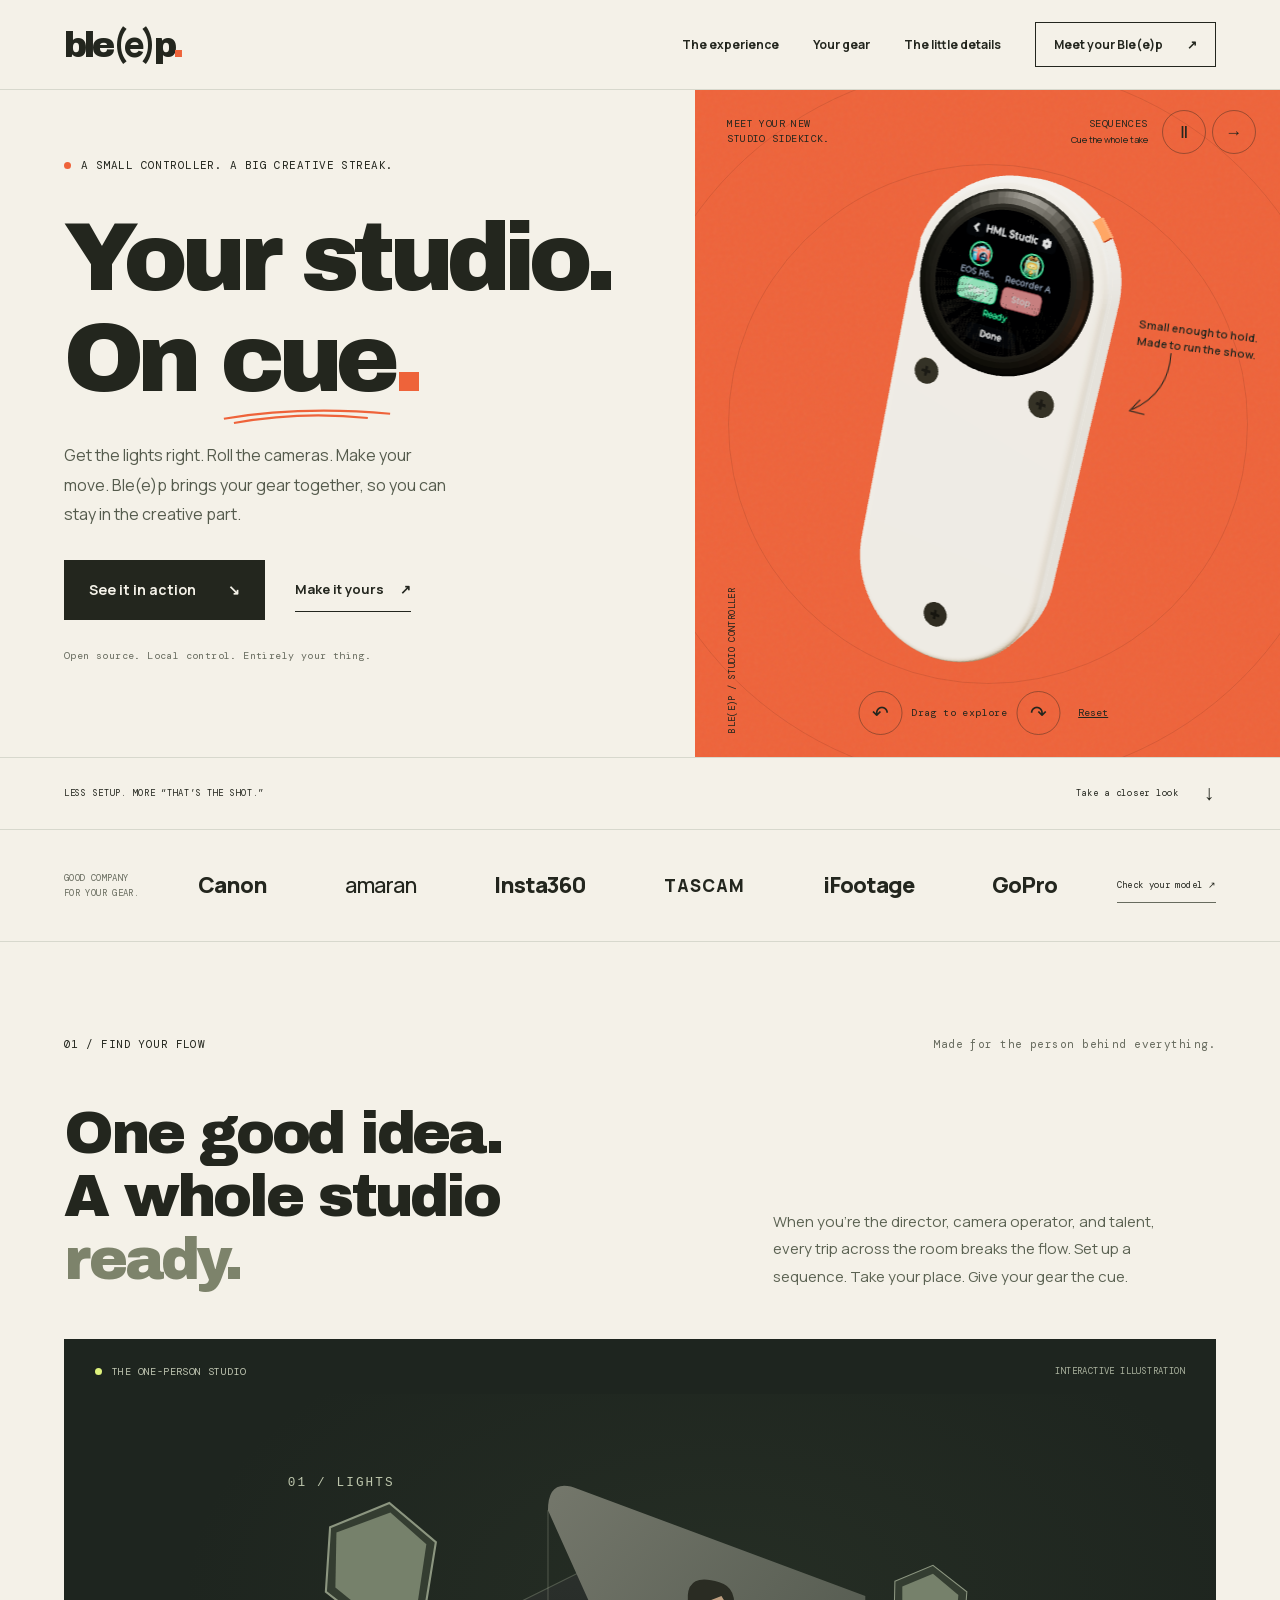
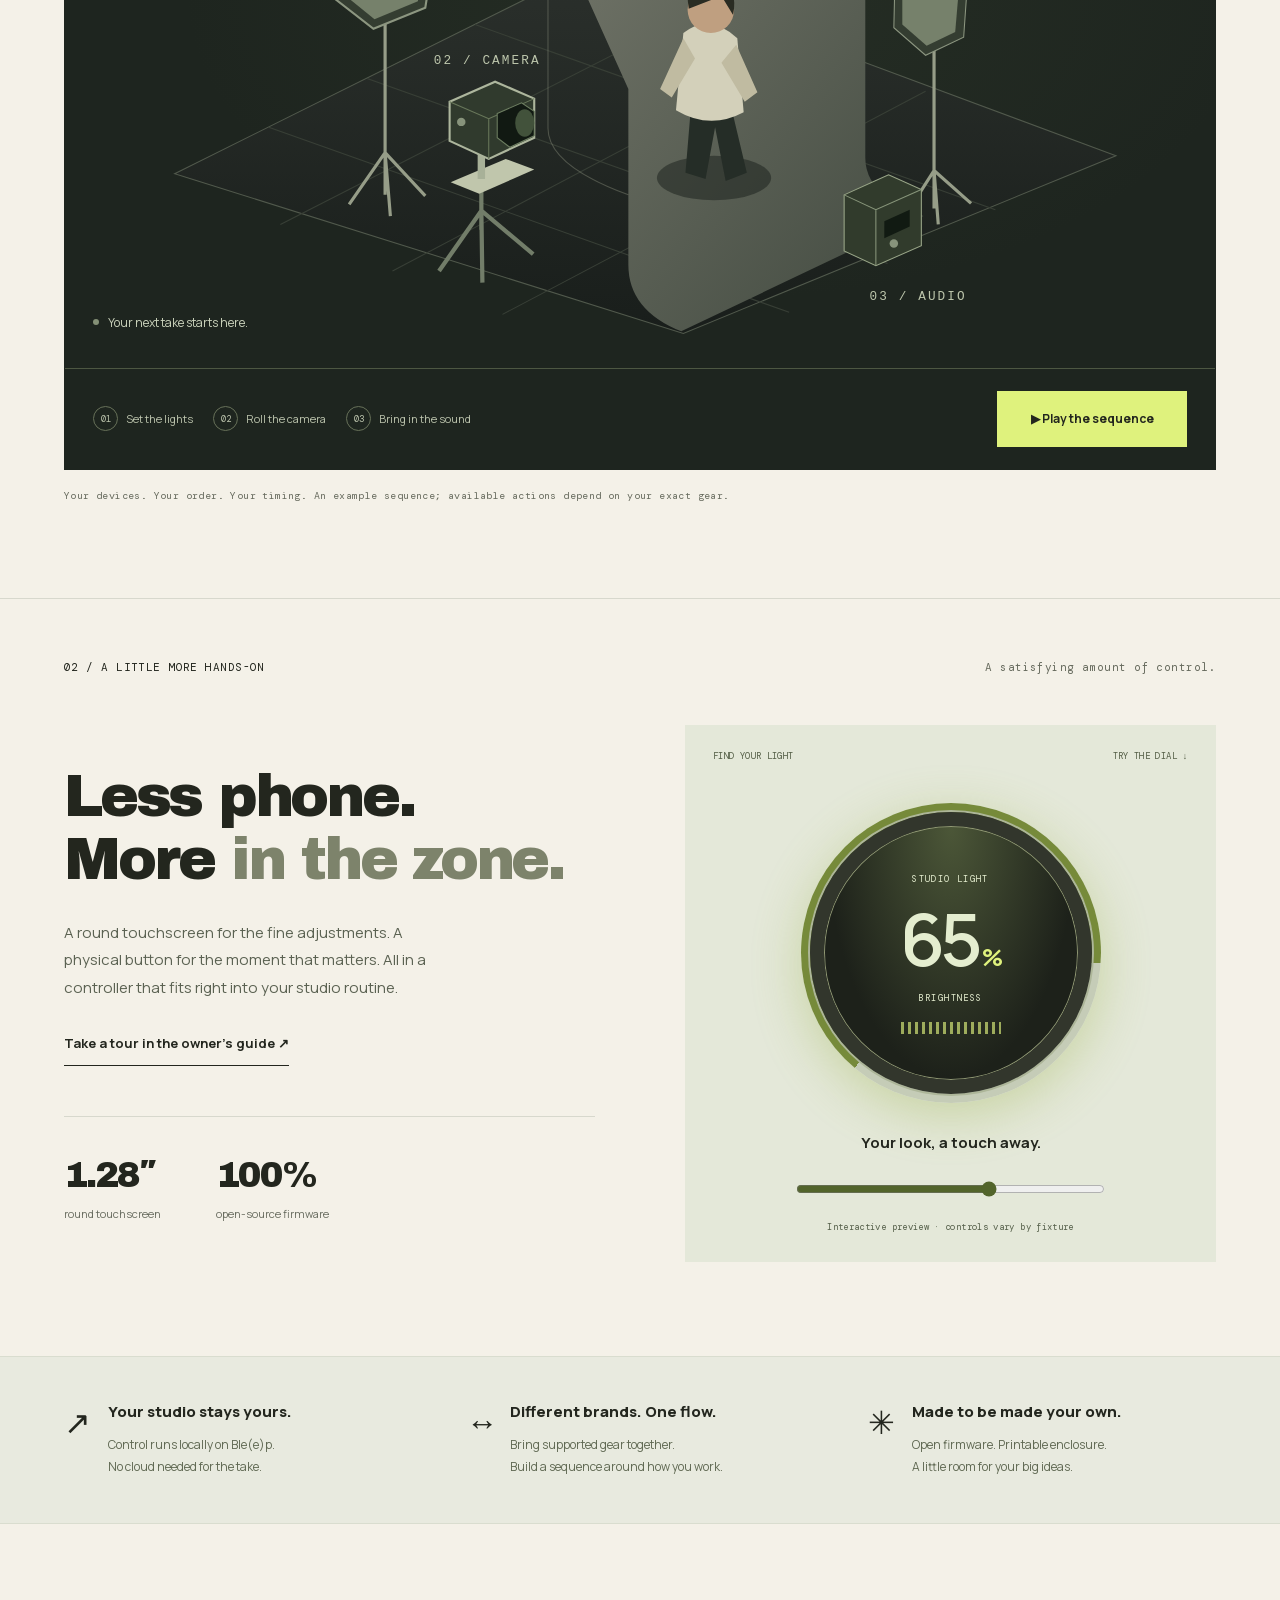
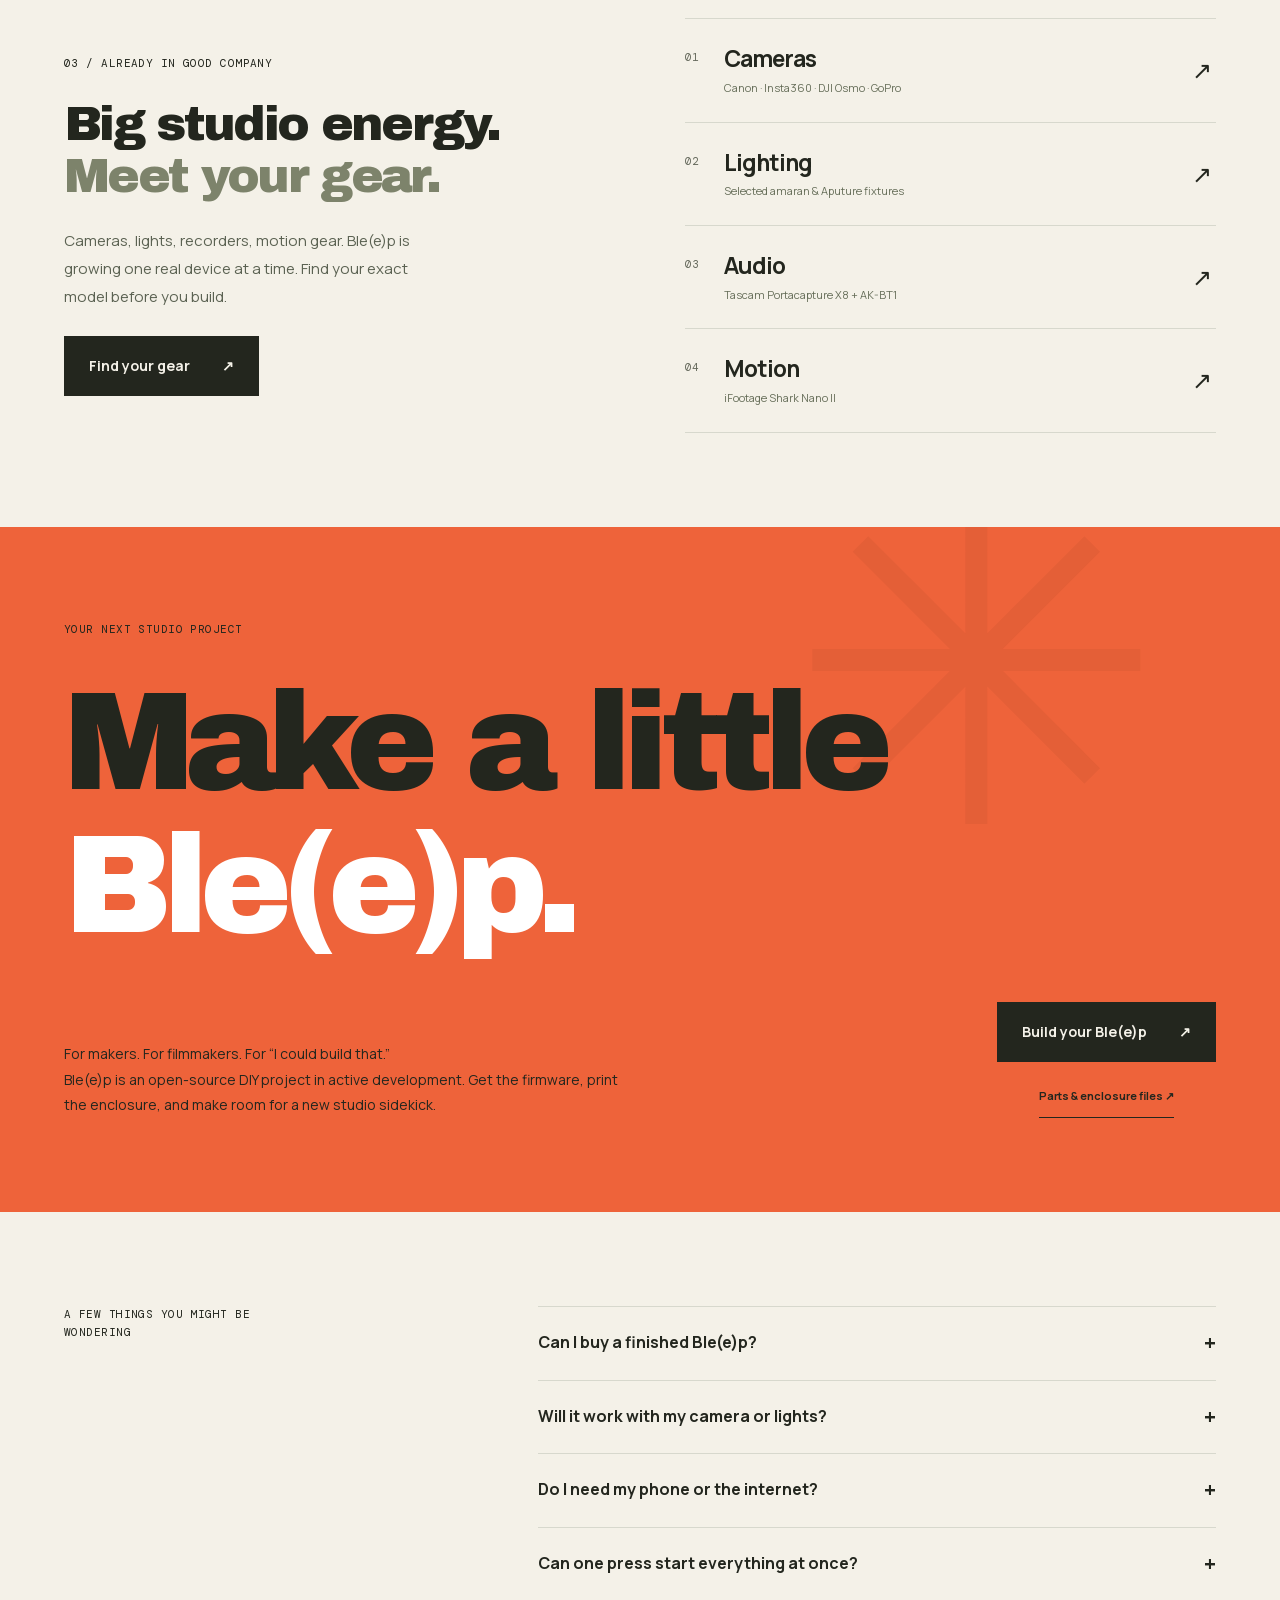
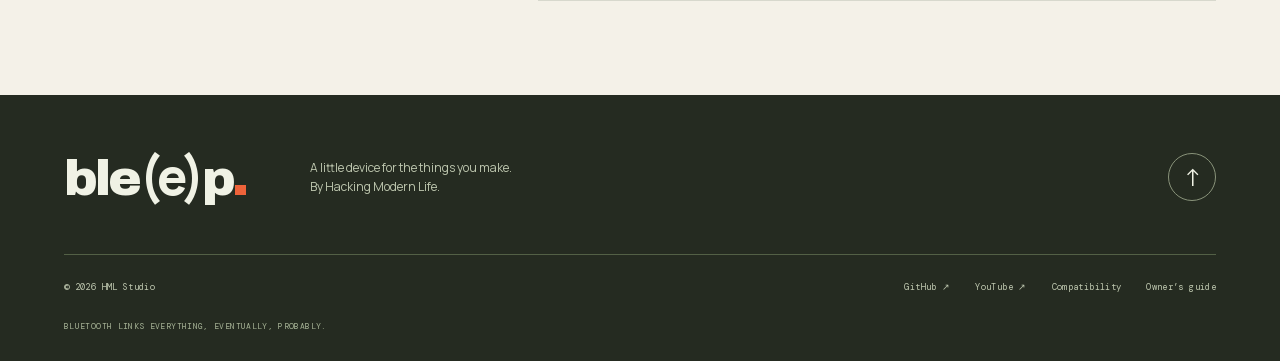
==== commit a22c92d2: "Fit website display to the raised CAD cover" ====
--- a/website/index.html
+++ b/website/index.html
@@ -23,7 +23,7 @@
     <link rel="icon" href="assets/favicon.svg" type="image/svg+xml" />
     <link rel="stylesheet" href="assets/fonts/fonts.css?v=20260906-1" />
     <link rel="stylesheet" href="styles.css?v=20260906-3" />
-    <script src="script.js?v=20260906-3" defer></script>
+    <script src="script.js?v=20260906-4" defer></script>
   </head>
   <body>
     <a class="skip-link" href="#main">Skip to content</a>
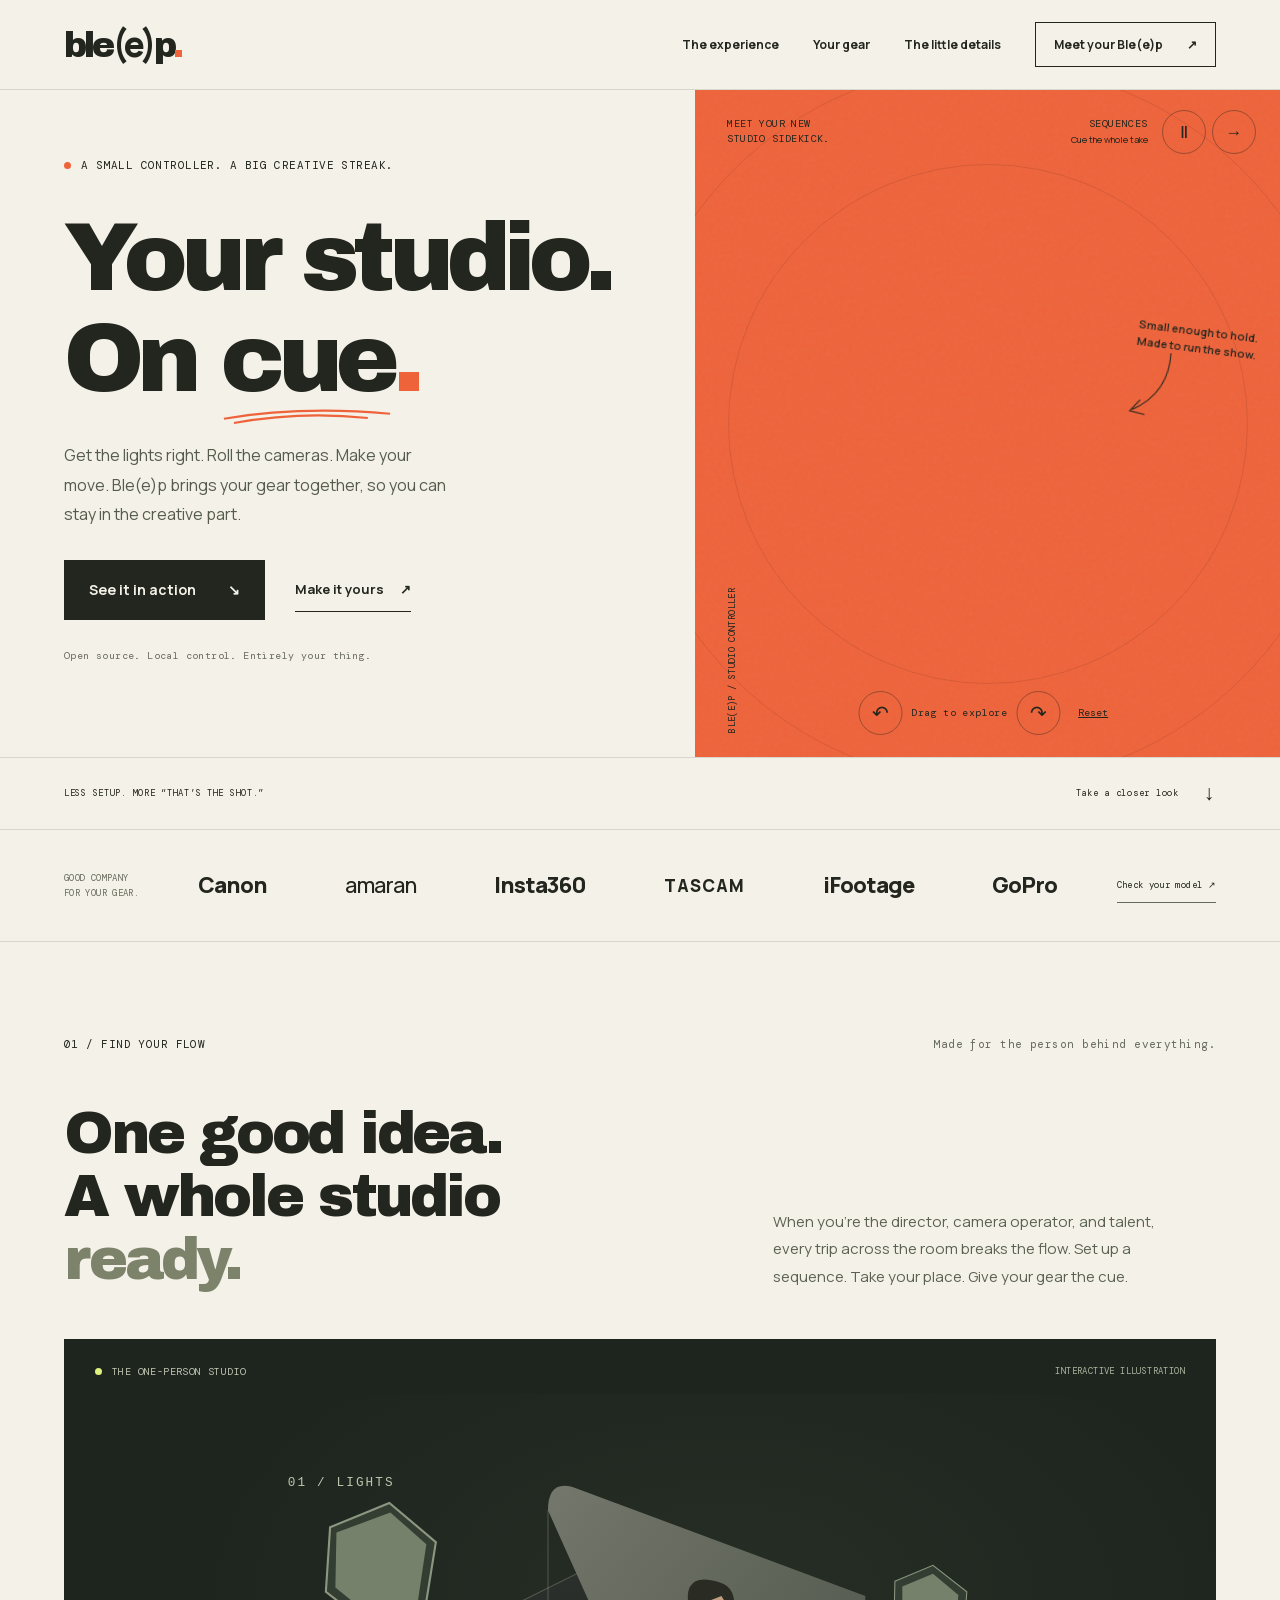
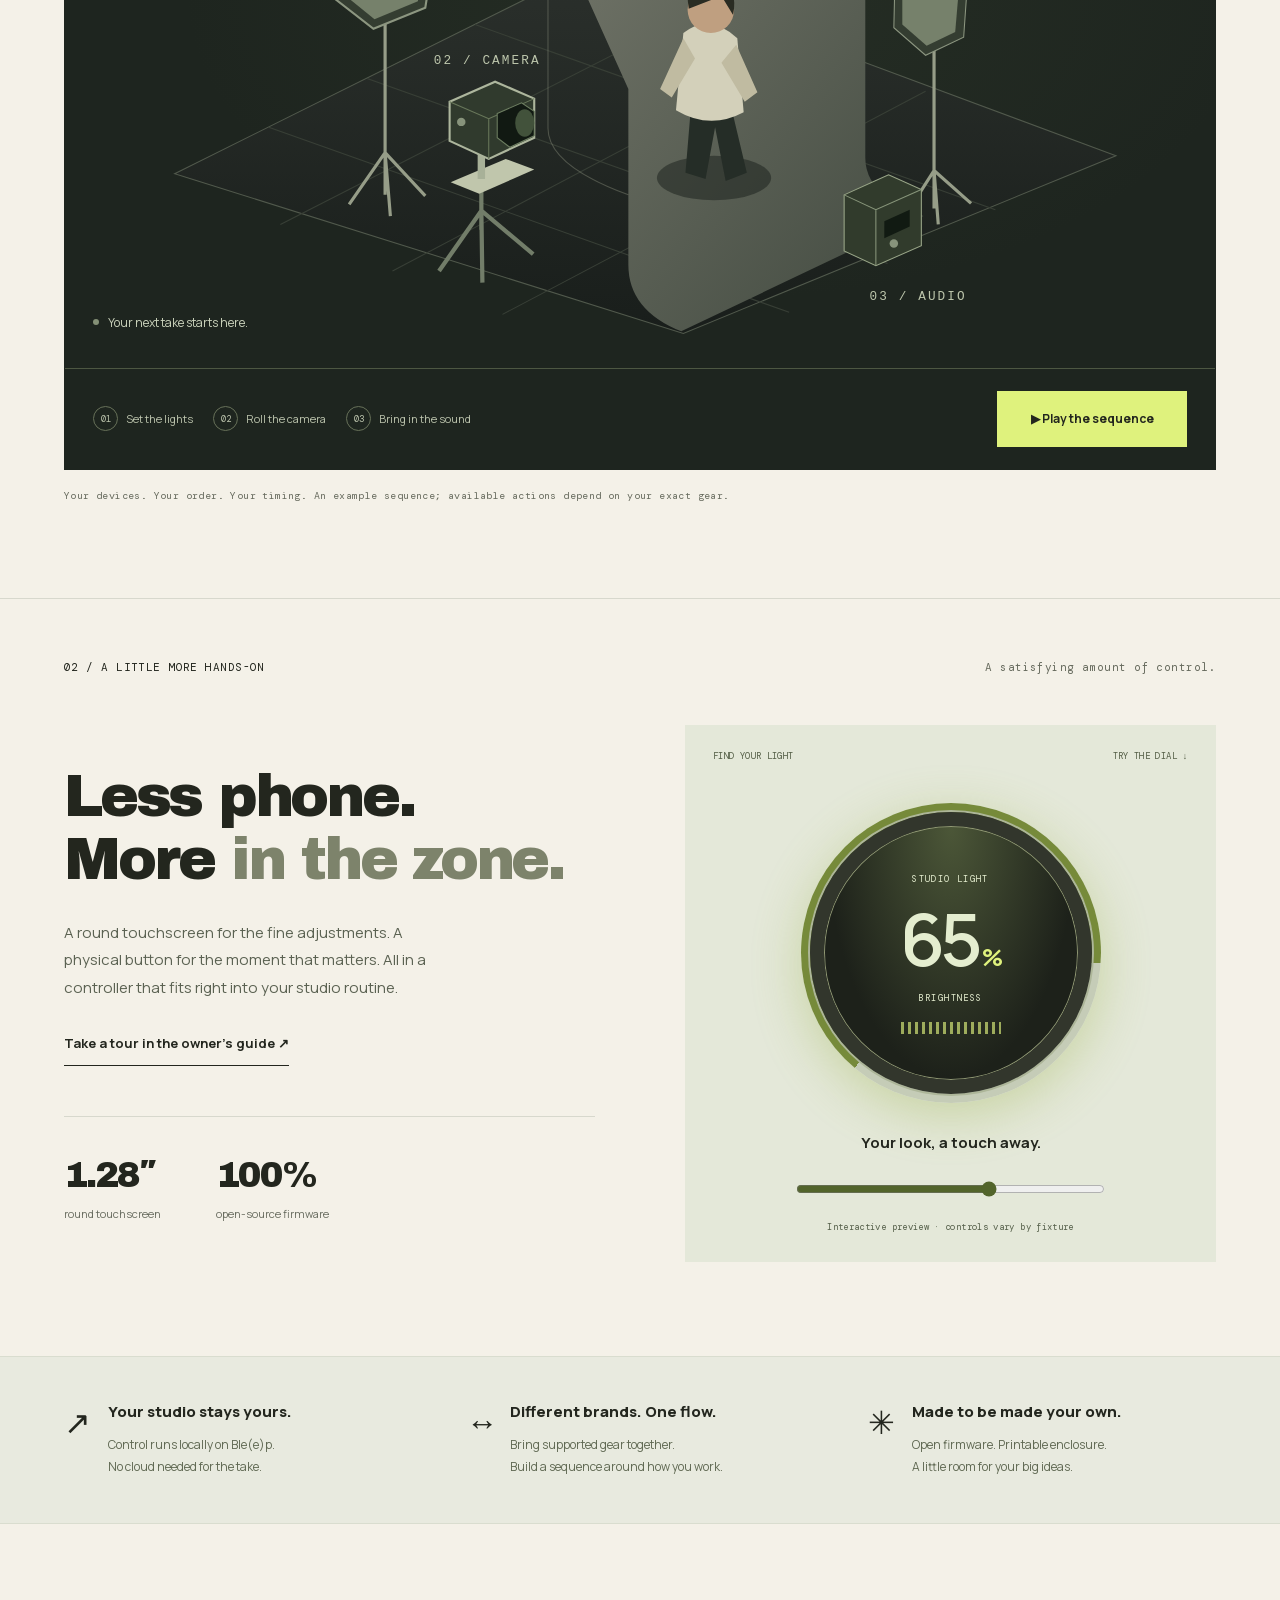
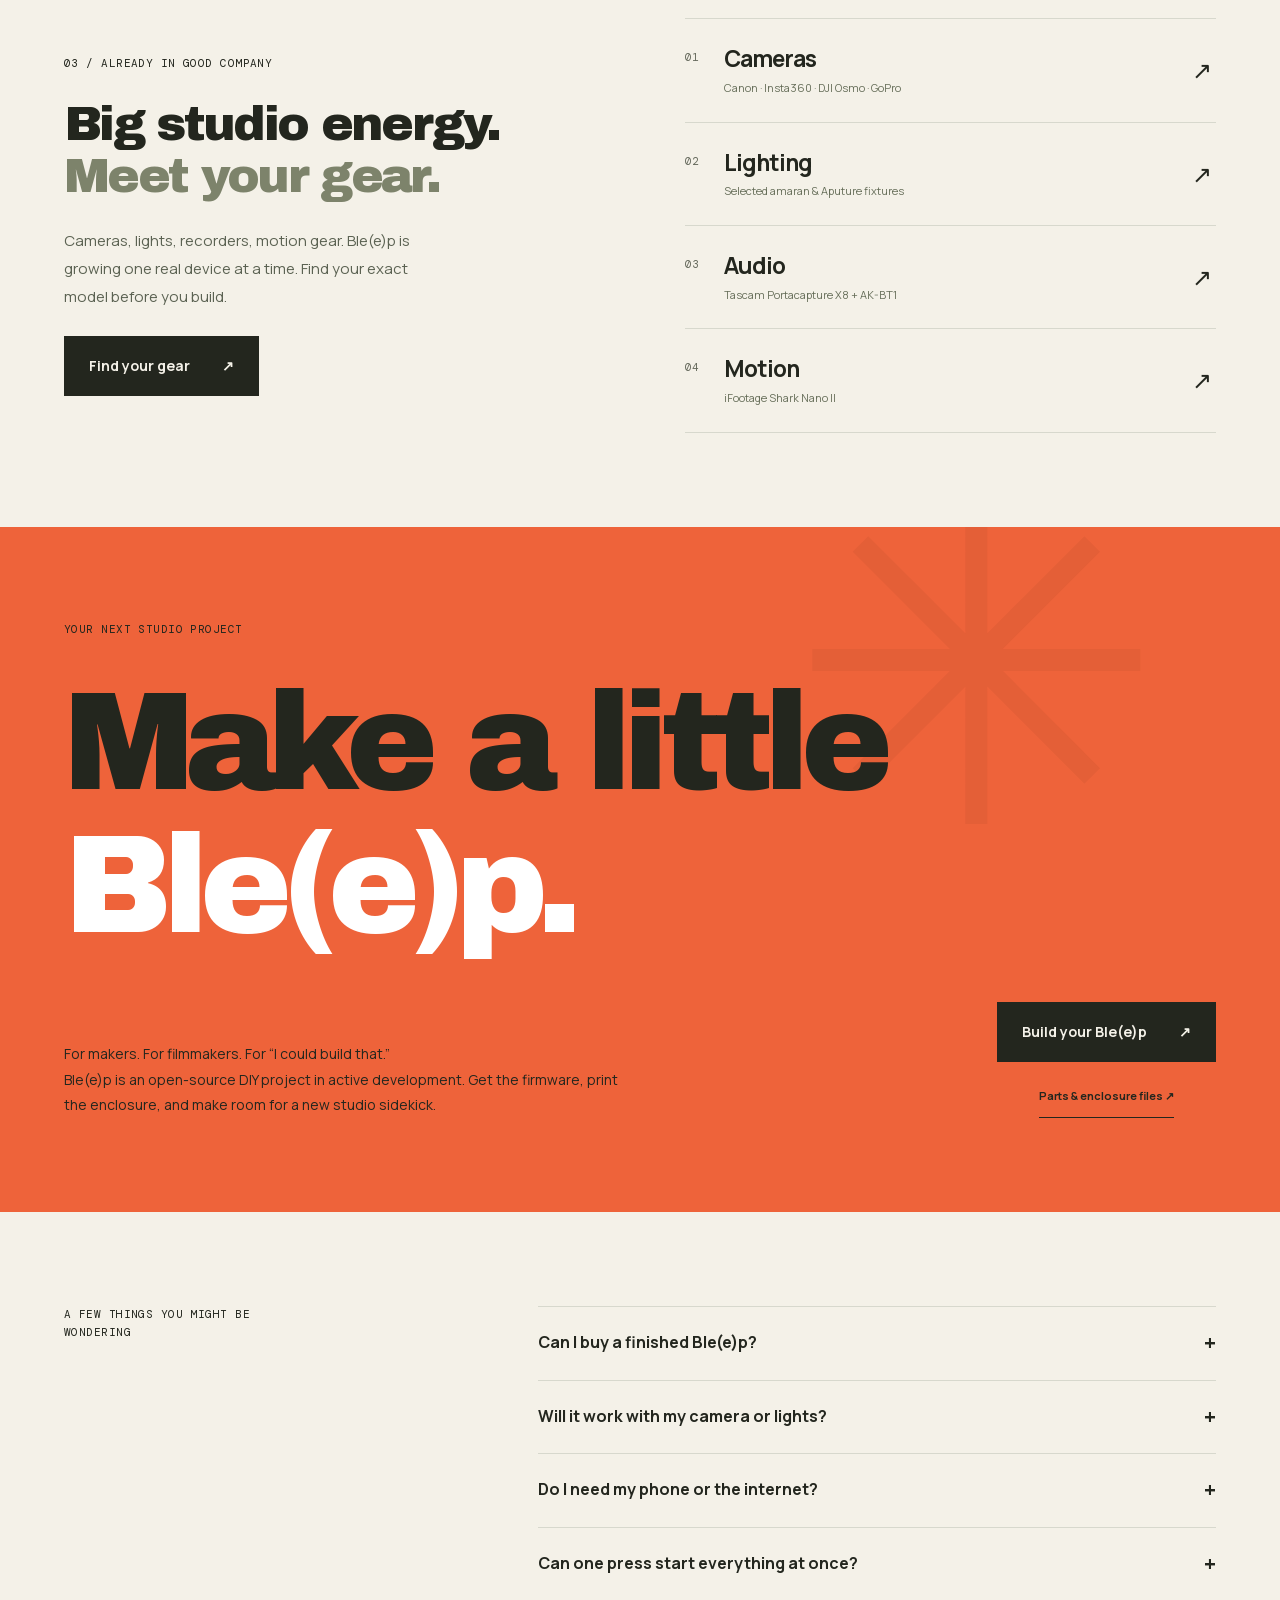
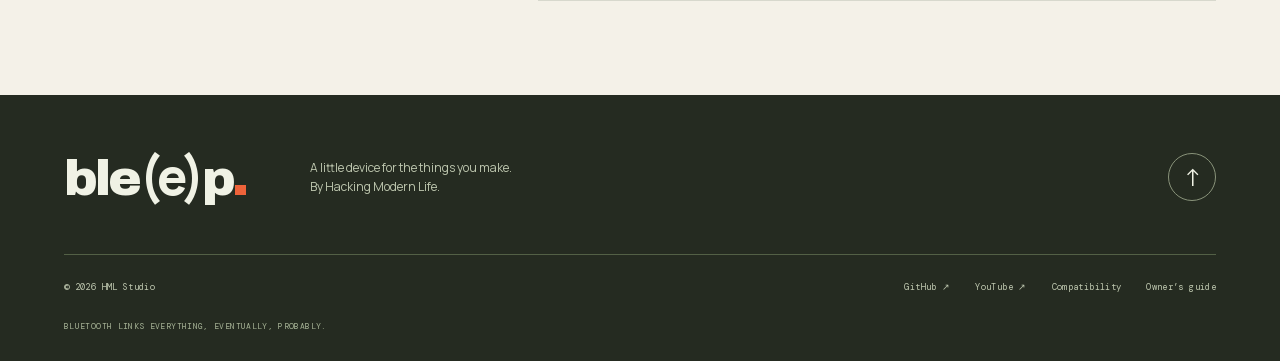
==== commit da609b10: "Merge display rotation artifact fix" ====
--- a/website/index.html
+++ b/website/index.html
@@ -23,7 +23,7 @@
     <link rel="icon" href="assets/favicon.svg" type="image/svg+xml" />
     <link rel="stylesheet" href="assets/fonts/fonts.css?v=20260906-1" />
     <link rel="stylesheet" href="styles.css?v=20260906-3" />
-    <script src="script.js?v=20260906-4" defer></script>
+    <script src="script.js?v=20260906-5" defer></script>
   </head>
   <body>
     <a class="skip-link" href="#main">Skip to content</a>
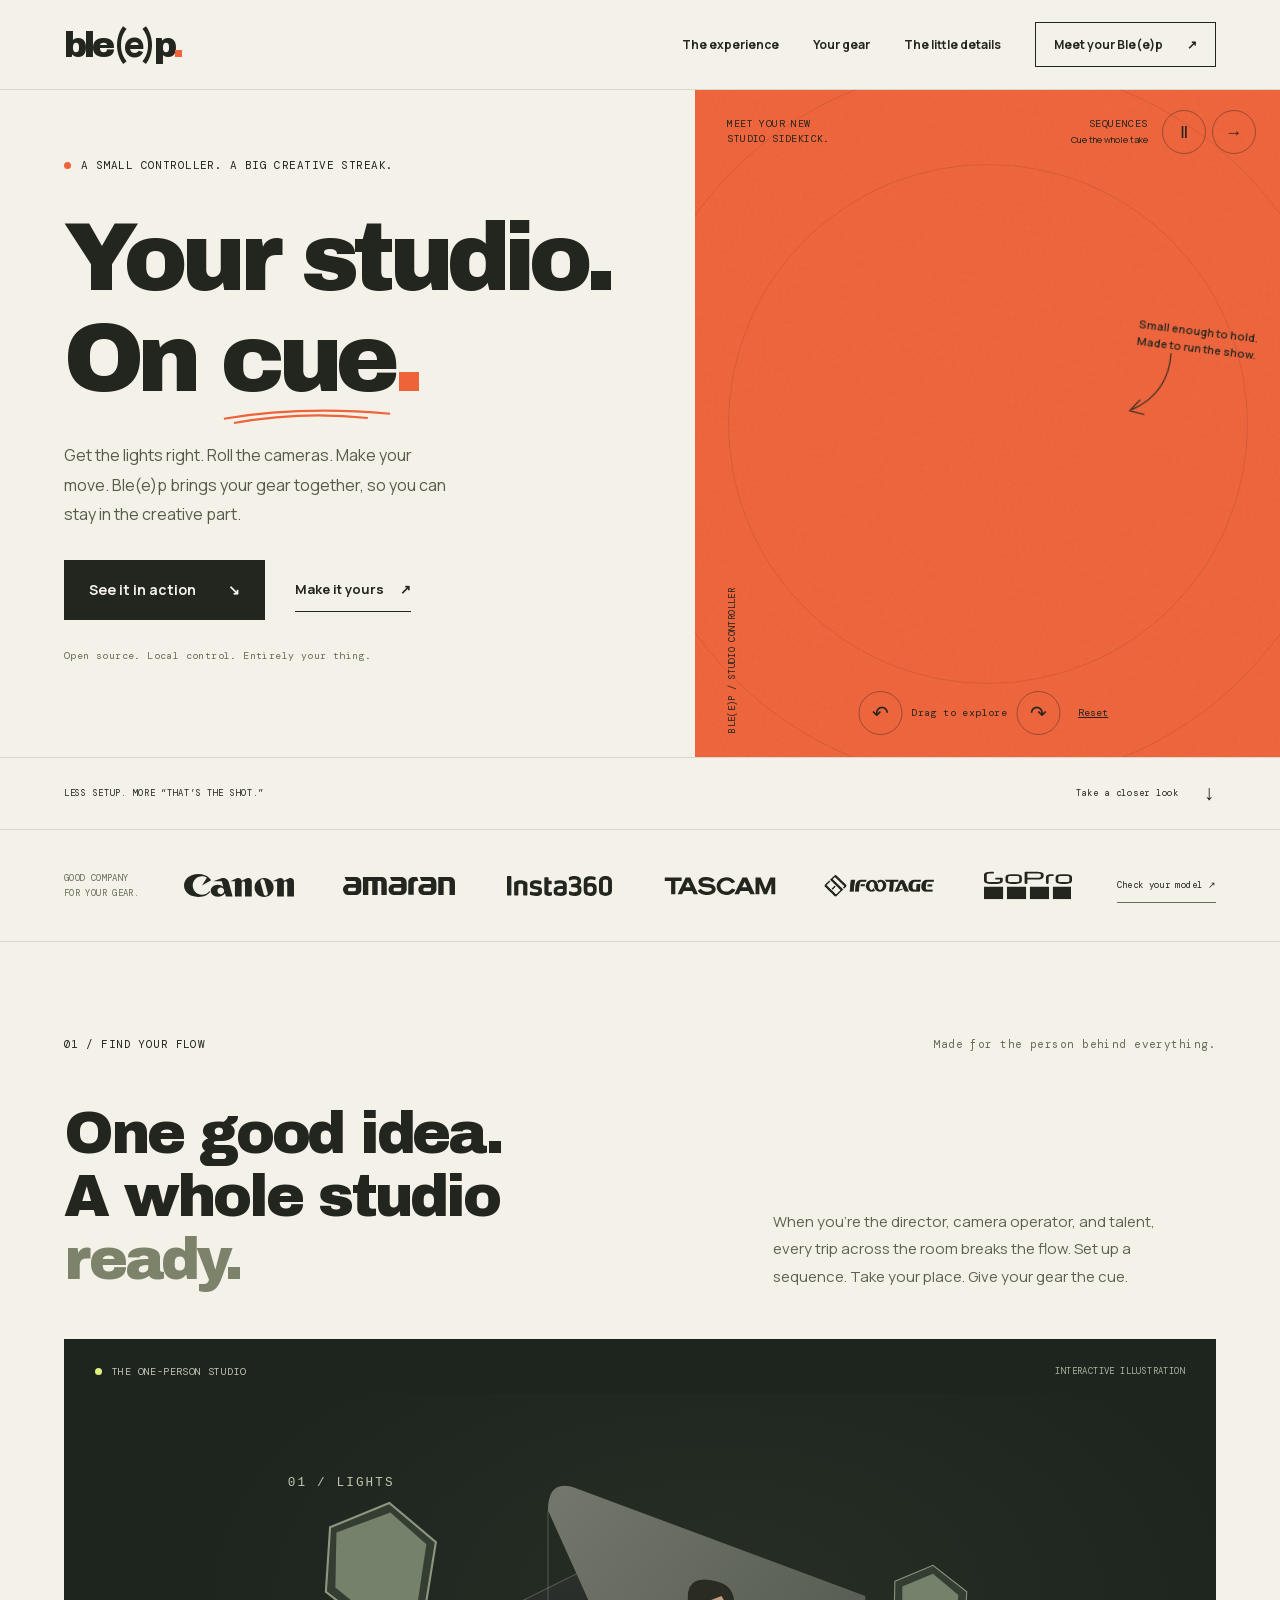
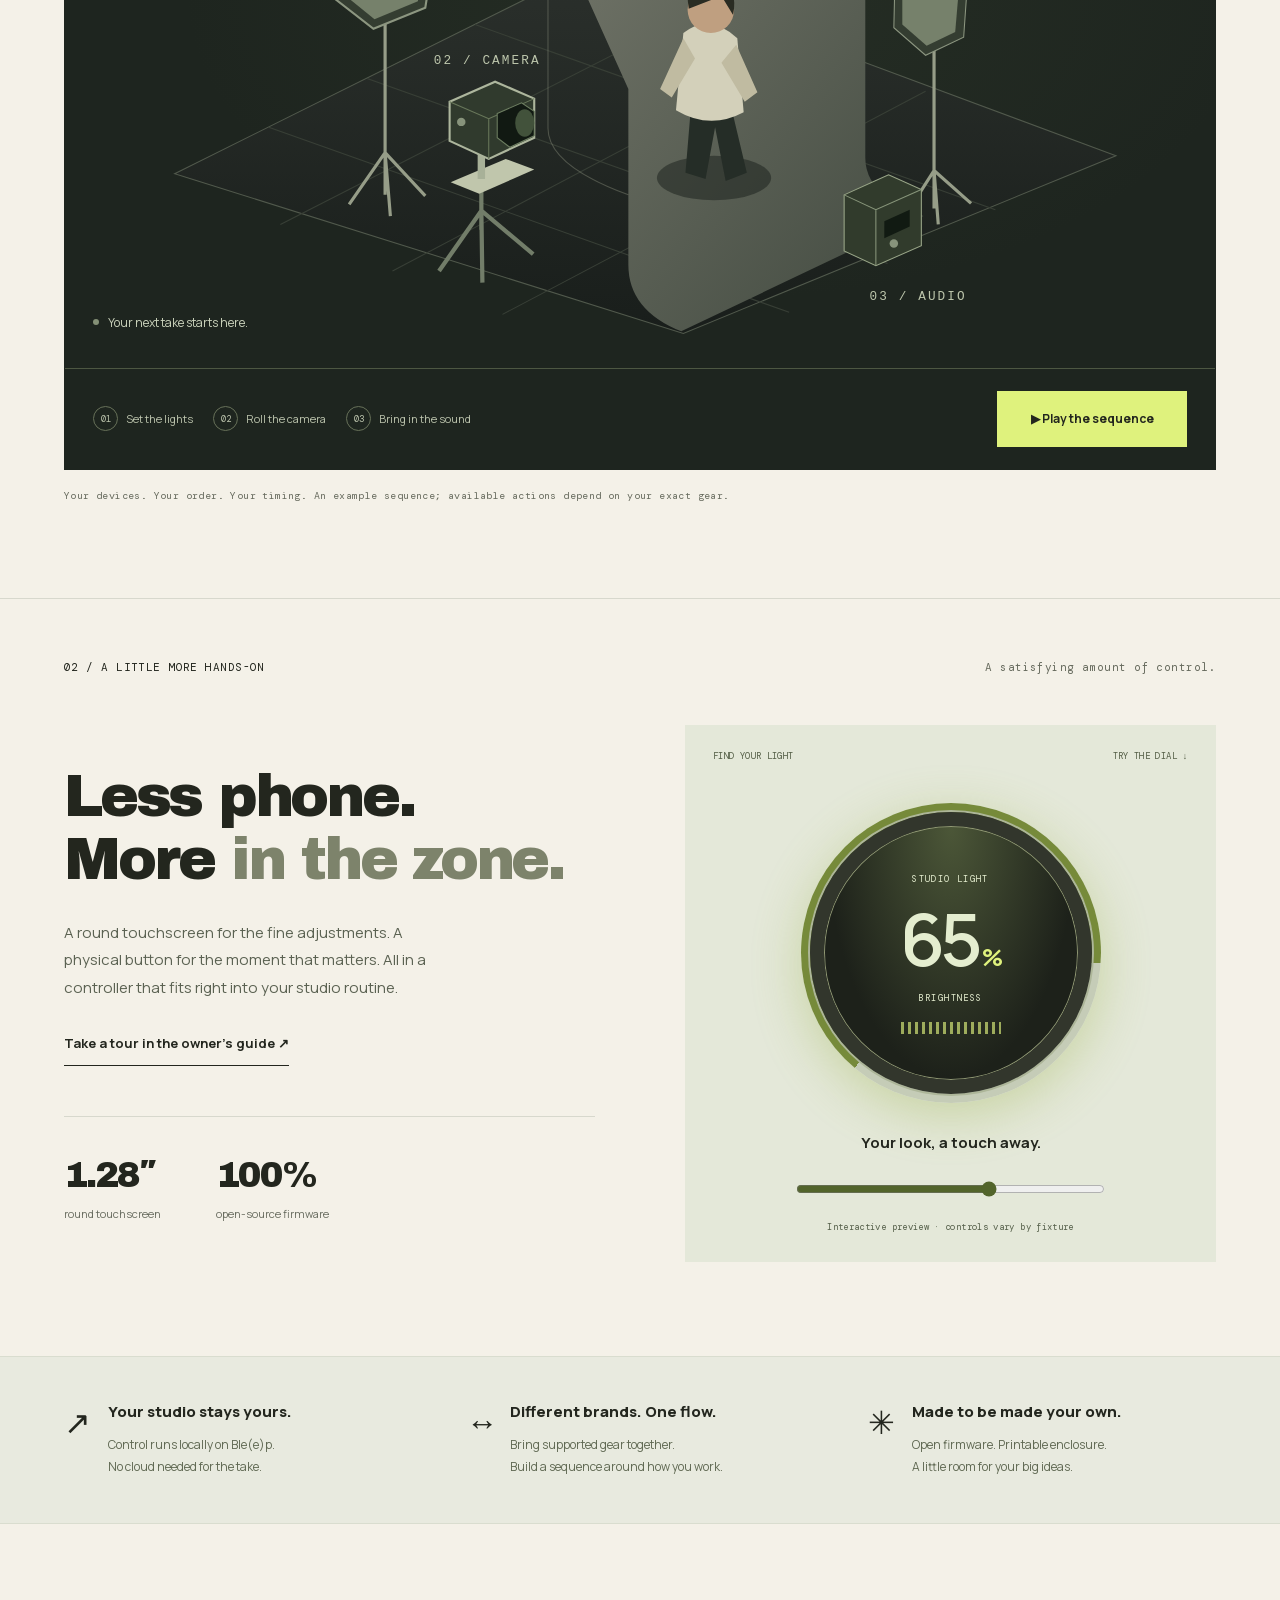
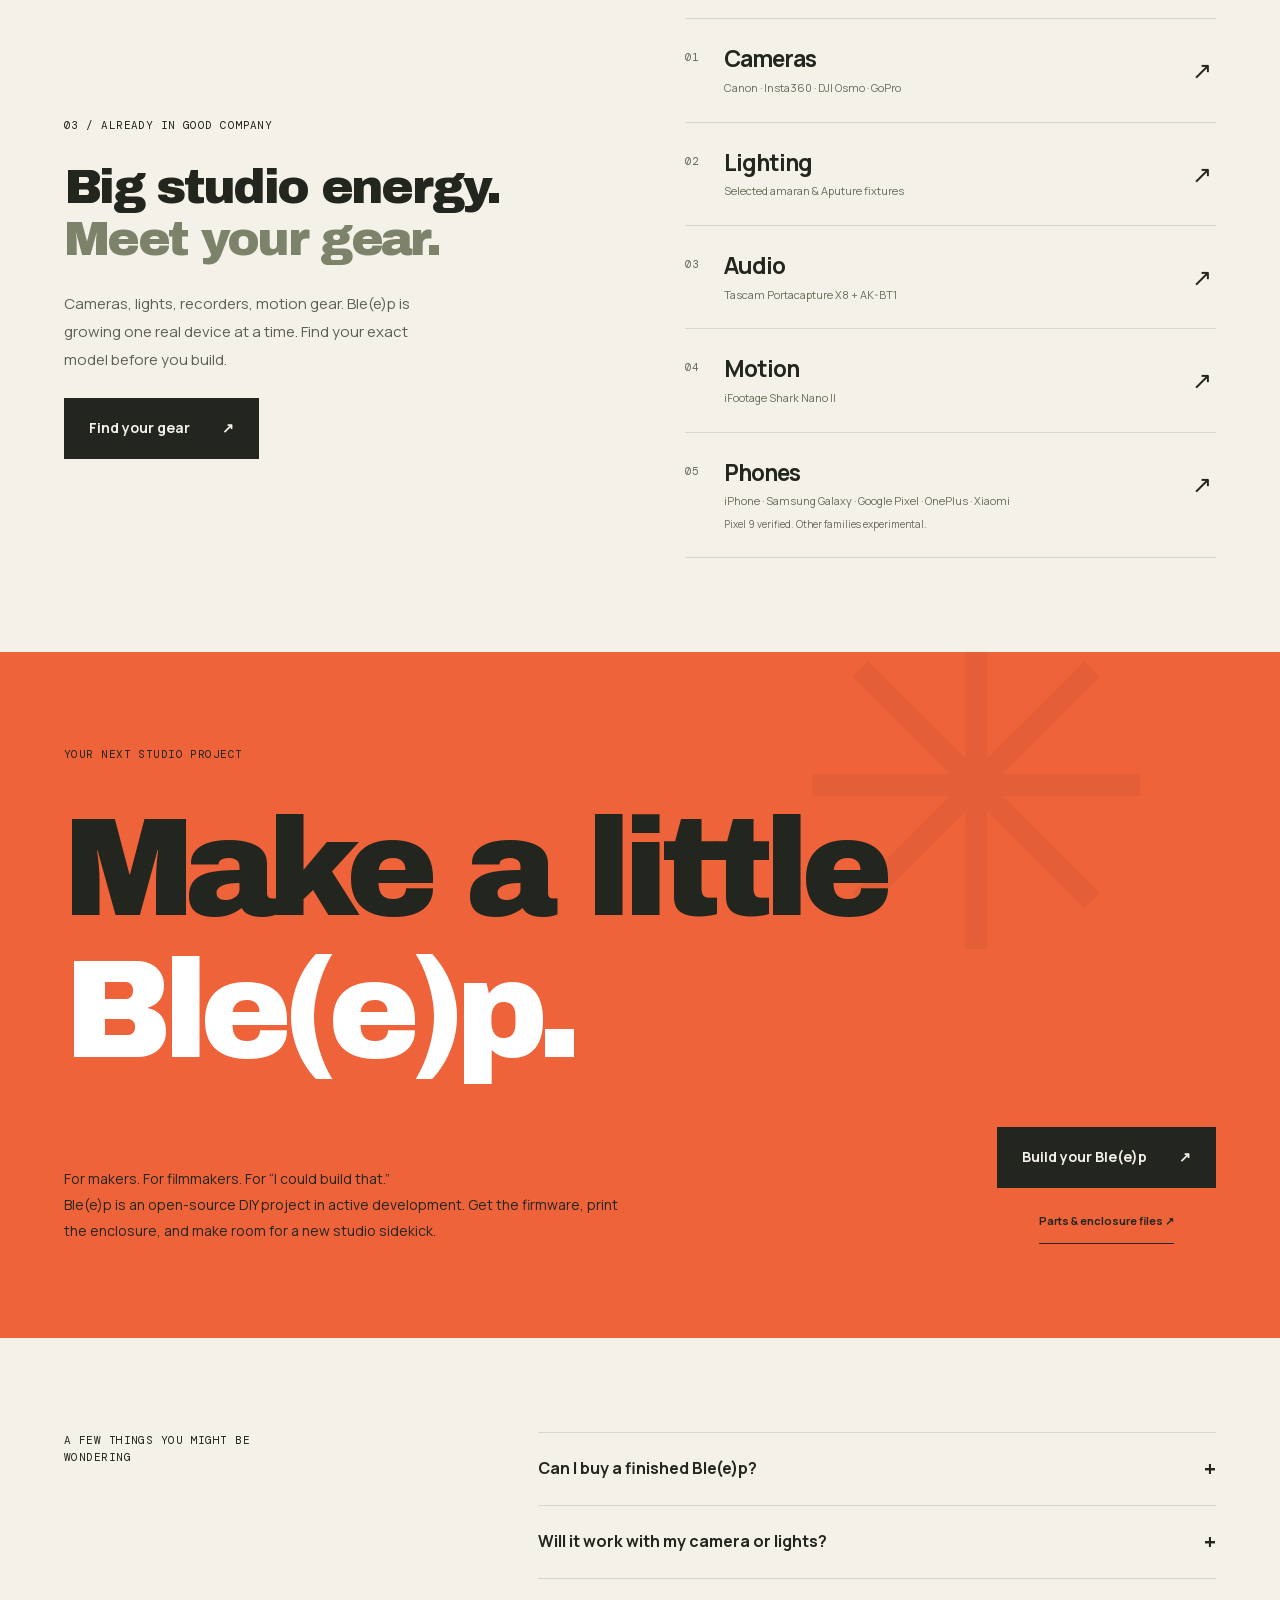
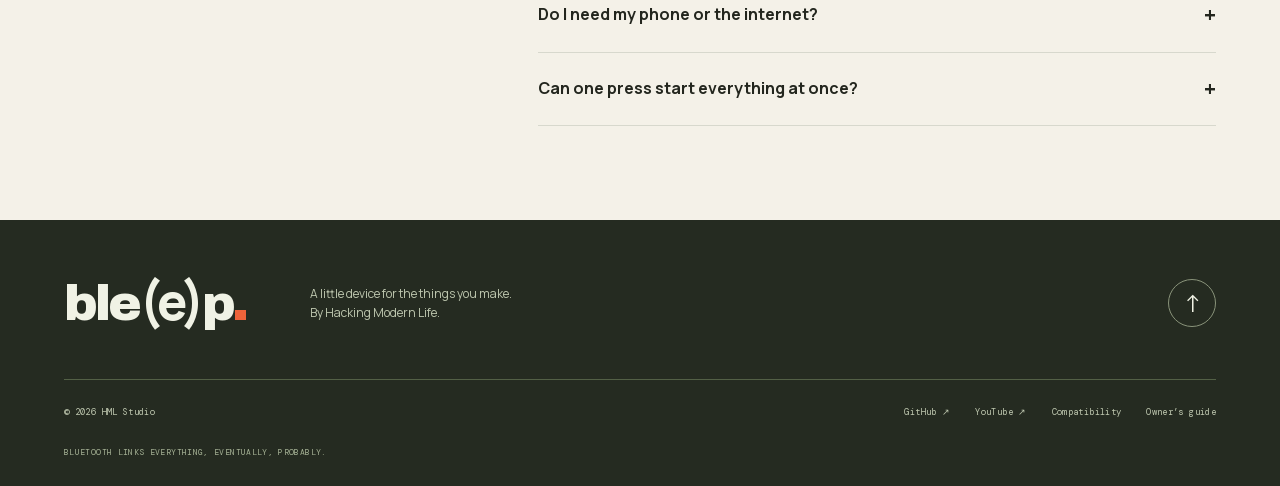
==== commit c69fcc3a: "Use authentic equipment logos and present phone camera families" ====
--- a/website/index.html
+++ b/website/index.html
@@ -22,7 +22,7 @@
     <title>Ble(e)p — Your studio. On cue.</title>
     <link rel="icon" href="assets/favicon.svg" type="image/svg+xml" />
     <link rel="stylesheet" href="assets/fonts/fonts.css?v=20260906-1" />
-    <link rel="stylesheet" href="styles.css?v=20260906-3" />
+    <link rel="stylesheet" href="styles.css?v=20260906-6" />
     <script src="script.js?v=20260906-5" defer></script>
   </head>
   <body>
@@ -162,10 +162,37 @@
         aria-label="Selected compatible equipment brands"
       >
         <p>GOOD COMPANY<br />FOR YOUR GEAR.</p>
-        <div>
-          <span>Canon</span><span class="brand-amaran">amaran</span
-          ><span>Insta360</span><span class="brand-tascam">TASCAM</span
-          ><span>iFootage</span><span>GoPro</span>
+        <div class="equipment-logos">
+          <span
+            class="equipment-logo logo-canon"
+            role="img"
+            aria-label="Canon"
+          ></span>
+          <span
+            class="equipment-logo logo-amaran"
+            role="img"
+            aria-label="amaran"
+          ></span>
+          <span
+            class="equipment-logo logo-insta360"
+            role="img"
+            aria-label="Insta360"
+          ></span>
+          <span
+            class="equipment-logo logo-tascam"
+            role="img"
+            aria-label="Tascam"
+          ></span>
+          <span
+            class="equipment-logo logo-ifootage"
+            role="img"
+            aria-label="iFootage"
+          ></span>
+          <span
+            class="equipment-logo logo-gopro"
+            role="img"
+            aria-label="GoPro"
+          ></span>
         </div>
         <a href="compatibility.html">Check your model ↗</a>
       </section>
@@ -507,6 +534,14 @@
             <h3>Motion</h3>
             <p>iFootage Shark Nano II</p>
             <b aria-hidden="true">↗</b></a
+          ><a href="compatibility.html#phones"
+            ><span>05</span>
+            <h3>Phones</h3>
+            <p>iPhone · Samsung Galaxy · Google Pixel · OnePlus · Xiaomi</p>
+            <p class="gear-phone-note">
+              Pixel 9 verified. Other families experimental.
+            </p>
+            <b aria-hidden="true">↗</b></a
           >
         </div>
       </section>
--- a/website/styles.css
+++ b/website/styles.css
@@ -494,6 +494,7 @@
 }
 .brand-strip > div {
   display: flex;
+  min-width: 0;
   align-items: center;
   justify-content: space-around;
   flex: 1;
@@ -502,12 +503,40 @@
   font-size: 22px;
   letter-spacing: -1px;
 }
-.brand-strip .brand-amaran {
-  font-weight: 500;
-}
-.brand-strip .brand-tascam {
-  font-size: 17px;
-  letter-spacing: 1px;
+.equipment-logo {
+  display: block;
+  width: 112px;
+  height: 30px;
+  flex: 0 1 112px;
+  background: var(--ink);
+  mask: var(--logo) center / contain no-repeat;
+  -webkit-mask: var(--logo) center / contain no-repeat;
+}
+.logo-canon {
+  --logo: url("assets/brands/canon.svg");
+}
+.logo-amaran {
+  --logo: url("assets/brands/amaran.svg");
+}
+.logo-insta360 {
+  --logo: url("assets/brands/insta360.svg");
+}
+.logo-tascam {
+  --logo: url("assets/brands/tascam.svg");
+}
+.logo-ifootage {
+  --logo: url("assets/brands/ifootage.png");
+}
+.logo-gopro {
+  --logo: url("assets/brands/gopro.svg");
+  width: 88px;
+  flex-basis: 88px;
+}
+@media (forced-colors: active) {
+  .equipment-logo {
+    background: CanvasText;
+    forced-color-adjust: none;
+  }
 }
 .brand-strip > a {
   font-size: 9px;
@@ -1495,8 +1524,13 @@
     gap: 18px 24px;
     font-size: 21px;
   }
-  .brand-strip .brand-tascam {
-    font-size: 15px;
+  .equipment-logo {
+    width: min(100%, 112px);
+    height: 26px;
+    justify-self: center;
+  }
+  .logo-gopro {
+    width: 80px;
   }
   .section {
     padding: 60px var(--pad);
@@ -1985,3 +2019,101 @@
     font-size: 7px;
   }
 }
+
+/* Phone families share the existing volume-key shutter path. */
+.gear-list .gear-phone-note {
+  color: var(--muted);
+  font-size: 10px;
+}
+.phone-section {
+  border-bottom: 1px solid var(--line);
+  scroll-margin-top: 100px;
+}
+.phone-heading {
+  display: grid;
+  grid-template-columns: 1fr 1fr;
+  gap: 60px;
+  align-items: end;
+  margin: 30px 0 40px;
+}
+.phone-heading h2 {
+  font-size: clamp(36px, 4.7vw, 66px);
+}
+.phone-heading p,
+.phone-boundary {
+  color: var(--muted);
+  line-height: 1.8;
+  font-size: 14px;
+}
+.phone-families {
+  display: grid;
+  grid-template-columns: repeat(5, minmax(0, 1fr));
+  border-top: 1px solid var(--line);
+  border-bottom: 1px solid var(--line);
+}
+.phone-family {
+  padding: 26px 20px;
+  border-right: 1px solid var(--line);
+}
+.phone-family:first-child {
+  padding-left: 0;
+}
+.phone-family:last-child {
+  border-right: 0;
+}
+.phone-family h3 {
+  font-size: 23px;
+  letter-spacing: -0.8px;
+  margin: 20px 0 12px;
+}
+.phone-family p {
+  color: var(--muted);
+  font-size: 12px;
+  line-height: 1.7;
+}
+.phone-family a {
+  display: inline-block;
+  font-size: 11px;
+  text-decoration: underline;
+  text-underline-offset: 4px;
+  margin-top: 20px;
+}
+.phone-boundary {
+  max-width: 880px;
+  margin-top: 24px;
+}
+@media (max-width: 1000px) {
+  .phone-families {
+    grid-template-columns: repeat(3, minmax(0, 1fr));
+  }
+  .phone-family {
+    padding: 24px 18px;
+    border-bottom: 1px solid var(--line);
+  }
+  .phone-family:first-child {
+    padding-left: 18px;
+  }
+  .phone-family:nth-child(3) {
+    border-right: 0;
+  }
+}
+@media (max-width: 600px) {
+  .phone-heading {
+    grid-template-columns: 1fr;
+    gap: 24px;
+  }
+  .phone-families {
+    grid-template-columns: 1fr;
+  }
+  .phone-family,
+  .phone-family:first-child {
+    padding: 24px 0;
+    border-right: 0;
+  }
+  .phone-family:last-child {
+    border-bottom: 0;
+  }
+  .phone-family h3 {
+    margin-top: 12px;
+  }
+}
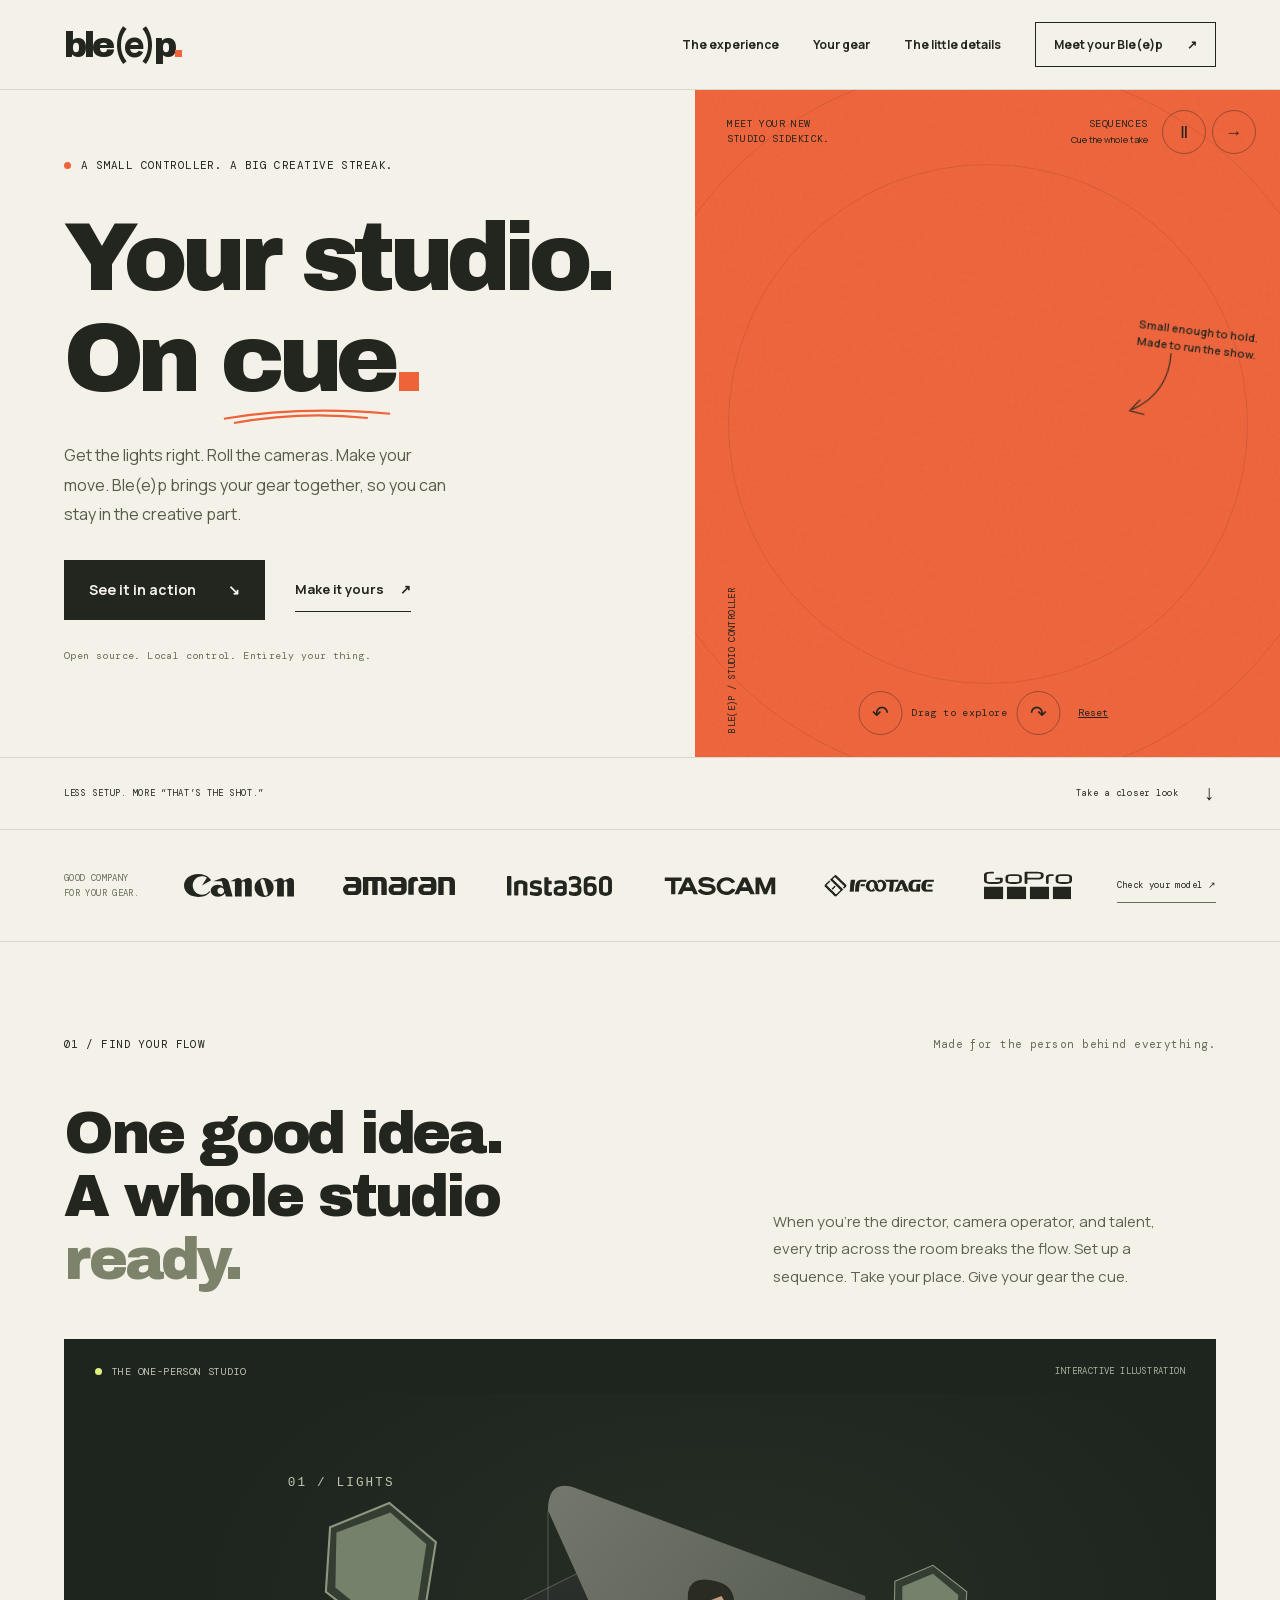
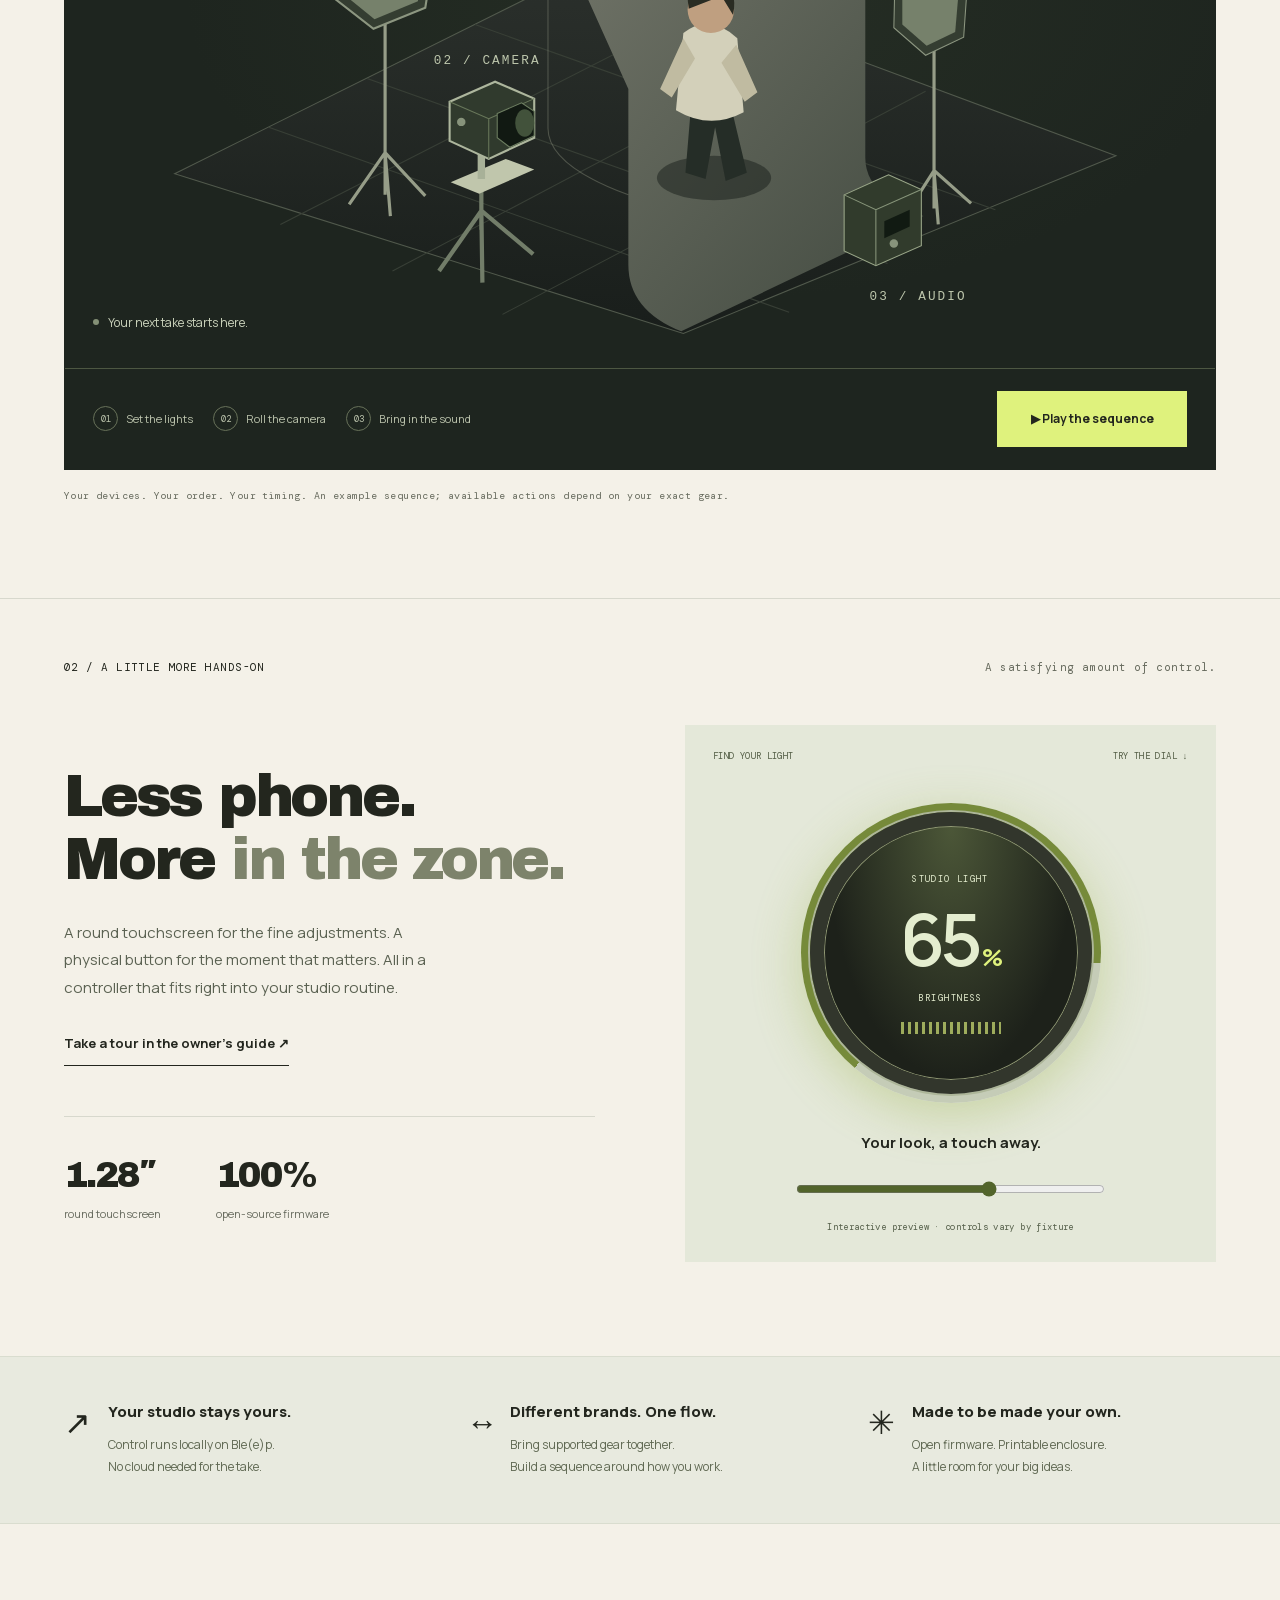
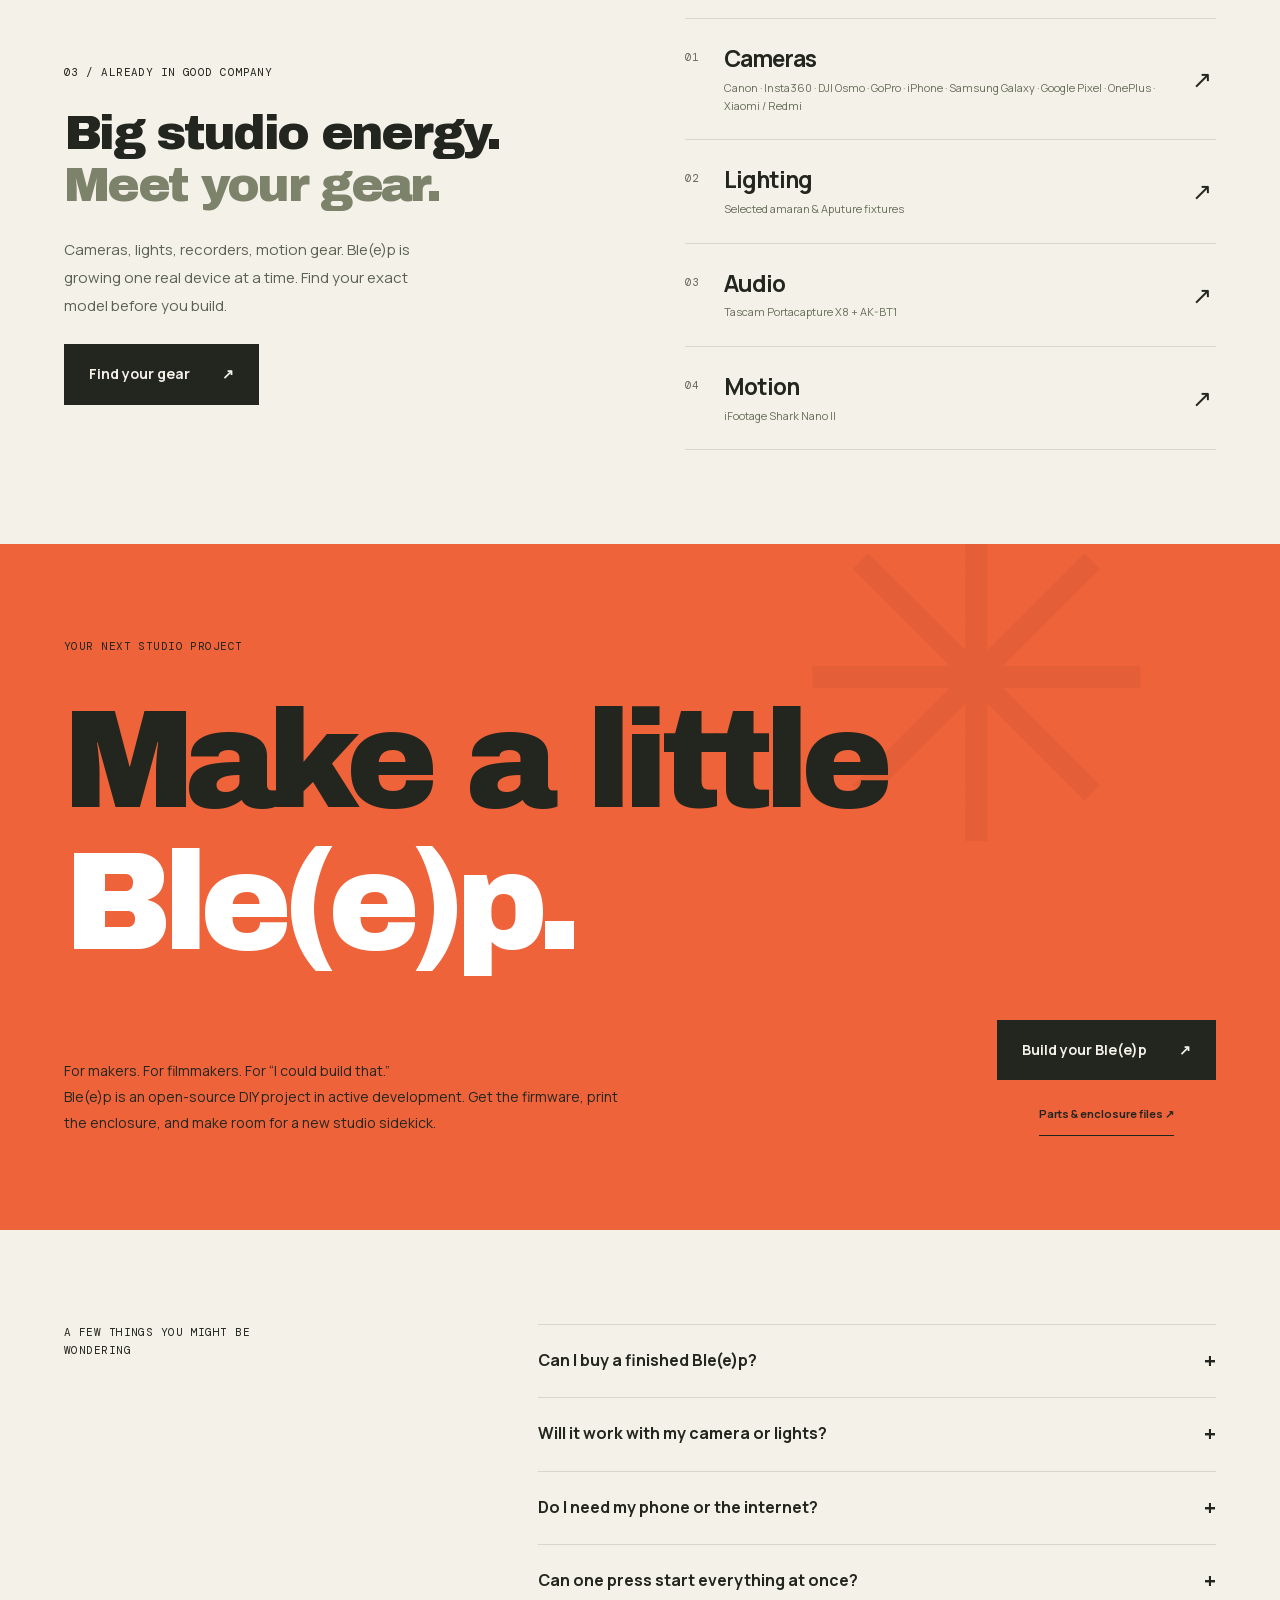
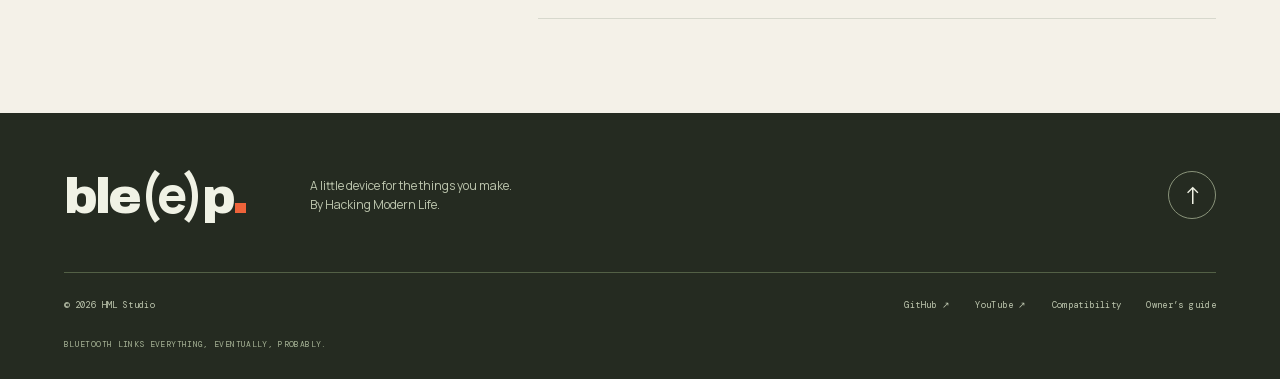
==== commit 9da06466: "Merge phone camera category correction" ====
--- a/website/index.html
+++ b/website/index.html
@@ -22,7 +22,7 @@
     <title>Ble(e)p — Your studio. On cue.</title>
     <link rel="icon" href="assets/favicon.svg" type="image/svg+xml" />
     <link rel="stylesheet" href="assets/fonts/fonts.css?v=20260906-1" />
-    <link rel="stylesheet" href="styles.css?v=20260906-6" />
+    <link rel="stylesheet" href="styles.css?v=20260906-7" />
     <script src="script.js?v=20260906-5" defer></script>
   </head>
   <body>
@@ -517,7 +517,10 @@
           <a href="compatibility.html"
             ><span>01</span>
             <h3>Cameras</h3>
-            <p>Canon · Insta360 · DJI Osmo · GoPro</p>
+            <p>
+              Canon · Insta360 · DJI Osmo · GoPro · iPhone · Samsung Galaxy ·
+              Google Pixel · OnePlus · Xiaomi / Redmi
+            </p>
             <b aria-hidden="true">↗</b></a
           ><a href="compatibility.html"
             ><span>02</span>
@@ -533,14 +536,6 @@
             ><span>04</span>
             <h3>Motion</h3>
             <p>iFootage Shark Nano II</p>
-            <b aria-hidden="true">↗</b></a
-          ><a href="compatibility.html#phones"
-            ><span>05</span>
-            <h3>Phones</h3>
-            <p>iPhone · Samsung Galaxy · Google Pixel · OnePlus · Xiaomi</p>
-            <p class="gear-phone-note">
-              Pixel 9 verified. Other families experimental.
-            </p>
             <b aria-hidden="true">↗</b></a
           >
         </div>
--- a/website/styles.css
+++ b/website/styles.css
@@ -2019,101 +2019,3 @@
     font-size: 7px;
   }
 }
-
-/* Phone families share the existing volume-key shutter path. */
-.gear-list .gear-phone-note {
-  color: var(--muted);
-  font-size: 10px;
-}
-.phone-section {
-  border-bottom: 1px solid var(--line);
-  scroll-margin-top: 100px;
-}
-.phone-heading {
-  display: grid;
-  grid-template-columns: 1fr 1fr;
-  gap: 60px;
-  align-items: end;
-  margin: 30px 0 40px;
-}
-.phone-heading h2 {
-  font-size: clamp(36px, 4.7vw, 66px);
-}
-.phone-heading p,
-.phone-boundary {
-  color: var(--muted);
-  line-height: 1.8;
-  font-size: 14px;
-}
-.phone-families {
-  display: grid;
-  grid-template-columns: repeat(5, minmax(0, 1fr));
-  border-top: 1px solid var(--line);
-  border-bottom: 1px solid var(--line);
-}
-.phone-family {
-  padding: 26px 20px;
-  border-right: 1px solid var(--line);
-}
-.phone-family:first-child {
-  padding-left: 0;
-}
-.phone-family:last-child {
-  border-right: 0;
-}
-.phone-family h3 {
-  font-size: 23px;
-  letter-spacing: -0.8px;
-  margin: 20px 0 12px;
-}
-.phone-family p {
-  color: var(--muted);
-  font-size: 12px;
-  line-height: 1.7;
-}
-.phone-family a {
-  display: inline-block;
-  font-size: 11px;
-  text-decoration: underline;
-  text-underline-offset: 4px;
-  margin-top: 20px;
-}
-.phone-boundary {
-  max-width: 880px;
-  margin-top: 24px;
-}
-@media (max-width: 1000px) {
-  .phone-families {
-    grid-template-columns: repeat(3, minmax(0, 1fr));
-  }
-  .phone-family {
-    padding: 24px 18px;
-    border-bottom: 1px solid var(--line);
-  }
-  .phone-family:first-child {
-    padding-left: 18px;
-  }
-  .phone-family:nth-child(3) {
-    border-right: 0;
-  }
-}
-@media (max-width: 600px) {
-  .phone-heading {
-    grid-template-columns: 1fr;
-    gap: 24px;
-  }
-  .phone-families {
-    grid-template-columns: 1fr;
-  }
-  .phone-family,
-  .phone-family:first-child {
-    padding: 24px 0;
-    border-right: 0;
-  }
-  .phone-family:last-child {
-    border-bottom: 0;
-  }
-  .phone-family h3 {
-    margin-top: 12px;
-  }
-}
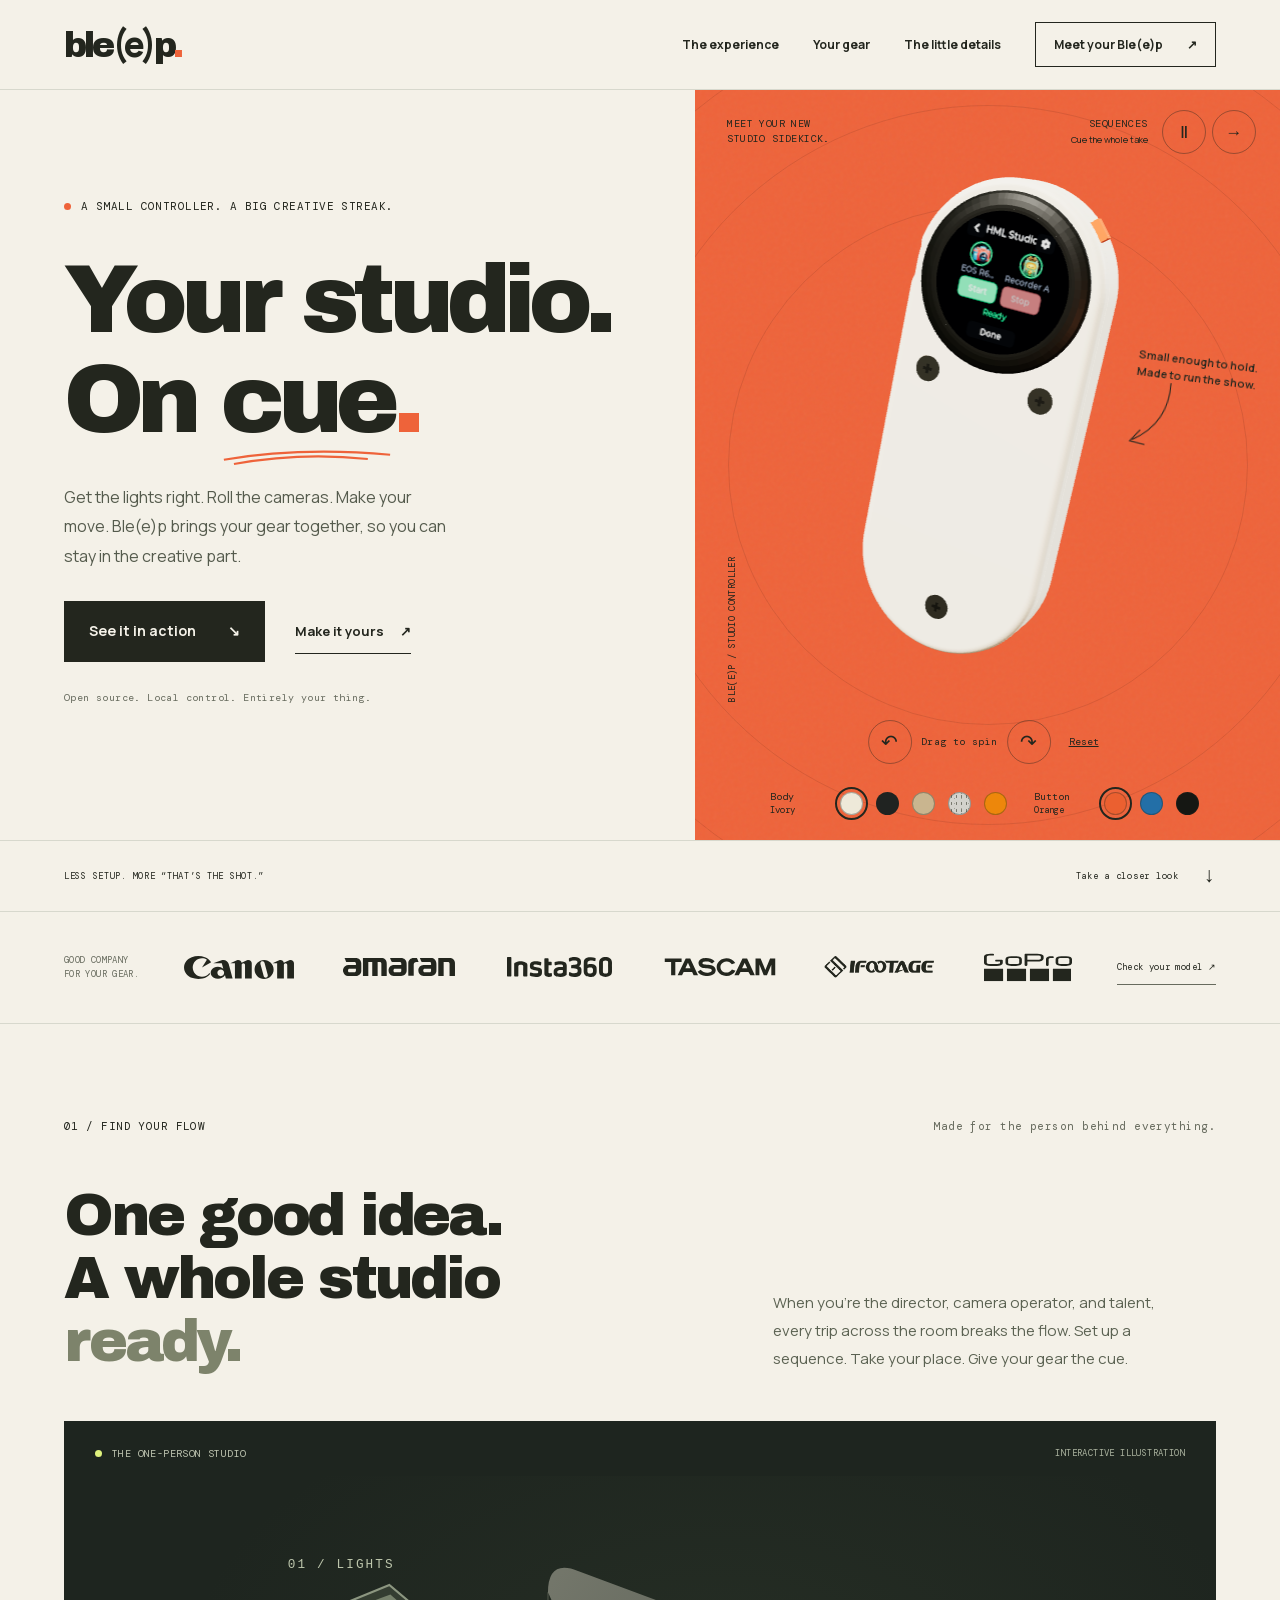
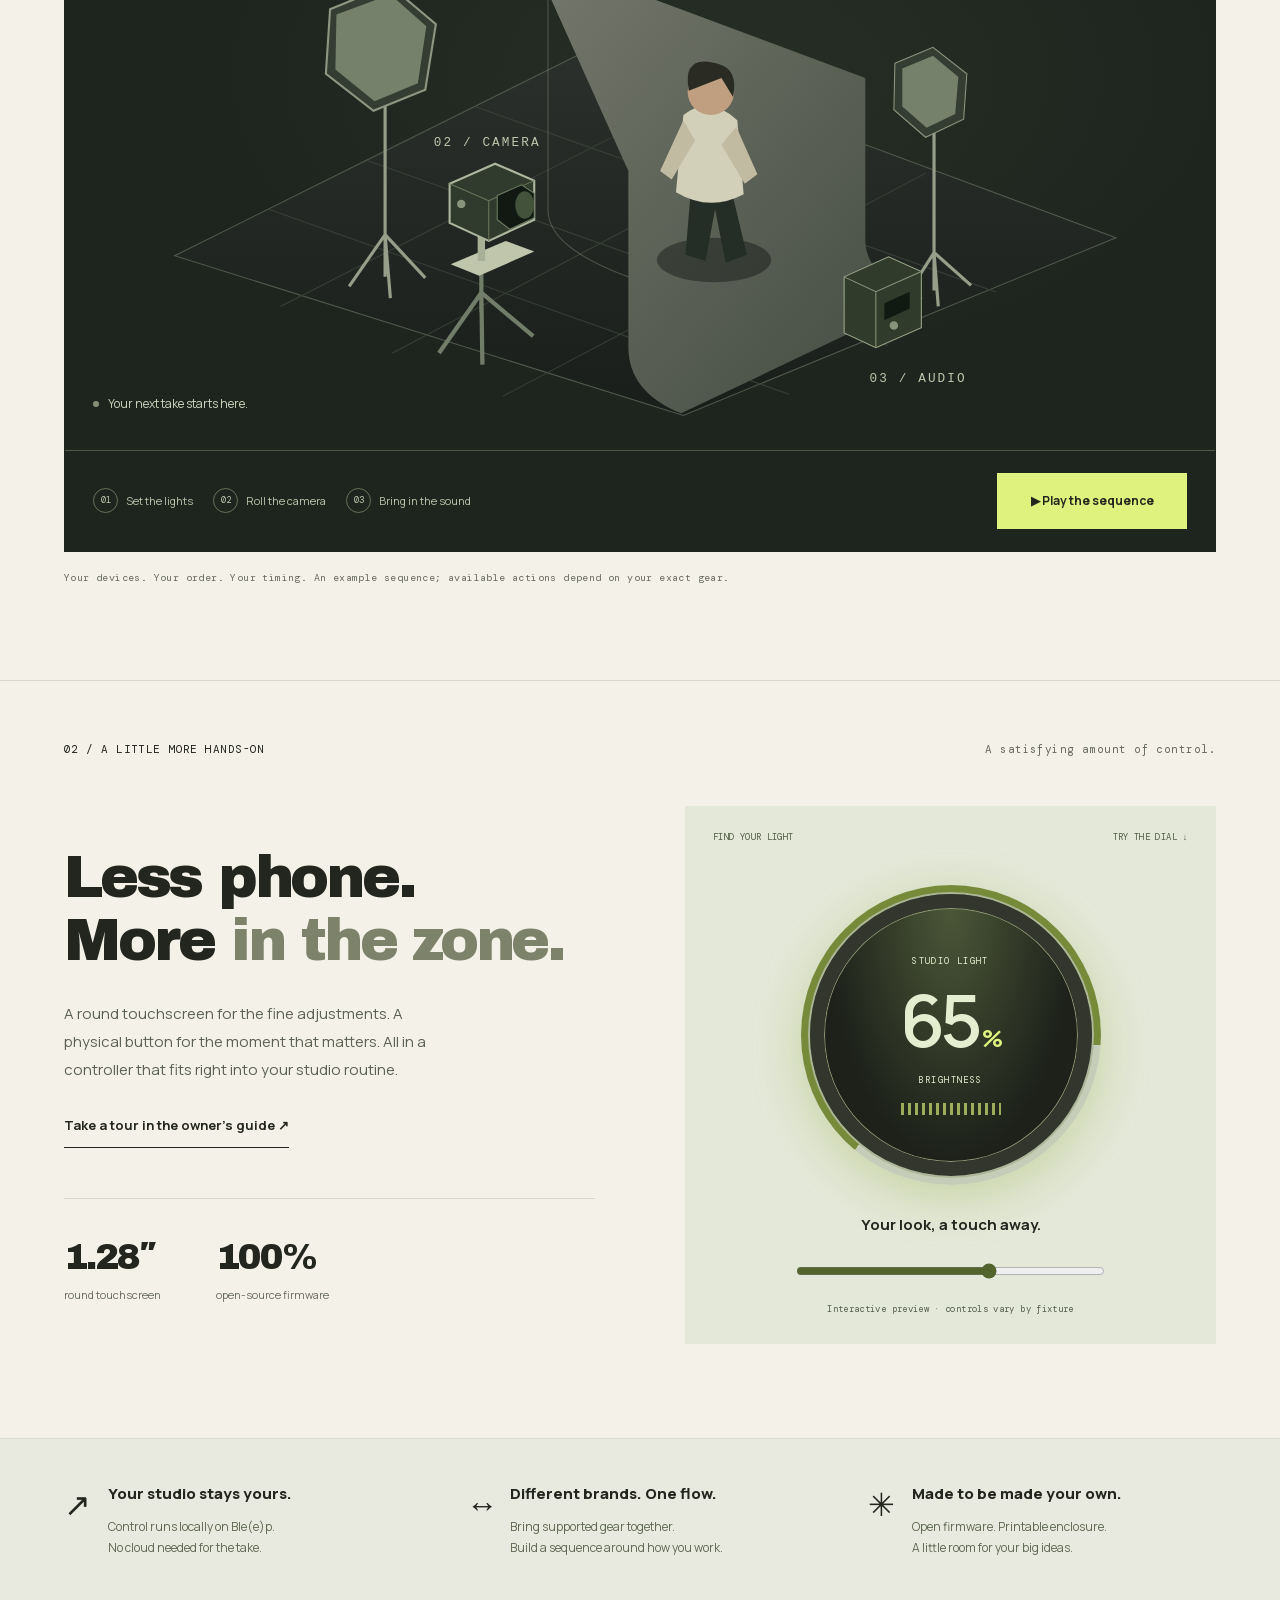
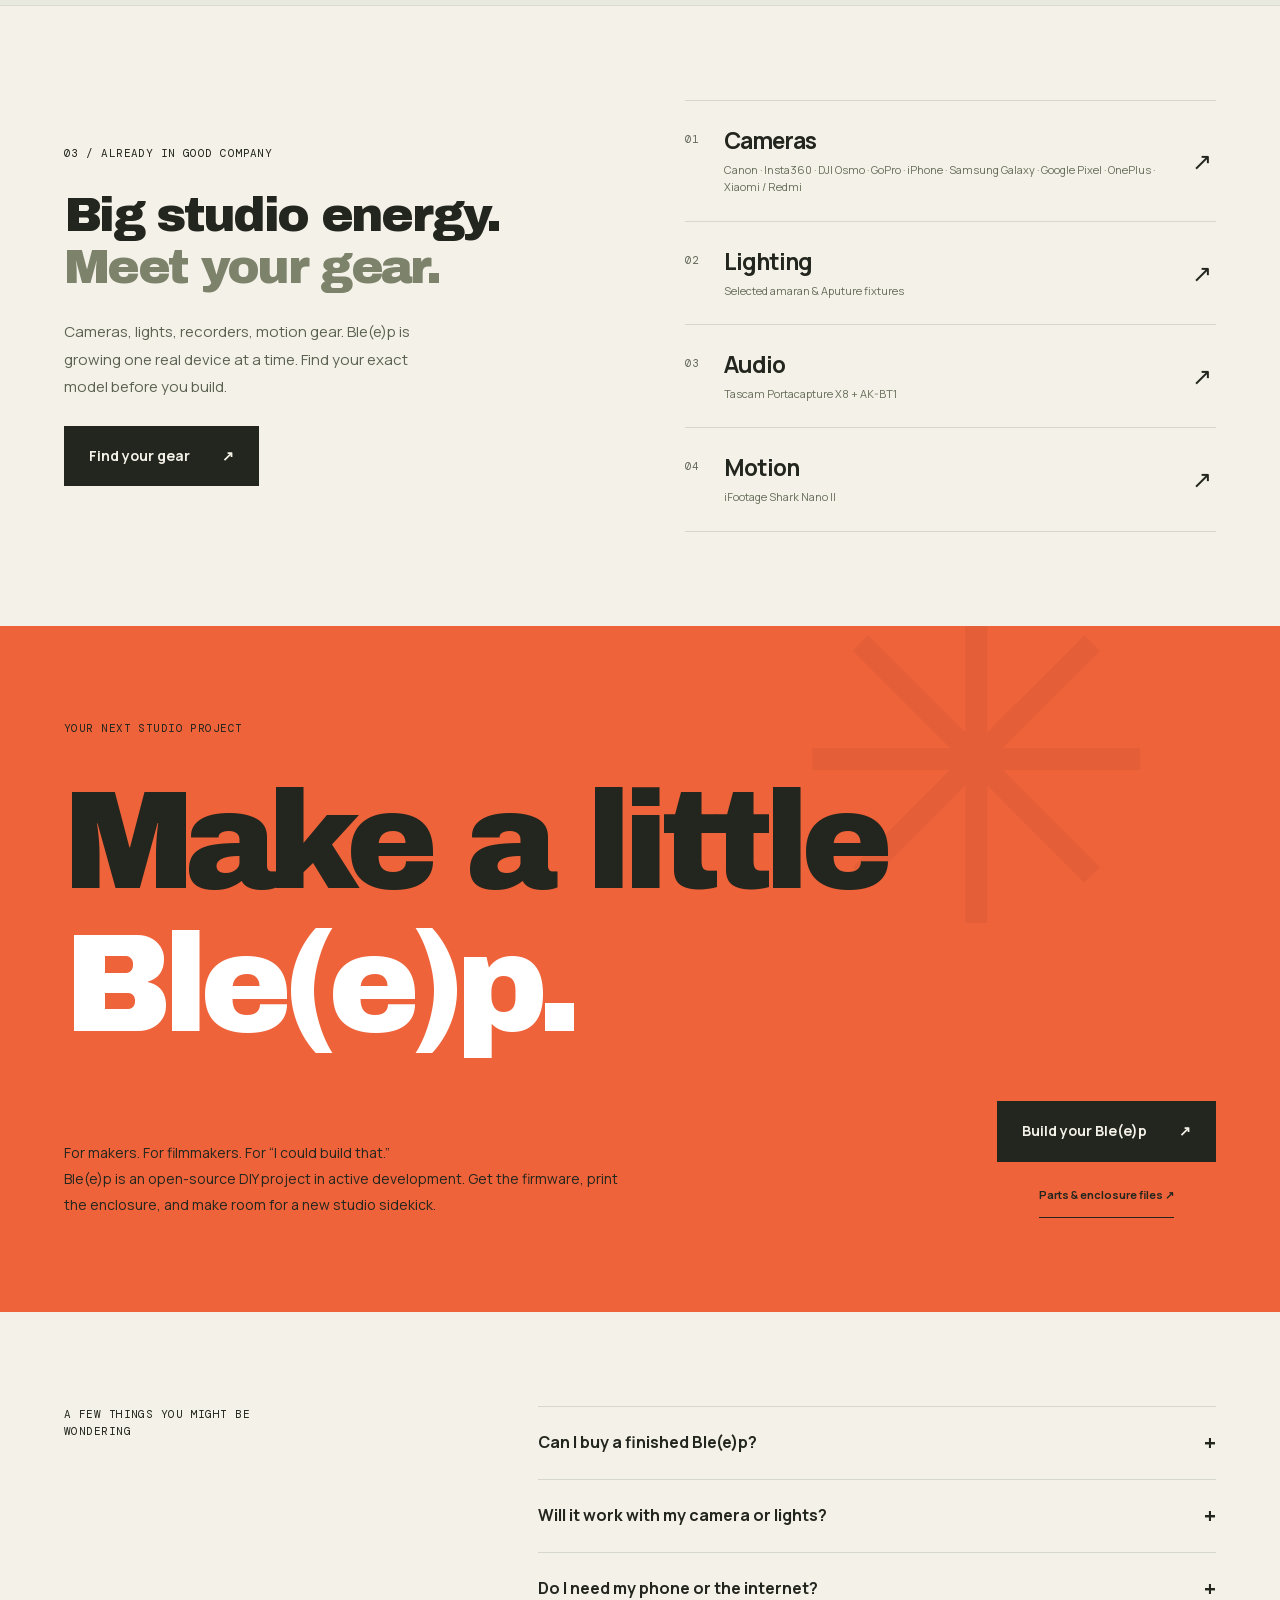
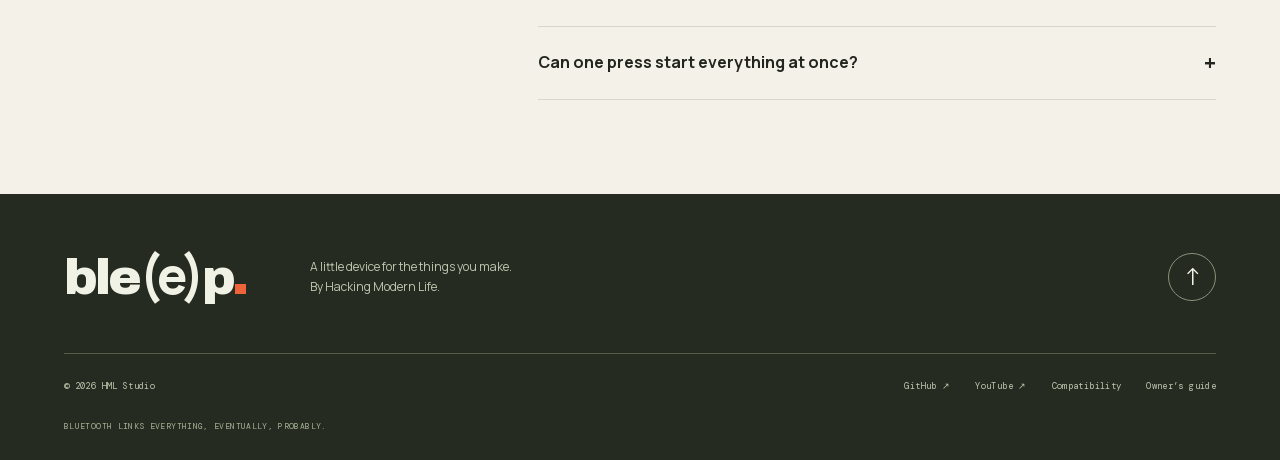
==== commit 8f6dc8b4: "Add independent device finishes and clickable action button animation" ====
--- a/website/index.html
+++ b/website/index.html
@@ -22,8 +22,8 @@
     <title>Ble(e)p — Your studio. On cue.</title>
     <link rel="icon" href="assets/favicon.svg" type="image/svg+xml" />
     <link rel="stylesheet" href="assets/fonts/fonts.css?v=20260906-1" />
-    <link rel="stylesheet" href="styles.css?v=20260906-7" />
-    <script src="script.js?v=20260906-5" defer></script>
+    <link rel="stylesheet" href="styles.css?v=20260906-8" />
+    <script src="script.js?v=20260906-8" defer></script>
   </head>
   <body>
     <a class="skip-link" href="#main">Skip to content</a>
@@ -133,7 +133,7 @@
               aria-label="Rotate device left"
             >
               ↶</button
-            ><span data-model-hint>Drag to explore</span
+            ><span data-model-hint>Drag to spin</span
             ><button
               type="button"
               data-rotate="1"
@@ -147,6 +147,101 @@
             >
               Reset
             </button>
+          </div>
+          <div class="finish-controls" data-finish-controls hidden>
+            <div class="finish-group" role="group" aria-label="Body finish">
+              <p>Body <span data-body-label>Ivory</span></p>
+              <div class="finish-swatches">
+                <button
+                  type="button"
+                  data-body-finish="ivory"
+                  aria-label="Body: Ivory"
+                  aria-pressed="true"
+                  title="Ivory"
+                  style="--swatch: #eee9d9"
+                >
+                  <span class="swatch-dot" aria-hidden="true"></span>
+                </button>
+                <button
+                  type="button"
+                  data-body-finish="graphite"
+                  aria-label="Body: Graphite"
+                  aria-pressed="false"
+                  title="Graphite"
+                  style="--swatch: #202321"
+                >
+                  <span class="swatch-dot" aria-hidden="true"></span>
+                </button>
+                <button
+                  type="button"
+                  data-body-finish="sand"
+                  aria-label="Body: Sand"
+                  aria-pressed="false"
+                  title="Sand"
+                  style="--swatch: #c9b58f"
+                >
+                  <span class="swatch-dot" aria-hidden="true"></span>
+                </button>
+                <button
+                  type="button"
+                  data-body-finish="stone"
+                  aria-label="Body: Stone"
+                  aria-pressed="false"
+                  title="Stone"
+                  style="--swatch: #d3d2cc"
+                >
+                  <span
+                    class="swatch-dot swatch-stone"
+                    aria-hidden="true"
+                  ></span>
+                </button>
+                <button
+                  type="button"
+                  data-body-finish="orange"
+                  aria-label="Body: Orange"
+                  aria-pressed="false"
+                  title="Orange"
+                  style="--swatch: #ed870b"
+                >
+                  <span class="swatch-dot" aria-hidden="true"></span>
+                </button>
+              </div>
+            </div>
+            <div class="finish-group" role="group" aria-label="Button finish">
+              <p>Button <span data-button-label>Orange</span></p>
+              <div class="finish-swatches">
+                <button
+                  type="button"
+                  data-button-finish="orange"
+                  aria-label="Button: Orange"
+                  aria-pressed="true"
+                  title="Orange"
+                  style="--swatch: #eb6030"
+                >
+                  <span class="swatch-dot" aria-hidden="true"></span>
+                </button>
+                <button
+                  type="button"
+                  data-button-finish="blue"
+                  aria-label="Button: Blue"
+                  aria-pressed="false"
+                  title="Blue"
+                  style="--swatch: #236fa7"
+                >
+                  <span class="swatch-dot" aria-hidden="true"></span>
+                </button>
+                <button
+                  type="button"
+                  data-button-finish="black"
+                  aria-label="Button: Black"
+                  aria-pressed="false"
+                  title="Black"
+                  style="--swatch: #151713"
+                >
+                  <span class="swatch-dot" aria-hidden="true"></span>
+                </button>
+              </div>
+            </div>
           </div>
           <span class="stage-index">BLE(E)P / STUDIO CONTROLLER</span>
         </div>
--- a/website/styles.css
+++ b/website/styles.css
@@ -2019,3 +2019,115 @@
     font-size: 7px;
   }
 }
+
+/* Finish choices stay within the product stage, close to the device. */
+.product-stage:has([data-finish-controls]:not([hidden])) {
+  min-height: 750px;
+}
+.product-stage:has([data-finish-controls]:not([hidden])) .model-wrap {
+  inset: 28px 0 115px;
+}
+.product-stage:has([data-finish-controls]:not([hidden])) .model-controls {
+  bottom: 76px;
+}
+.product-stage:has([data-finish-controls]:not([hidden])) .stage-index {
+  bottom: 138px;
+}
+.model-wrap canvas.over-action {
+  cursor: pointer;
+}
+.finish-controls {
+  position: absolute;
+  bottom: 15px;
+  left: 24px;
+  right: 24px;
+  z-index: 4;
+  display: flex;
+  justify-content: center;
+  gap: 20px;
+}
+.finish-group {
+  display: flex;
+  align-items: center;
+  gap: 6px;
+}
+.finish-group p {
+  font: 10px/1.5 var(--mono);
+  width: 58px;
+}
+.finish-group p span {
+  display: block;
+  font-size: 9px;
+}
+.finish-swatches {
+  display: flex;
+}
+.finish-swatches button {
+  display: grid;
+  place-items: center;
+  width: 36px;
+  min-height: 44px;
+  padding: 0;
+  border: 0;
+  border-radius: 4px;
+  background: transparent;
+}
+.swatch-dot {
+  width: 23px;
+  height: 23px;
+  border-radius: 50%;
+  background: var(--swatch);
+  border: 1px solid #23261e55;
+  transition: transform 150ms;
+}
+.swatch-stone {
+  background-image:
+    radial-gradient(#77786d 0.7px, transparent 1px),
+    radial-gradient(#a0a197 0.6px, transparent 1px);
+  background-size:
+    5px 7px,
+    7px 5px;
+  background-position:
+    0 0,
+    2px 3px;
+}
+.finish-swatches button:hover .swatch-dot {
+  transform: scale(1.12);
+}
+.finish-swatches button[aria-pressed="true"] .swatch-dot {
+  outline: 2px solid var(--ink);
+  outline-offset: 3px;
+}
+@media (max-width: 1150px) {
+  .finish-controls {
+    flex-direction: column;
+    gap: 0;
+    align-items: center;
+  }
+  .finish-group {
+    width: 244px;
+  }
+  .product-stage:has([data-finish-controls]:not([hidden])) .model-wrap {
+    bottom: 165px;
+  }
+  .product-stage:has([data-finish-controls]:not([hidden])) .model-controls {
+    bottom: 116px;
+  }
+  .product-stage:has([data-finish-controls]:not([hidden])) .stage-index {
+    bottom: 180px;
+  }
+}
+@media (max-width: 600px) {
+  .product-stage:has([data-finish-controls]:not([hidden])) {
+    min-height: 730px;
+  }
+  .product-stage:has([data-finish-controls]:not([hidden])) .model-wrap {
+    top: 48px;
+  }
+  .product-stage:has([data-finish-controls]:not([hidden])) .product-callout {
+    display: none;
+  }
+  .model-controls {
+    gap: 5px;
+  }
+}
